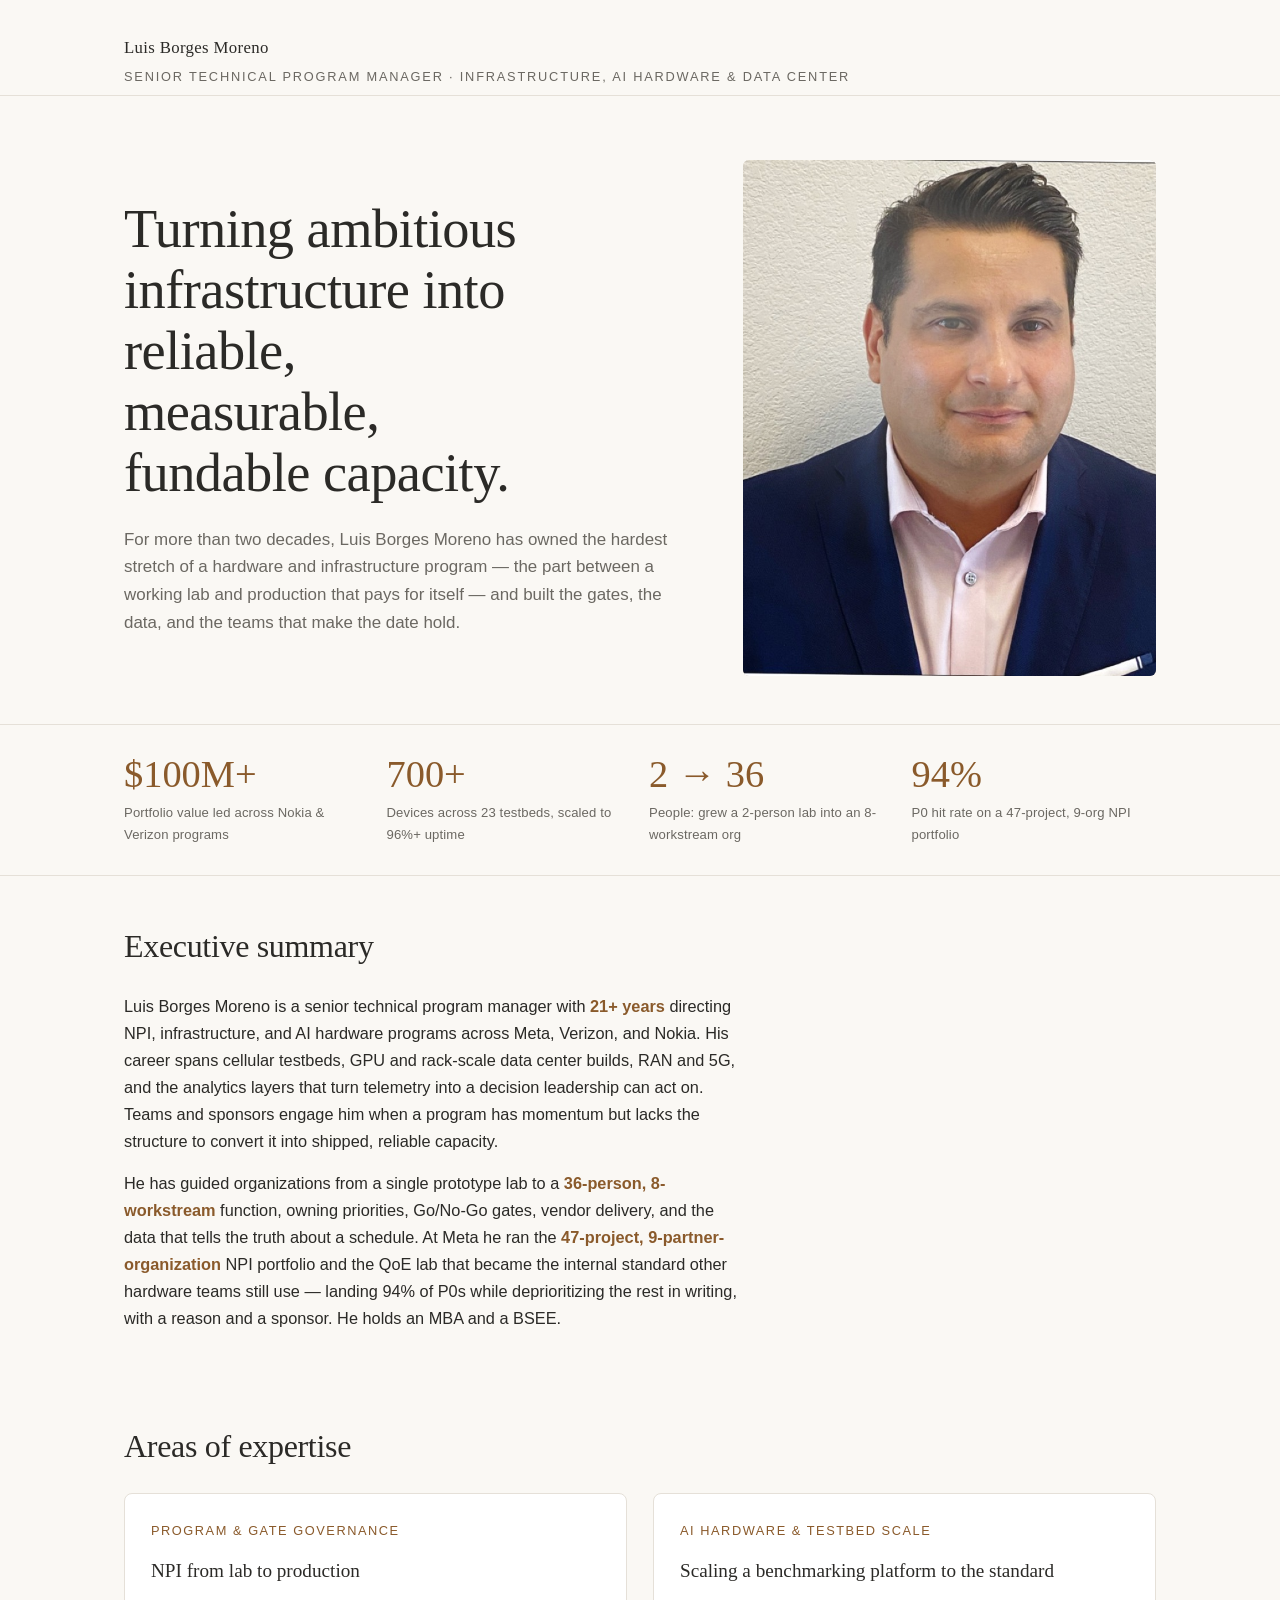
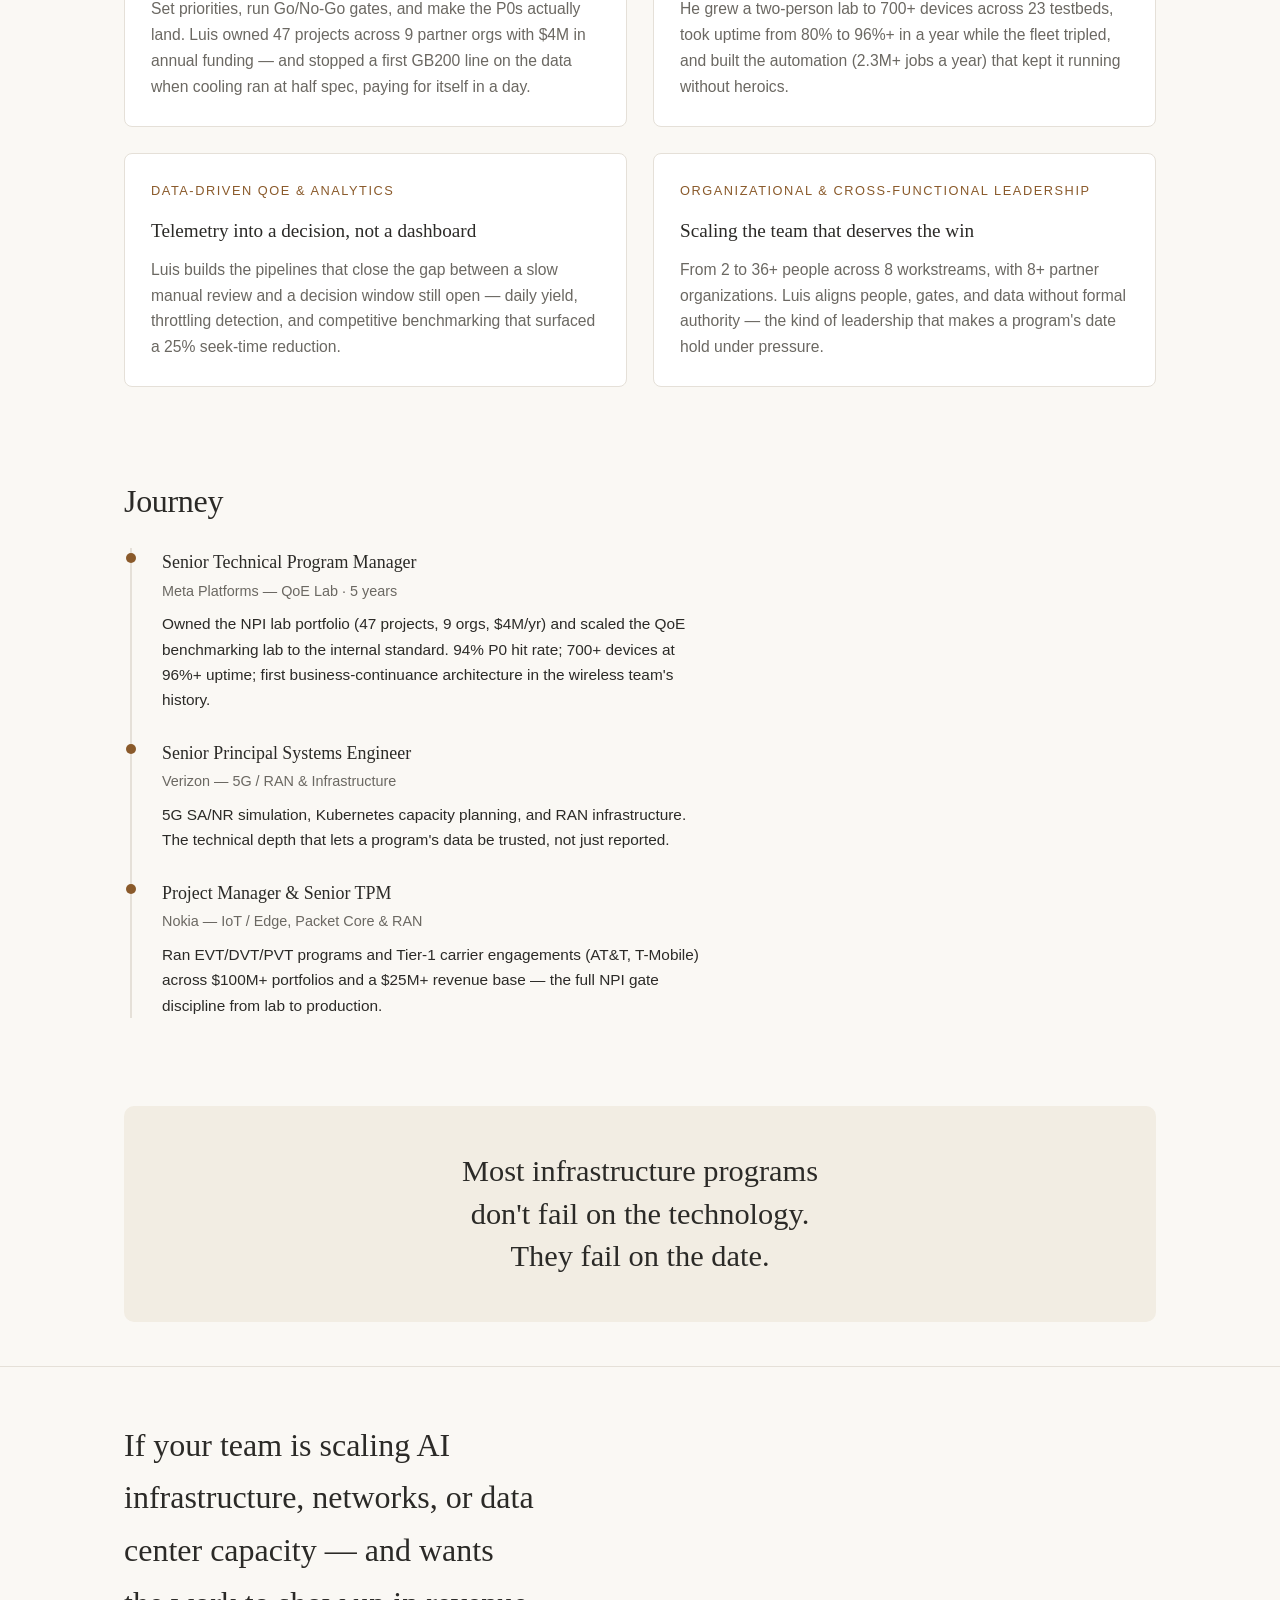
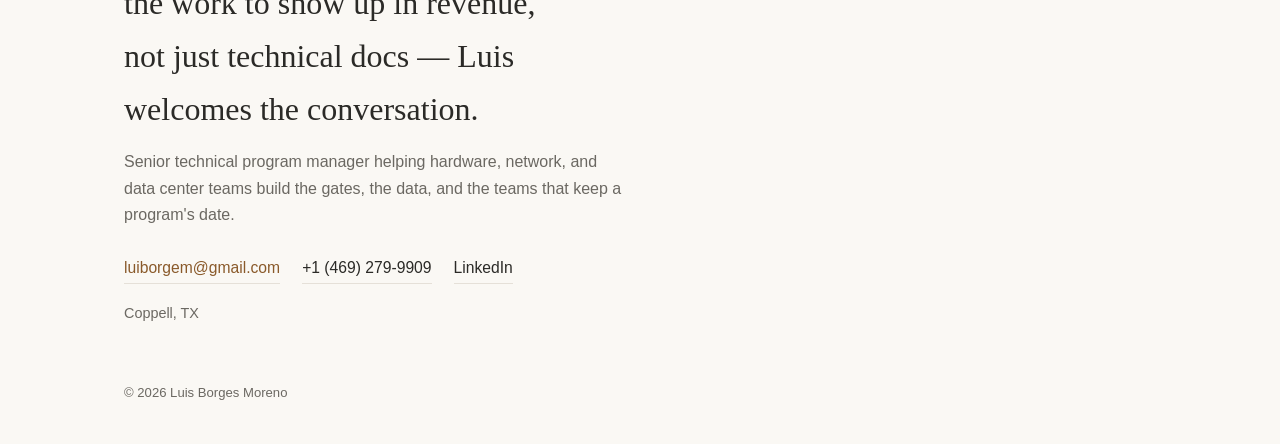
==== index.html @ af1d3df3 "Add portrait, contact info, Coppell TX" ====
<!DOCTYPE html>
<html lang="en">
<head>
<meta charset="UTF-8">
<meta name="viewport" content="width=device-width, initial-scale=1.0">
<title>Luis Borges Moreno — Senior Technical Program Manager, Infrastructure & AI Hardware</title>
<meta name="description" content="Luis Borges Moreno is a senior technical program manager with 21+ years turning ambitious hardware, network, and AI infrastructure programs into reliable, measurable, fundable capacity.">
<style>
  :root{
    --bg:#faf8f4;
    --ink:#2b2a27;
    --muted:#6b6862;
    --line:#e5e0d8;
    --accent:#8a5a2b;
    --card:#ffffff;
    --maxw:1080px;
    --font: "Georgia","Times New Roman",serif;
    --sans: -apple-system,BlinkMacSystemFont,"Segoe UI",Roboto,Helvetica,Arial,sans-serif;
  }
  *{box-sizing:border-box;margin:0;padding:0}
  html{scroll-behavior:smooth}
  body{background:var(--bg);color:var(--ink);font-family:var(--sans);line-height:1.65;-webkit-font-smoothing:antialiased}
  .wrap{max-width:var(--maxw);margin:0 auto;padding:0 24px}

  /* Top */
  .top{padding:34px 0 8px;border-bottom:1px solid var(--line)}
  .top .name{font-family:var(--font);font-size:1.05rem;letter-spacing:.02em;color:var(--ink)}
  .top .tag{font-size:.8rem;letter-spacing:.14em;text-transform:uppercase;color:var(--muted);margin-top:4px}

  /* Hero */
  .hero{padding:64px 0 40px}
  .hero h1{font-family:var(--font);font-weight:400;font-size:clamp(2rem,5vw,3.4rem);line-height:1.12;letter-spacing:-.01em;max-width:16ch}
  .hero .sub{margin-top:22px;font-size:1.06rem;color:var(--muted);max-width:60ch}
  .hero-grid{display:grid;grid-template-columns:1.4fr 1fr;gap:40px;align-items:center}
  .portrait{aspect-ratio:4/5;border-radius:6px;background:linear-gradient(160deg,#e9e2d6,#d8cfbf 60%,#c9bda4);display:flex;align-items:flex-end;justify-content:center;overflow:hidden;position:relative}
  .portrait::after{content:"";position:absolute;inset:0;background:radial-gradient(circle at 50% 30%,rgba(255,255,255,.35),transparent 60%)}
  .portrait span{position:relative;z-index:1;font-family:var(--font);font-size:.85rem;letter-spacing:.08em;color:#7d6f56;padding-bottom:18px;text-transform:uppercase}
  @media(max-width:760px){.hero-grid{grid-template-columns:1fr;gap:26px}.portrait{max-width:320px}}

  /* Section */
  section{padding:44px 0}
  h2{font-family:var(--font);font-weight:400;font-size:clamp(1.4rem,3vw,2rem);letter-spacing:-.01em;margin-bottom:20px}
  .lead{font-size:1.02rem;max-width:68ch}
  .lead + .lead{margin-top:16px}
  .num{color:var(--accent);font-weight:600}

  /* Stats band */
  .stats{border-top:1px solid var(--line);border-bottom:1px solid var(--line);margin-top:8px}
  .stats .wrap{display:grid;grid-template-columns:repeat(4,1fr);gap:18px;padding:30px 24px}
  .stat .n{font-family:var(--font);font-size:clamp(1.6rem,4vw,2.4rem);color:var(--accent);line-height:1}
  .stat .l{font-size:.82rem;color:var(--muted);margin-top:8px;letter-spacing:.01em}
  @media(max-width:760px){.stats .wrap{grid-template-columns:repeat(2,1fr);gap:26px}}

  /* Expertise */
  .exp-grid{display:grid;grid-template-columns:1fr 1fr;gap:26px}
  @media(max-width:760px){.exp-grid{grid-template-columns:1fr}}
  .card{background:var(--card);border:1px solid var(--line);border-radius:8px;padding:26px}
  .card h3{font-family:var(--font);font-weight:400;font-size:1.2rem;margin-bottom:10px}
  .card p{color:var(--muted);font-size:.98rem}
  .card .k{color:var(--accent);font-size:.8rem;letter-spacing:.12em;text-transform:uppercase;display:block;margin-bottom:14px}

  /* Journey */
  .journey{border-left:2px solid var(--line);margin-left:6px}
  .jitem{position:relative;padding:0 0 26px 30px}
  .jitem:last-child{padding-bottom:0}
  .jitem::before{content:"";position:absolute;left:-6px;top:5px;width:10px;height:10px;border-radius:50%;background:var(--accent)}
  .jitem .role{font-family:var(--font);font-size:1.12rem}
  .jitem .co{color:var(--muted);font-size:.9rem;margin-top:2px}
  .jitem .body{color:var(--ink);font-size:.96rem;margin-top:8px;max-width:64ch}

  /* Pull quote */
  .pull{background:#f2ede3;border-radius:10px;padding:44px;text-align:center}
  .pull p{font-family:var(--font);font-size:clamp(1.3rem,3vw,1.9rem);line-height:1.4;max-width:24ch;margin:0 auto}

  /* Contact */
  .contact{border-top:1px solid var(--line);padding:52px 0 30px}
  .contact .big{font-family:var(--font);font-size:clamp(1.4rem,3vw,2rem);max-width:26ch}
  .contact .who{color:var(--muted);margin-top:14px;max-width:56ch}
  .links{margin-top:26px;display:flex;flex-wrap:wrap;gap:22px}
  .links a{color:var(--ink);text-decoration:none;border-bottom:1px solid var(--line);padding-bottom:3px;font-size:.98rem}
  .links a:hover{border-color:var(--accent);color:var(--accent)}
  .loc{margin-top:18px;color:var(--muted);font-size:.9rem}
  footer{padding:26px 0 40px;color:var(--muted);font-size:.82rem}
  a.email{color:var(--accent)}
</style>
</head>
<body>

<div class="top">
  <div class="wrap">
    <div class="name">Luis Borges Moreno</div>
    <div class="tag">Senior Technical Program Manager · Infrastructure, AI Hardware &amp; Data Center</div>
  </div>
</div>

<header class="hero">
  <div class="wrap hero-grid">
    <div>
      <h1>Turning ambitious infrastructure into reliable, measurable, fundable capacity.</h1>
      <p class="sub">For more than two decades, Luis Borges Moreno has owned the hardest stretch of a hardware and infrastructure program — the part between a working lab and production that pays for itself — and built the gates, the data, and the teams that make the date hold.</p>
    </div>
    <div class="portrait"><img src="luis-borges.jpg" alt="Portrait of Luis Borges Moreno" style="position:absolute;inset:0;width:100%;height:100%;object-fit:cover;object-position:center 20%"></div>
  </div>
</header>

<div class="stats">
  <div class="wrap">
    <div class="stat"><div class="n">$100M+</div><div class="l">Portfolio value led across Nokia &amp; Verizon programs</div></div>
    <div class="stat"><div class="n">700+</div><div class="l">Devices across 23 testbeds, scaled to 96%+ uptime</div></div>
    <div class="stat"><div class="n">2 → 36</div><div class="l">People: grew a 2-person lab into an 8-workstream org</div></div>
    <div class="stat"><div class="n">94%</div><div class="l">P0 hit rate on a 47-project, 9-org NPI portfolio</div></div>
  </div>
</div>

<section>
  <div class="wrap">
    <h2>Executive summary</h2>
    <p class="lead">Luis Borges Moreno is a senior technical program manager with <span class="num">21+ years</span> directing NPI, infrastructure, and AI hardware programs across Meta, Verizon, and Nokia. His career spans cellular testbeds, GPU and rack-scale data center builds, RAN and 5G, and the analytics layers that turn telemetry into a decision leadership can act on. Teams and sponsors engage him when a program has momentum but lacks the structure to convert it into shipped, reliable capacity.</p>
    <p class="lead">He has guided organizations from a single prototype lab to a <span class="num">36-person, 8-workstream</span> function, owning priorities, Go/No-Go gates, vendor delivery, and the data that tells the truth about a schedule. At Meta he ran the <span class="num">47-project, 9-partner-organization</span> NPI portfolio and the QoE lab that became the internal standard other hardware teams still use — landing 94% of P0s while deprioritizing the rest in writing, with a reason and a sponsor. He holds an MBA and a BSEE.</p>
  </div>
</section>

<section>
  <div class="wrap">
    <h2>Areas of expertise</h2>
    <div class="exp-grid">
      <div class="card">
        <span class="k">Program &amp; Gate Governance</span>
        <h3>NPI from lab to production</h3>
        <p>Set priorities, run Go/No-Go gates, and make the P0s actually land. Luis owned 47 projects across 9 partner orgs with $4M in annual funding — and stopped a first GB200 line on the data when cooling ran at half spec, paying for itself in a day.</p>
      </div>
      <div class="card">
        <span class="k">AI Hardware &amp; Testbed Scale</span>
        <h3>Scaling a benchmarking platform to the standard</h3>
        <p>He grew a two-person lab to 700+ devices across 23 testbeds, took uptime from 80% to 96%+ in a year while the fleet tripled, and built the automation (2.3M+ jobs a year) that kept it running without heroics.</p>
      </div>
      <div class="card">
        <span class="k">Data-Driven QoE &amp; Analytics</span>
        <h3>Telemetry into a decision, not a dashboard</h3>
        <p>Luis builds the pipelines that close the gap between a slow manual review and a decision window still open — daily yield, throttling detection, and competitive benchmarking that surfaced a 25% seek-time reduction.</p>
      </div>
      <div class="card">
        <span class="k">Organizational &amp; Cross-Functional Leadership</span>
        <h3>Scaling the team that deserves the win</h3>
        <p>From 2 to 36+ people across 8 workstreams, with 8+ partner organizations. Luis aligns people, gates, and data without formal authority — the kind of leadership that makes a program's date hold under pressure.</p>
      </div>
    </div>
  </div>
</section>

<section>
  <div class="wrap">
    <h2>Journey</h2>
    <div class="journey">
      <div class="jitem">
        <div class="role">Senior Technical Program Manager</div>
        <div class="co">Meta Platforms — QoE Lab · 5 years</div>
        <p class="body">Owned the NPI lab portfolio (47 projects, 9 orgs, $4M/yr) and scaled the QoE benchmarking lab to the internal standard. 94% P0 hit rate; 700+ devices at 96%+ uptime; first business-continuance architecture in the wireless team's history.</p>
      </div>
      <div class="jitem">
        <div class="role">Senior Principal Systems Engineer</div>
        <div class="co">Verizon — 5G / RAN &amp; Infrastructure</div>
        <p class="body">5G SA/NR simulation, Kubernetes capacity planning, and RAN infrastructure. The technical depth that lets a program's data be trusted, not just reported.</p>
      </div>
      <div class="jitem">
        <div class="role">Project Manager &amp; Senior TPM</div>
        <div class="co">Nokia — IoT / Edge, Packet Core &amp; RAN</div>
        <p class="body">Ran EVT/DVT/PVT programs and Tier-1 carrier engagements (AT&amp;T, T-Mobile) across $100M+ portfolios and a $25M+ revenue base — the full NPI gate discipline from lab to production.</p>
      </div>
    </div>
  </div>
</section>

<section>
  <div class="wrap">
    <div class="pull">
      <p>Most infrastructure programs don't fail on the technology. They fail on the date.</p>
    </div>
  </div>
</section>

<section class="contact">
  <div class="wrap">
    <p class="big">If your team is scaling AI infrastructure, networks, or data center capacity — and wants the work to show up in revenue, not just technical docs — Luis welcomes the conversation.</p>
    <p class="who">Senior technical program manager helping hardware, network, and data center teams build the gates, the data, and the teams that keep a program's date.</p>
    <div class="links">
      <a href="mailto:luiborgem@gmail.com" class="email">luiborgem@gmail.com</a>
      <a href="tel:+14692799909">+1 (469) 279-9909</a>
      <a href="https://www.linkedin.com/in/luis-borges-bsee-mba-16369a3/" target="_blank" rel="noopener">LinkedIn</a>
    </div>
    <div class="loc">Coppell, TX</div>
  </div>
</section>

<footer>
  <div class="wrap">© 2026 Luis Borges Moreno</div>
</footer>

</body>
</html>
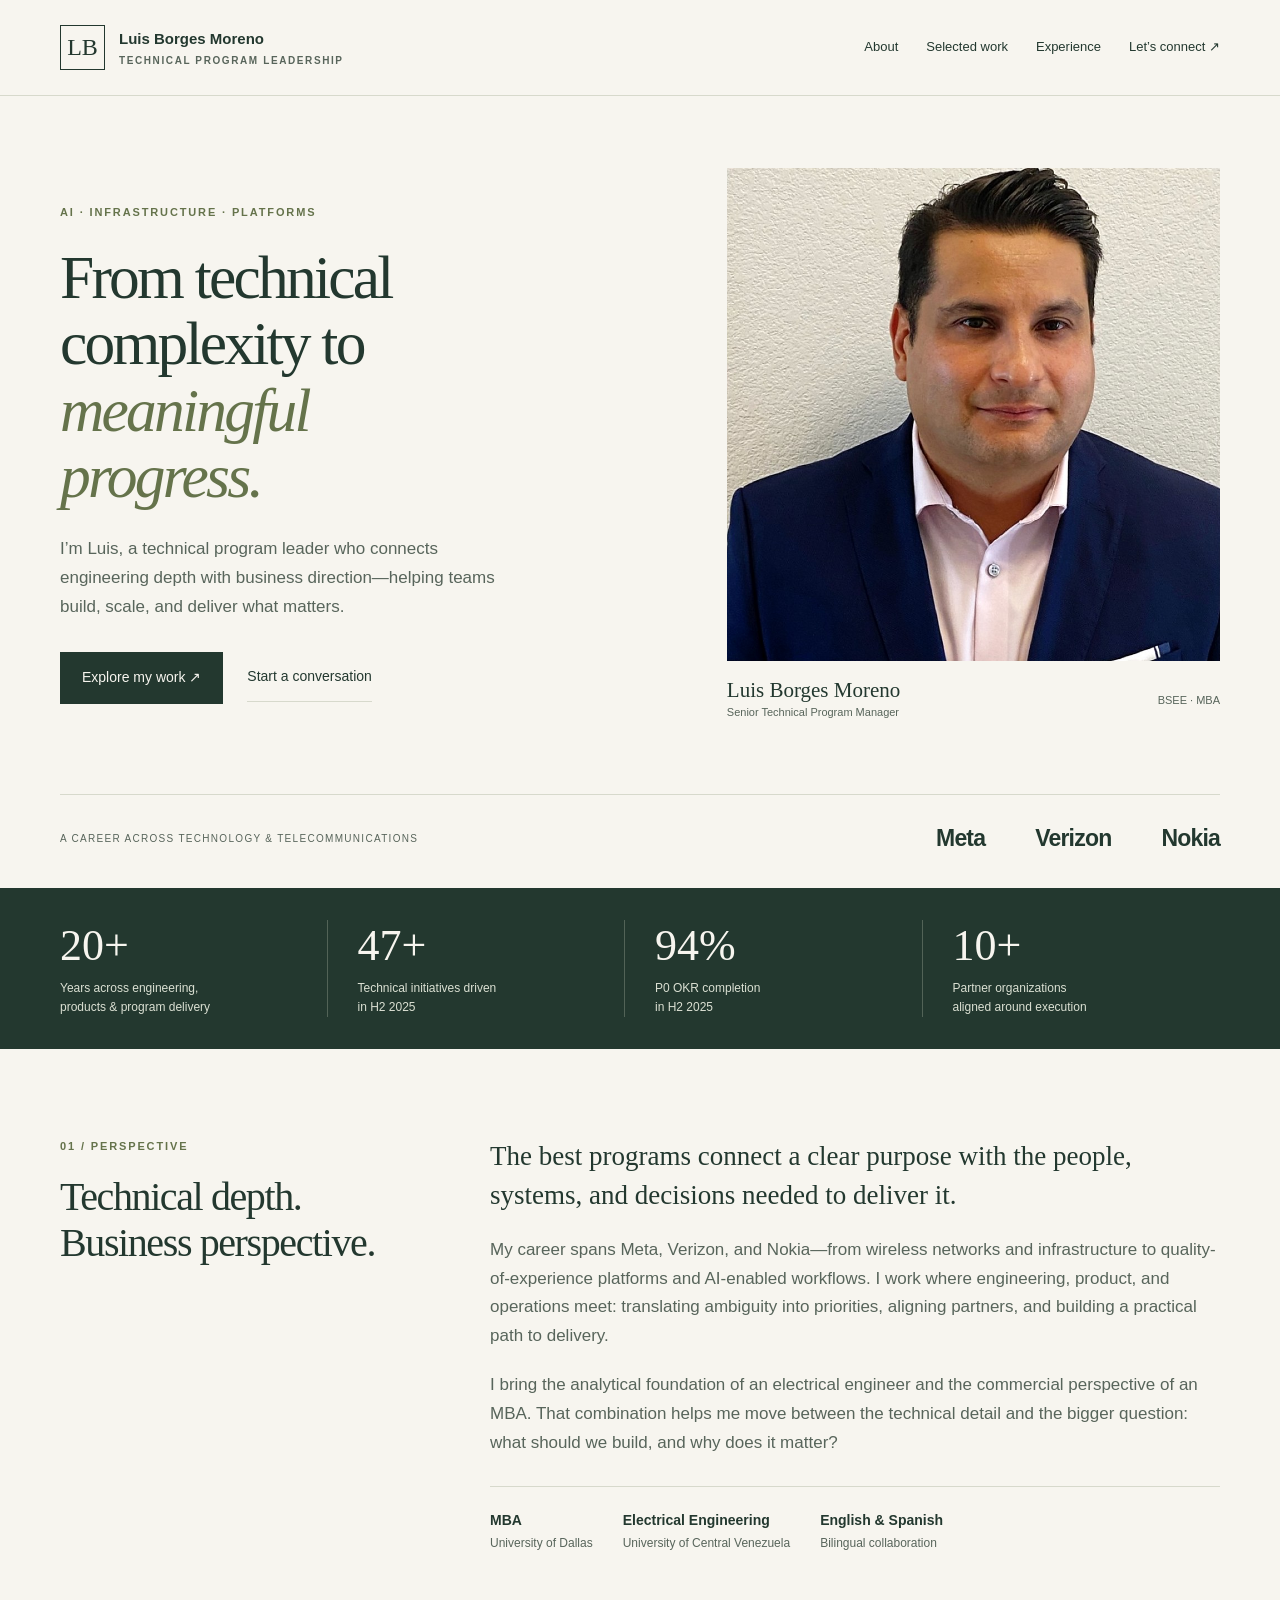
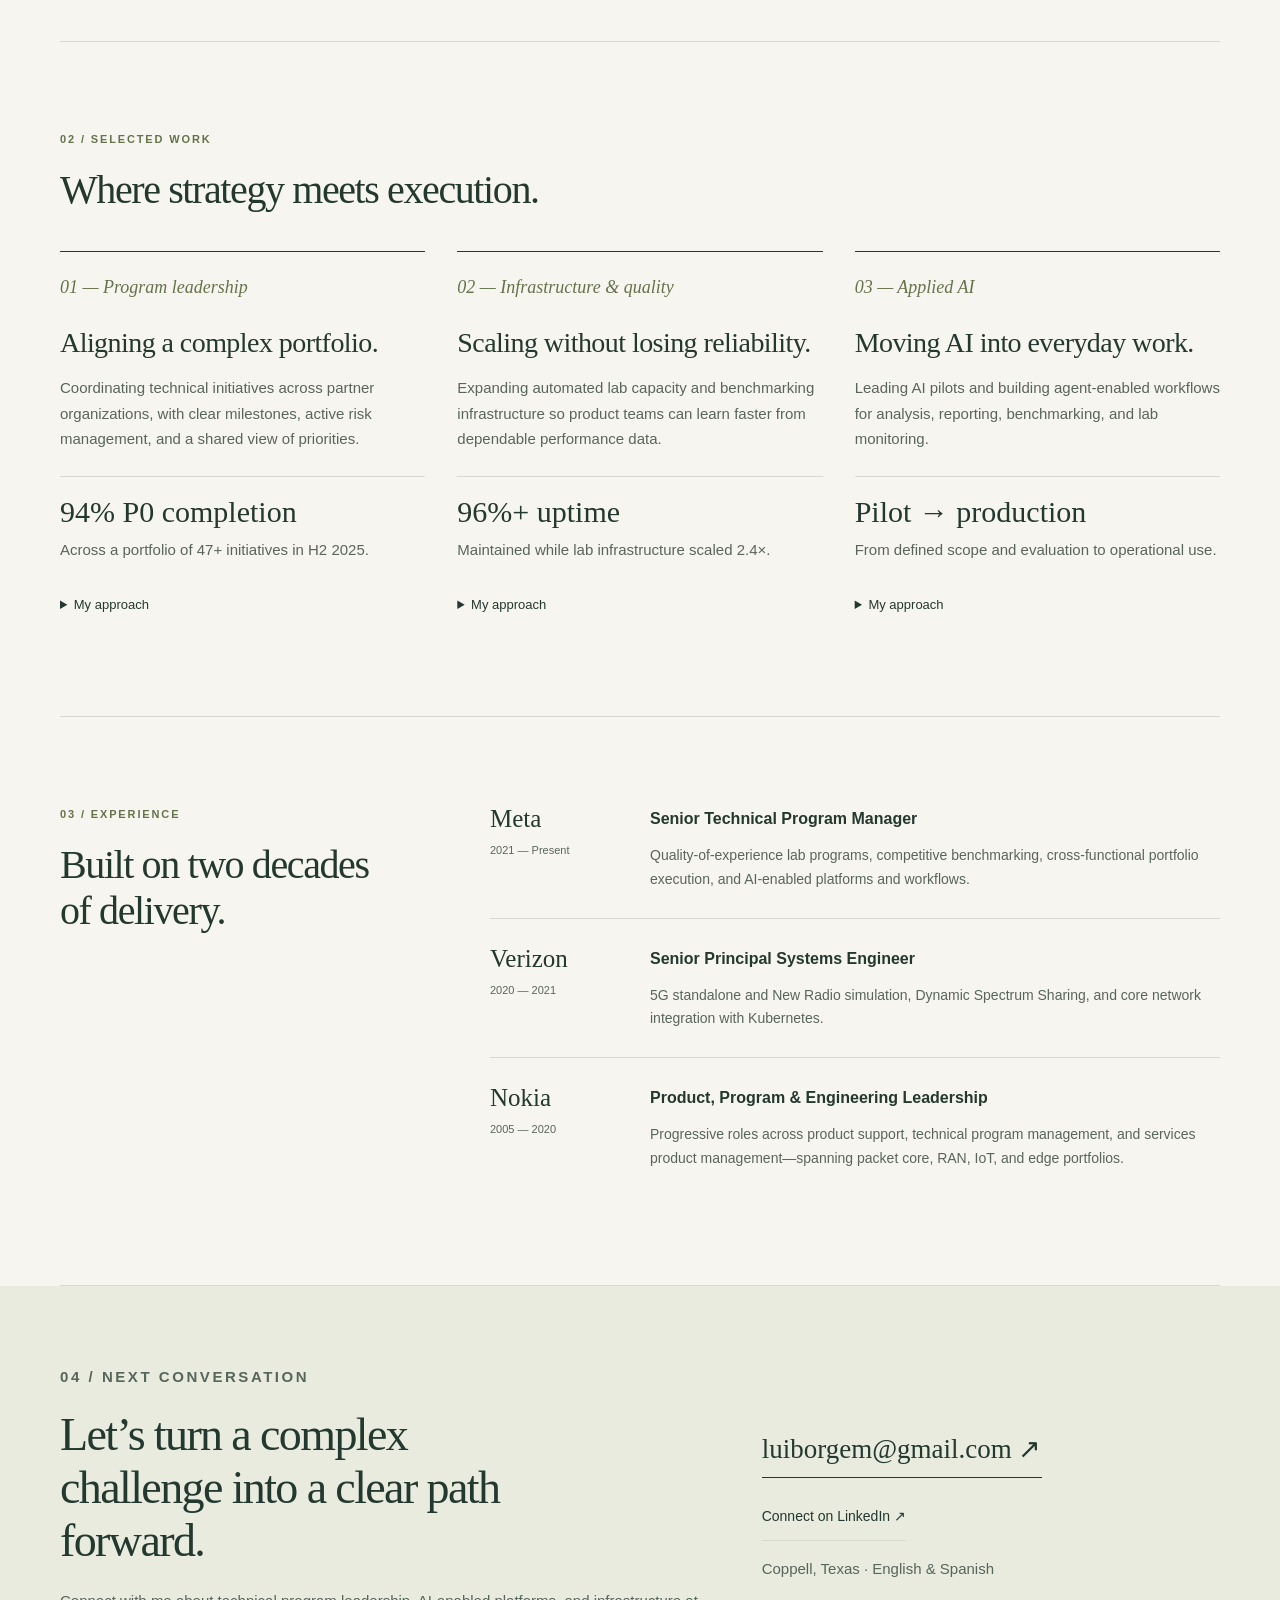
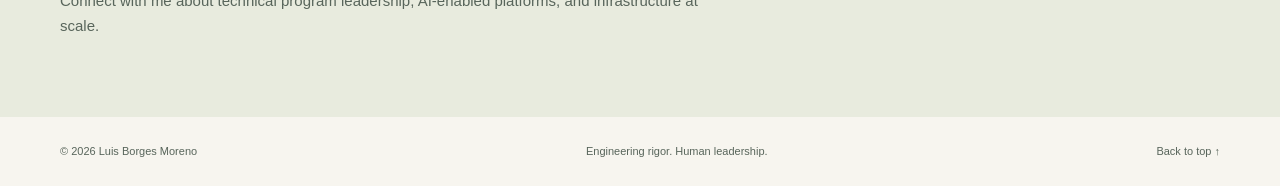
==== commit 24f7eb21: "feat: redesign personal portfolio with borderless portrait" ====
--- a/index.html
+++ b/index.html
@@ -1,200 +1,6 @@
-<!DOCTYPE html>
-<html lang="en">
-<head>
-<meta charset="UTF-8">
-<meta name="viewport" content="width=device-width, initial-scale=1.0">
-<title>Luis Borges Moreno — Senior Technical Program Manager, Infrastructure & AI Hardware</title>
-<meta name="description" content="Luis Borges Moreno is a senior technical program manager with 21+ years turning ambitious hardware, network, and AI infrastructure programs into reliable, measurable, fundable capacity.">
-<style>
-  :root{
-    --bg:#faf8f4;
-    --ink:#2b2a27;
-    --muted:#6b6862;
-    --line:#e5e0d8;
-    --accent:#8a5a2b;
-    --card:#ffffff;
-    --maxw:1080px;
-    --font: "Georgia","Times New Roman",serif;
-    --sans: -apple-system,BlinkMacSystemFont,"Segoe UI",Roboto,Helvetica,Arial,sans-serif;
-  }
-  *{box-sizing:border-box;margin:0;padding:0}
-  html{scroll-behavior:smooth}
-  body{background:var(--bg);color:var(--ink);font-family:var(--sans);line-height:1.65;-webkit-font-smoothing:antialiased}
-  .wrap{max-width:var(--maxw);margin:0 auto;padding:0 24px}
-
-  /* Top */
-  .top{padding:34px 0 8px;border-bottom:1px solid var(--line)}
-  .top .name{font-family:var(--font);font-size:1.05rem;letter-spacing:.02em;color:var(--ink)}
-  .top .tag{font-size:.8rem;letter-spacing:.14em;text-transform:uppercase;color:var(--muted);margin-top:4px}
-
-  /* Hero */
-  .hero{padding:64px 0 40px}
-  .hero h1{font-family:var(--font);font-weight:400;font-size:clamp(2rem,5vw,3.4rem);line-height:1.12;letter-spacing:-.01em;max-width:16ch}
-  .hero .sub{margin-top:22px;font-size:1.06rem;color:var(--muted);max-width:60ch}
-  .hero-grid{display:grid;grid-template-columns:1.4fr 1fr;gap:40px;align-items:center}
-  .portrait{aspect-ratio:4/5;border-radius:6px;background:linear-gradient(160deg,#e9e2d6,#d8cfbf 60%,#c9bda4);display:flex;align-items:flex-end;justify-content:center;overflow:hidden;position:relative}
-  .portrait::after{content:"";position:absolute;inset:0;background:radial-gradient(circle at 50% 30%,rgba(255,255,255,.35),transparent 60%)}
-  .portrait span{position:relative;z-index:1;font-family:var(--font);font-size:.85rem;letter-spacing:.08em;color:#7d6f56;padding-bottom:18px;text-transform:uppercase}
-  @media(max-width:760px){.hero-grid{grid-template-columns:1fr;gap:26px}.portrait{max-width:320px}}
-
-  /* Section */
-  section{padding:44px 0}
-  h2{font-family:var(--font);font-weight:400;font-size:clamp(1.4rem,3vw,2rem);letter-spacing:-.01em;margin-bottom:20px}
-  .lead{font-size:1.02rem;max-width:68ch}
-  .lead + .lead{margin-top:16px}
-  .num{color:var(--accent);font-weight:600}
-
-  /* Stats band */
-  .stats{border-top:1px solid var(--line);border-bottom:1px solid var(--line);margin-top:8px}
-  .stats .wrap{display:grid;grid-template-columns:repeat(4,1fr);gap:18px;padding:30px 24px}
-  .stat .n{font-family:var(--font);font-size:clamp(1.6rem,4vw,2.4rem);color:var(--accent);line-height:1}
-  .stat .l{font-size:.82rem;color:var(--muted);margin-top:8px;letter-spacing:.01em}
-  @media(max-width:760px){.stats .wrap{grid-template-columns:repeat(2,1fr);gap:26px}}
-
-  /* Expertise */
-  .exp-grid{display:grid;grid-template-columns:1fr 1fr;gap:26px}
-  @media(max-width:760px){.exp-grid{grid-template-columns:1fr}}
-  .card{background:var(--card);border:1px solid var(--line);border-radius:8px;padding:26px}
-  .card h3{font-family:var(--font);font-weight:400;font-size:1.2rem;margin-bottom:10px}
-  .card p{color:var(--muted);font-size:.98rem}
-  .card .k{color:var(--accent);font-size:.8rem;letter-spacing:.12em;text-transform:uppercase;display:block;margin-bottom:14px}
-
-  /* Journey */
-  .journey{border-left:2px solid var(--line);margin-left:6px}
-  .jitem{position:relative;padding:0 0 26px 30px}
-  .jitem:last-child{padding-bottom:0}
-  .jitem::before{content:"";position:absolute;left:-6px;top:5px;width:10px;height:10px;border-radius:50%;background:var(--accent)}
-  .jitem .role{font-family:var(--font);font-size:1.12rem}
-  .jitem .co{color:var(--muted);font-size:.9rem;margin-top:2px}
-  .jitem .body{color:var(--ink);font-size:.96rem;margin-top:8px;max-width:64ch}
-
-  /* Pull quote */
-  .pull{background:#f2ede3;border-radius:10px;padding:44px;text-align:center}
-  .pull p{font-family:var(--font);font-size:clamp(1.3rem,3vw,1.9rem);line-height:1.4;max-width:24ch;margin:0 auto}
-
-  /* Contact */
-  .contact{border-top:1px solid var(--line);padding:52px 0 30px}
-  .contact .big{font-family:var(--font);font-size:clamp(1.4rem,3vw,2rem);max-width:26ch}
-  .contact .who{color:var(--muted);margin-top:14px;max-width:56ch}
-  .links{margin-top:26px;display:flex;flex-wrap:wrap;gap:22px}
-  .links a{color:var(--ink);text-decoration:none;border-bottom:1px solid var(--line);padding-bottom:3px;font-size:.98rem}
-  .links a:hover{border-color:var(--accent);color:var(--accent)}
-  .loc{margin-top:18px;color:var(--muted);font-size:.9rem}
-  footer{padding:26px 0 40px;color:var(--muted);font-size:.82rem}
-  a.email{color:var(--accent)}
-</style>
-</head>
-<body>
-
-<div class="top">
-  <div class="wrap">
-    <div class="name">Luis Borges Moreno</div>
-    <div class="tag">Senior Technical Program Manager · Infrastructure, AI Hardware &amp; Data Center</div>
-  </div>
-</div>
-
-<header class="hero">
-  <div class="wrap hero-grid">
-    <div>
-      <h1>Turning ambitious infrastructure into reliable, measurable, fundable capacity.</h1>
-      <p class="sub">For more than two decades, Luis Borges Moreno has owned the hardest stretch of a hardware and infrastructure program — the part between a working lab and production that pays for itself — and built the gates, the data, and the teams that make the date hold.</p>
-    </div>
-    <div class="portrait"><img src="luis-borges.jpg" alt="Portrait of Luis Borges Moreno" style="position:absolute;inset:0;width:100%;height:100%;object-fit:cover;object-position:center 20%"></div>
-  </div>
-</header>
-
-<div class="stats">
-  <div class="wrap">
-    <div class="stat"><div class="n">$100M+</div><div class="l">Portfolio value led across Nokia &amp; Verizon programs</div></div>
-    <div class="stat"><div class="n">700+</div><div class="l">Devices across 23 testbeds, scaled to 96%+ uptime</div></div>
-    <div class="stat"><div class="n">2 → 36</div><div class="l">People: grew a 2-person lab into an 8-workstream org</div></div>
-    <div class="stat"><div class="n">94%</div><div class="l">P0 hit rate on a 47-project, 9-org NPI portfolio</div></div>
-  </div>
-</div>
-
-<section>
-  <div class="wrap">
-    <h2>Executive summary</h2>
-    <p class="lead">Luis Borges Moreno is a senior technical program manager with <span class="num">21+ years</span> directing NPI, infrastructure, and AI hardware programs across Meta, Verizon, and Nokia. His career spans cellular testbeds, GPU and rack-scale data center builds, RAN and 5G, and the analytics layers that turn telemetry into a decision leadership can act on. Teams and sponsors engage him when a program has momentum but lacks the structure to convert it into shipped, reliable capacity.</p>
-    <p class="lead">He has guided organizations from a single prototype lab to a <span class="num">36-person, 8-workstream</span> function, owning priorities, Go/No-Go gates, vendor delivery, and the data that tells the truth about a schedule. At Meta he ran the <span class="num">47-project, 9-partner-organization</span> NPI portfolio and the QoE lab that became the internal standard other hardware teams still use — landing 94% of P0s while deprioritizing the rest in writing, with a reason and a sponsor. He holds an MBA and a BSEE.</p>
-  </div>
-</section>
-
-<section>
-  <div class="wrap">
-    <h2>Areas of expertise</h2>
-    <div class="exp-grid">
-      <div class="card">
-        <span class="k">Program &amp; Gate Governance</span>
-        <h3>NPI from lab to production</h3>
-        <p>Set priorities, run Go/No-Go gates, and make the P0s actually land. Luis owned 47 projects across 9 partner orgs with $4M in annual funding — and stopped a first GB200 line on the data when cooling ran at half spec, paying for itself in a day.</p>
-      </div>
-      <div class="card">
-        <span class="k">AI Hardware &amp; Testbed Scale</span>
-        <h3>Scaling a benchmarking platform to the standard</h3>
-        <p>He grew a two-person lab to 700+ devices across 23 testbeds, took uptime from 80% to 96%+ in a year while the fleet tripled, and built the automation (2.3M+ jobs a year) that kept it running without heroics.</p>
-      </div>
-      <div class="card">
-        <span class="k">Data-Driven QoE &amp; Analytics</span>
-        <h3>Telemetry into a decision, not a dashboard</h3>
-        <p>Luis builds the pipelines that close the gap between a slow manual review and a decision window still open — daily yield, throttling detection, and competitive benchmarking that surfaced a 25% seek-time reduction.</p>
-      </div>
-      <div class="card">
-        <span class="k">Organizational &amp; Cross-Functional Leadership</span>
-        <h3>Scaling the team that deserves the win</h3>
-        <p>From 2 to 36+ people across 8 workstreams, with 8+ partner organizations. Luis aligns people, gates, and data without formal authority — the kind of leadership that makes a program's date hold under pressure.</p>
-      </div>
-    </div>
-  </div>
-</section>
-
-<section>
-  <div class="wrap">
-    <h2>Journey</h2>
-    <div class="journey">
-      <div class="jitem">
-        <div class="role">Senior Technical Program Manager</div>
-        <div class="co">Meta Platforms — QoE Lab · 5 years</div>
-        <p class="body">Owned the NPI lab portfolio (47 projects, 9 orgs, $4M/yr) and scaled the QoE benchmarking lab to the internal standard. 94% P0 hit rate; 700+ devices at 96%+ uptime; first business-continuance architecture in the wireless team's history.</p>
-      </div>
-      <div class="jitem">
-        <div class="role">Senior Principal Systems Engineer</div>
-        <div class="co">Verizon — 5G / RAN &amp; Infrastructure</div>
-        <p class="body">5G SA/NR simulation, Kubernetes capacity planning, and RAN infrastructure. The technical depth that lets a program's data be trusted, not just reported.</p>
-      </div>
-      <div class="jitem">
-        <div class="role">Project Manager &amp; Senior TPM</div>
-        <div class="co">Nokia — IoT / Edge, Packet Core &amp; RAN</div>
-        <p class="body">Ran EVT/DVT/PVT programs and Tier-1 carrier engagements (AT&amp;T, T-Mobile) across $100M+ portfolios and a $25M+ revenue base — the full NPI gate discipline from lab to production.</p>
-      </div>
-    </div>
-  </div>
-</section>
-
-<section>
-  <div class="wrap">
-    <div class="pull">
-      <p>Most infrastructure programs don't fail on the technology. They fail on the date.</p>
-    </div>
-  </div>
-</section>
-
-<section class="contact">
-  <div class="wrap">
-    <p class="big">If your team is scaling AI infrastructure, networks, or data center capacity — and wants the work to show up in revenue, not just technical docs — Luis welcomes the conversation.</p>
-    <p class="who">Senior technical program manager helping hardware, network, and data center teams build the gates, the data, and the teams that keep a program's date.</p>
-    <div class="links">
-      <a href="mailto:luiborgem@gmail.com" class="email">luiborgem@gmail.com</a>
-      <a href="tel:+14692799909">+1 (469) 279-9909</a>
-      <a href="https://www.linkedin.com/in/luis-borges-bsee-mba-16369a3/" target="_blank" rel="noopener">LinkedIn</a>
-    </div>
-    <div class="loc">Coppell, TX</div>
-  </div>
-</section>
-
-<footer>
-  <div class="wrap">© 2026 Luis Borges Moreno</div>
-</footer>
-
-</body>
-</html>
+<!doctype html><html lang="en"><head><meta charset="utf-8"><meta name="viewport" content="width=device-width,initial-scale=1"><title>Luis Borges Moreno — Technical Program Leadership</title><meta name="description" content="Technical program leadership across AI, infrastructure and platforms. Luis Borges Moreno, BSEE, MBA."><style>
+:root{--paper:#f7f5ef;--ink:#23382f;--muted:#58655b;--line:#d7d9cc;--accent:#65734b}*{box-sizing:border-box}html{scroll-behavior:smooth}body{margin:0;background:var(--paper);color:var(--ink);font:17px/1.7 -apple-system,BlinkMacSystemFont,'Segoe UI',sans-serif}a{color:inherit;text-decoration:none}a:hover{text-decoration:underline;text-underline-offset:5px}a:focus-visible,summary:focus-visible{outline:3px solid #9c6b29;outline-offset:5px}.wrap{width:min(1160px,calc(100% - 48px));margin:auto}p,h1,h2,h3,figure{margin:0}header{border-bottom:1px solid var(--line)}.nav{min-height:95px;display:flex;justify-content:space-between;align-items:center;gap:20px}.brand{display:flex;align-items:center;gap:14px;font-size:15px;font-weight:600}.monogram{border:1px solid var(--ink);width:45px;height:45px;display:grid;place-items:center;font:24px Georgia,serif}.brand small{display:block;font-size:10px;letter-spacing:.16em;text-transform:uppercase;color:var(--muted)}nav{display:flex;gap:28px;font-size:13px}nav a{padding:12px 0}.eyebrow{font-size:11px;letter-spacing:.17em;text-transform:uppercase;font-weight:650;color:var(--accent)}.hero{display:grid;grid-template-columns:1.2fr 1fr;gap:75px;align-items:center;padding:72px 0 55px}h1{font:400 clamp(42px,4.8vw,68px)/1.08 Georgia,serif;letter-spacing:-.045em;max-width:13ch;margin:22px 0 26px}h1 em{color:var(--accent);font-weight:400}.intro{font-size:17px;color:var(--muted);max-width:46ch}.actions{display:flex;align-items:center;gap:24px;flex-wrap:wrap;margin-top:30px}.button{background:var(--ink);color:var(--paper);padding:14px 22px;display:inline-block;font-size:14px;min-height:48px}.button:hover{background:#395346;text-decoration:none}.text-link{font-size:14px;border-bottom:1px solid var(--line);padding:12px 0;display:inline-block}.portrait{padding:0;background:transparent;border:0}.portrait img{display:block;width:100%;height:auto}.portrait figcaption{padding:17px 0;display:flex;justify-content:space-between;align-items:center;gap:12px;font-size:11px;color:var(--muted)}.portrait strong{display:block;font:21px Georgia,serif;color:var(--ink)}.companies{border-top:1px solid var(--line);padding:24px 0 30px;display:flex;justify-content:space-between;align-items:center;gap:25px}.companies p{font-size:10px;text-transform:uppercase;letter-spacing:.13em;color:var(--muted)}.companies div{display:flex;gap:50px;font-weight:600;font-size:23px;letter-spacing:-.035em}.metrics{background:var(--ink);color:var(--paper)}.metric-grid{display:grid;grid-template-columns:repeat(4,1fr);gap:30px;padding:32px 0}.metric{border-right:1px solid #526357;padding-right:20px}.metric:last-child{border:0}.metric strong{font:44px Georgia,serif;display:block}.metric span{display:block;color:#dbe0d3;font-size:12px;line-height:1.6;margin-top:8px}.section{padding:88px 0;border-bottom:1px solid var(--line)}.split{display:grid;grid-template-columns:1fr 2fr;gap:65px}h2{font:40px/1.15 Georgia,serif;letter-spacing:-.035em;margin-top:18px}.prose{color:var(--muted)}.prose p+p{margin-top:20px}.prose .lead{font:27px/1.45 Georgia,serif;color:var(--ink)}.credentials{display:flex;gap:30px;flex-wrap:wrap;margin-top:28px;padding-top:22px;border-top:1px solid var(--line);font-size:12px}.credentials strong{display:block;color:var(--ink);font-size:14px}.section-head{margin-bottom:38px}.work{display:grid;grid-template-columns:repeat(3,1fr);gap:32px}.work article{border-top:1px solid var(--ink);padding-top:22px}.number{font:italic 18px Georgia,serif;color:var(--accent)}h3{font:28px/1.2 Georgia,serif;letter-spacing:-.02em;margin:23px 0 16px}.work p{font-size:15px;color:var(--muted)}.outcome{margin-top:24px;border-top:1px solid var(--line);padding-top:18px}.outcome strong{display:block;font:30px Georgia,serif;color:var(--ink);margin-bottom:8px}details{margin-top:20px}summary{cursor:pointer;font-size:13px;padding:12px 0;min-height:44px}details p{padding:8px 0;font-size:14px!important}.job{display:grid;grid-template-columns:130px 1fr;gap:30px;padding:26px 0;border-bottom:1px solid var(--line)}.job:first-child{padding-top:0}.job:last-child{border:0}.company{font:25px Georgia,serif}.date{font-size:11px;color:var(--muted);margin-top:8px}.job p{font-size:14px;color:var(--muted);margin-top:10px}.job strong{font-size:16px}.contact{background:#e8ebde;padding:78px 0}.contact-grid{display:grid;grid-template-columns:1.4fr 1fr;gap:60px;align-items:center}.contact h2{font-size:46px;max-width:20ch;margin:20px 0}.contact p{font-size:15px;color:var(--muted)}.contact-links{display:flex;flex-direction:column;align-items:flex-start;gap:15px}.email{font:27px Georgia,serif;border-bottom:1px solid var(--ink);padding:12px 0;overflow-wrap:anywhere}footer{display:flex;justify-content:space-between;gap:20px;padding:25px 0;font-size:11px;color:var(--muted)}.skip{position:absolute;top:-100px;left:20px;padding:12px;background:var(--ink);color:white}.skip:focus{top:10px}
+@media(max-width:850px){.hero{gap:30px}h1{font-size:46px}.split{grid-template-columns:1fr;gap:32px}.companies div{gap:25px}.contact-grid{gap:25px}}
+@media(max-width:620px){.wrap{width:calc(100% - 40px)}.nav{flex-wrap:wrap;padding:18px 0;gap:8px}nav{width:100%;justify-content:space-between;gap:10px}.hero{grid-template-columns:1fr;padding:38px 0;gap:35px}h1{font-size:49px}.portrait{max-width:420px;margin:auto;width:100%}.companies{flex-direction:column;align-items:flex-start;gap:15px}.companies div{width:100%;justify-content:space-between}.metric-grid{grid-template-columns:1fr 1fr;gap:28px 22px}.metric:nth-child(2){border:0}.metric strong{font-size:38px}.section{padding:58px 0}h2{font-size:35px}.work{grid-template-columns:1fr;gap:35px}.job{grid-template-columns:1fr;gap:12px}.contact-grid{grid-template-columns:1fr;gap:25px}.contact{padding:55px 0}.contact h2{font-size:37px}.email{font-size:24px}footer{flex-wrap:wrap}}
+@media(prefers-reduced-motion:reduce){html{scroll-behavior:auto}}
+</style></head><body><a class="skip" href="#main">Skip to content</a><header><div class="wrap nav"><a class="brand" href="#main"><span class="monogram" aria-hidden="true">LB</span><span>Luis Borges Moreno<small>Technical program leadership</small></span></a><nav aria-label="Main navigation"><a href="#about">About</a><a href="#work">Selected work</a><a href="#experience">Experience</a><a href="#contact">Let’s connect ↗</a></nav></div></header><main id="main"><div class="wrap"><section class="hero" aria-labelledby="hero-title"><div><p class="eyebrow">AI · Infrastructure · Platforms</p><h1 id="hero-title">From technical complexity to <em>meaningful progress.</em></h1><p class="intro">I’m Luis, a technical program leader who connects engineering depth with business direction—helping teams build, scale, and deliver what matters.</p><div class="actions"><a class="button" href="#work">Explore my work ↗</a><a class="text-link" href="mailto:luiborgem@gmail.com">Start a conversation</a></div></div><figure class="portrait"><img src="luis-borges-portrait.jpg" width="900" height="900" alt="Luis Borges Moreno wearing a navy jacket" fetchpriority="high"><figcaption><div><strong>Luis Borges Moreno</strong>Senior Technical Program Manager</div><span>BSEE · MBA</span></figcaption></figure></section><div class="companies"><p>A career across technology &amp; telecommunications</p><div><span>Meta</span><span>Verizon</span><span>Nokia</span></div></div></div><section class="metrics" aria-label="Career highlights"><div class="wrap metric-grid"><div class="metric"><strong>20+</strong><span>Years across engineering,<br>products &amp; program delivery</span></div><div class="metric"><strong>47+</strong><span>Technical initiatives driven<br>in H2 2025</span></div><div class="metric"><strong>94%</strong><span>P0 OKR completion<br>in H2 2025</span></div><div class="metric"><strong>10+</strong><span>Partner organizations<br>aligned around execution</span></div></div></section><section id="about" class="section wrap split"><div><p class="eyebrow">01 / Perspective</p><h2>Technical depth.<br>Business perspective.</h2></div><div class="prose"><p class="lead">The best programs connect a clear purpose with the people, systems, and decisions needed to deliver it.</p><p>My career spans Meta, Verizon, and Nokia—from wireless networks and infrastructure to quality-of-experience platforms and AI-enabled workflows. I work where engineering, product, and operations meet: translating ambiguity into priorities, aligning partners, and building a practical path to delivery.</p><p>I bring the analytical foundation of an electrical engineer and the commercial perspective of an MBA. That combination helps me move between the technical detail and the bigger question: what should we build, and why does it matter?</p><div class="credentials"><div><strong>MBA</strong>University of Dallas</div><div><strong>Electrical Engineering</strong>University of Central Venezuela</div><div><strong>English &amp; Spanish</strong>Bilingual collaboration</div></div></div></section><section id="work" class="section wrap"><div class="section-head"><p class="eyebrow">02 / Selected work</p><h2>Where strategy meets execution.</h2></div><div class="work"><article><span class="number">01 — Program leadership</span><h3>Aligning a complex portfolio.</h3><p>Coordinating technical initiatives across partner organizations, with clear milestones, active risk management, and a shared view of priorities.</p><p class="outcome"><strong>94% P0 completion</strong>Across a portfolio of 47+ initiatives in H2 2025.</p><details><summary>My approach</summary><p>Connect milestones to team priorities, surface dependencies early, and give stakeholders a clear view of decisions, risks, and progress.</p></details></article><article><span class="number">02 — Infrastructure &amp; quality</span><h3>Scaling without losing reliability.</h3><p>Expanding automated lab capacity and benchmarking infrastructure so product teams can learn faster from dependable performance data.</p><p class="outcome"><strong>96%+ uptime</strong>Maintained while lab infrastructure scaled 2.4×.</p><details><summary>My approach</summary><p>Plan capacity alongside operational readiness. Build ownership, monitoring, and repeatable processes into the platform—not after the expansion.</p></details></article><article><span class="number">03 — Applied AI</span><h3>Moving AI into everyday work.</h3><p>Leading AI pilots and building agent-enabled workflows for analysis, reporting, benchmarking, and lab monitoring.</p><p class="outcome"><strong>Pilot → production</strong>From defined scope and evaluation to operational use.</p><details><summary>My approach</summary><p>Start with a real workflow, define what useful performance looks like, evaluate the result, and make a deliberate go/no-go decision before scaling.</p></details></article></div></section><section id="experience" class="section wrap split"><div><p class="eyebrow">03 / Experience</p><h2>Built on two decades<br>of delivery.</h2></div><div><article class="job"><div><div class="company">Meta</div><div class="date">2021 — Present</div></div><div><strong>Senior Technical Program Manager</strong><p>Quality-of-experience lab programs, competitive benchmarking, cross-functional portfolio execution, and AI-enabled platforms and workflows.</p></div></article><article class="job"><div><div class="company">Verizon</div><div class="date">2020 — 2021</div></div><div><strong>Senior Principal Systems Engineer</strong><p>5G standalone and New Radio simulation, Dynamic Spectrum Sharing, and core network integration with Kubernetes.</p></div></article><article class="job"><div><div class="company">Nokia</div><div class="date">2005 — 2020</div></div><div><strong>Product, Program &amp; Engineering Leadership</strong><p>Progressive roles across product support, technical program management, and services product management—spanning packet core, RAN, IoT, and edge portfolios.</p></div></article></div></section><section id="contact" class="contact"><div class="wrap contact-grid"><div><p class="eyebrow">04 / Next conversation</p><h2>Let’s turn a complex challenge into a clear path forward.</h2><p>Connect with me about technical program leadership, AI-enabled platforms, and infrastructure at scale.</p></div><div class="contact-links"><a class="email" href="mailto:luiborgem@gmail.com">luiborgem@gmail.com ↗</a><a class="text-link" href="https://www.linkedin.com/in/luis-borges-bsee-mba-16369a3/" target="_blank" rel="noopener noreferrer">Connect on LinkedIn ↗</a><p>Coppell, Texas · English &amp; Spanish</p></div></div></section></main><footer class="wrap"><span>© 2026 Luis Borges Moreno</span><span>Engineering rigor. Human leadership.</span><a href="#main">Back to top ↑</a></footer></body></html>
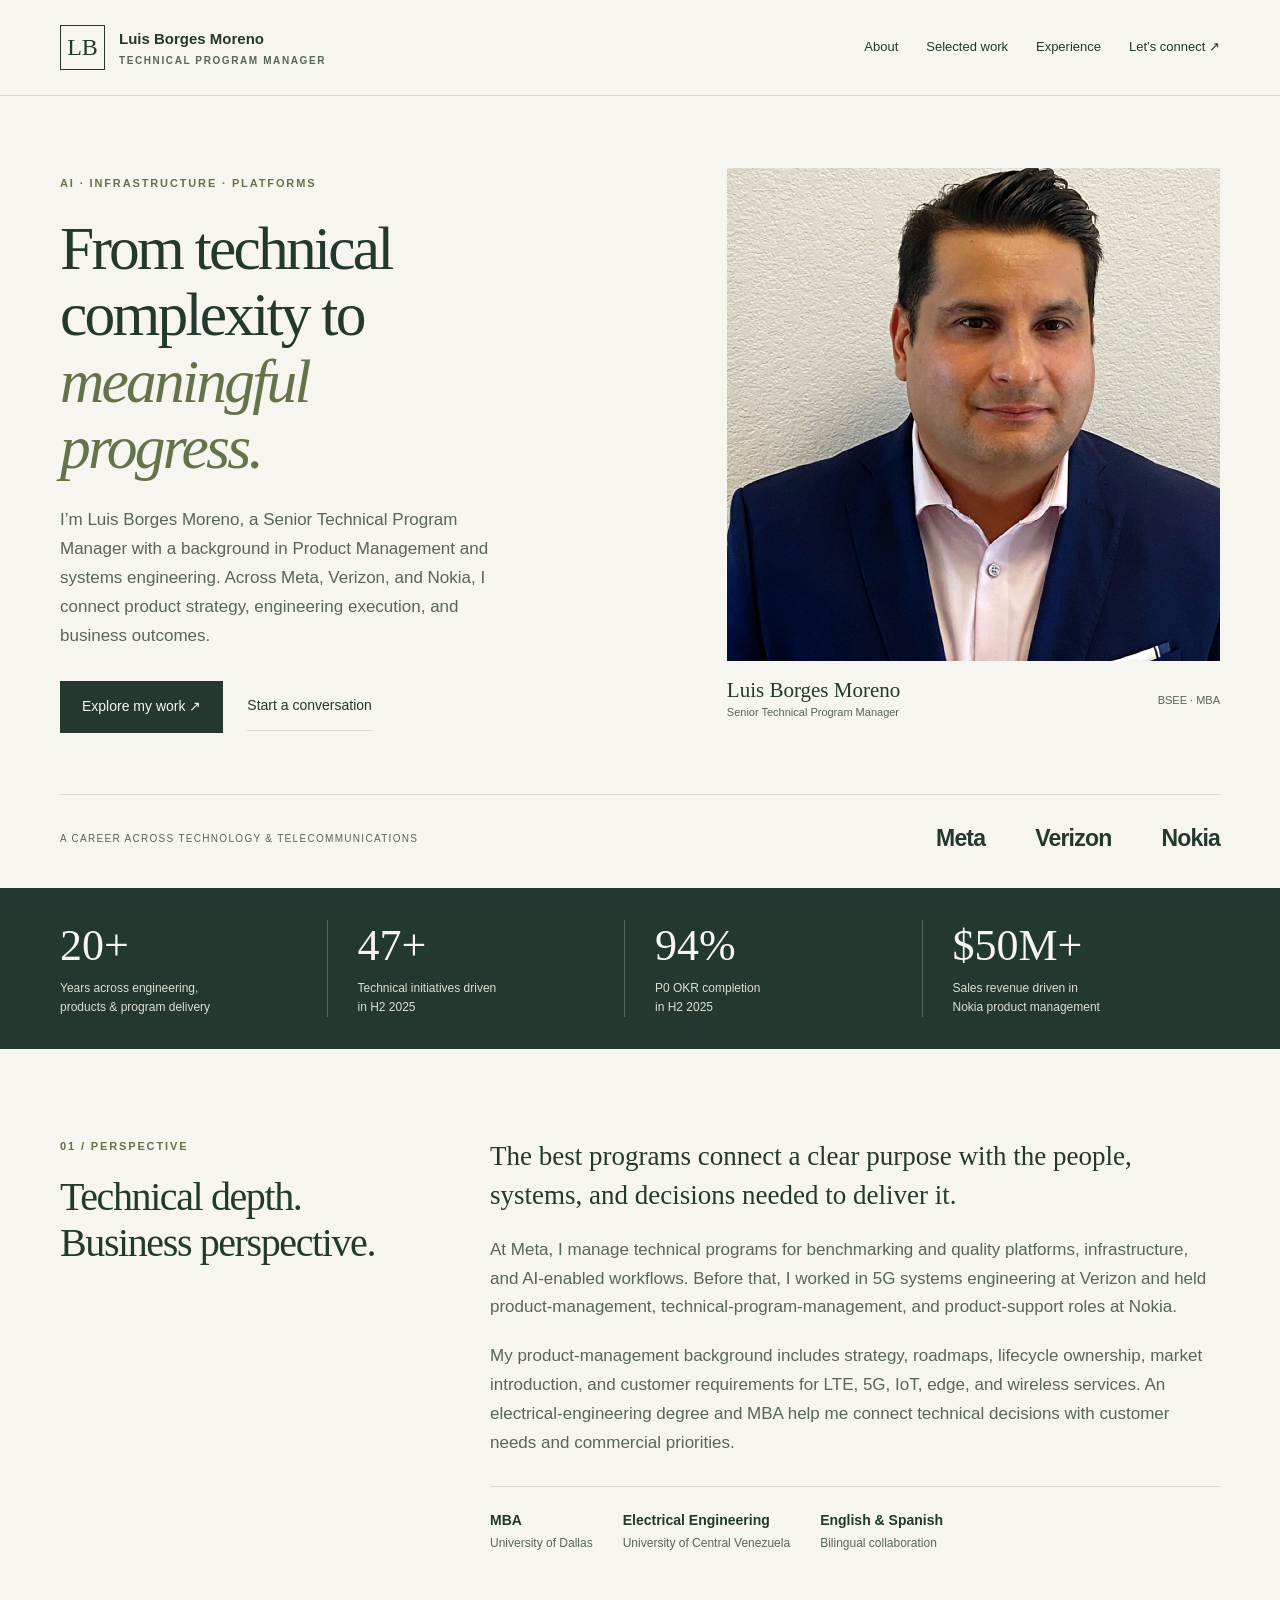
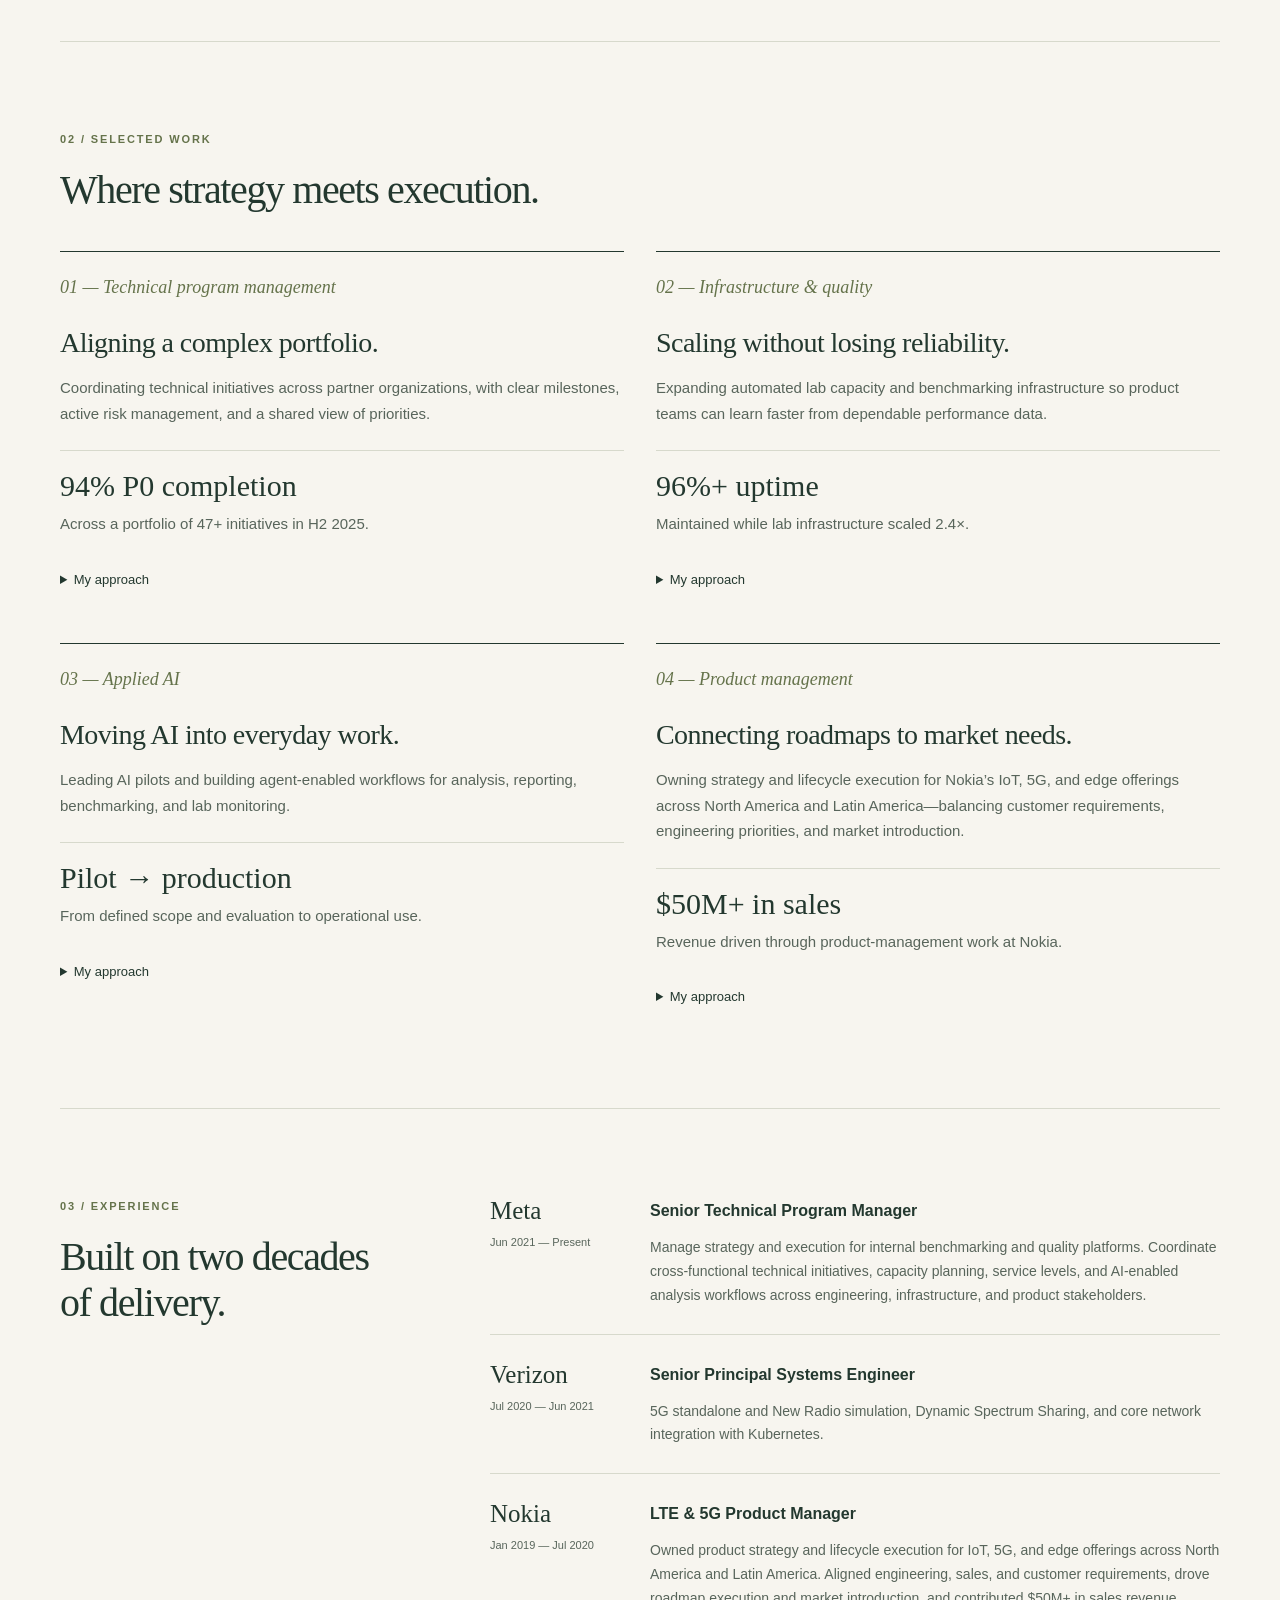
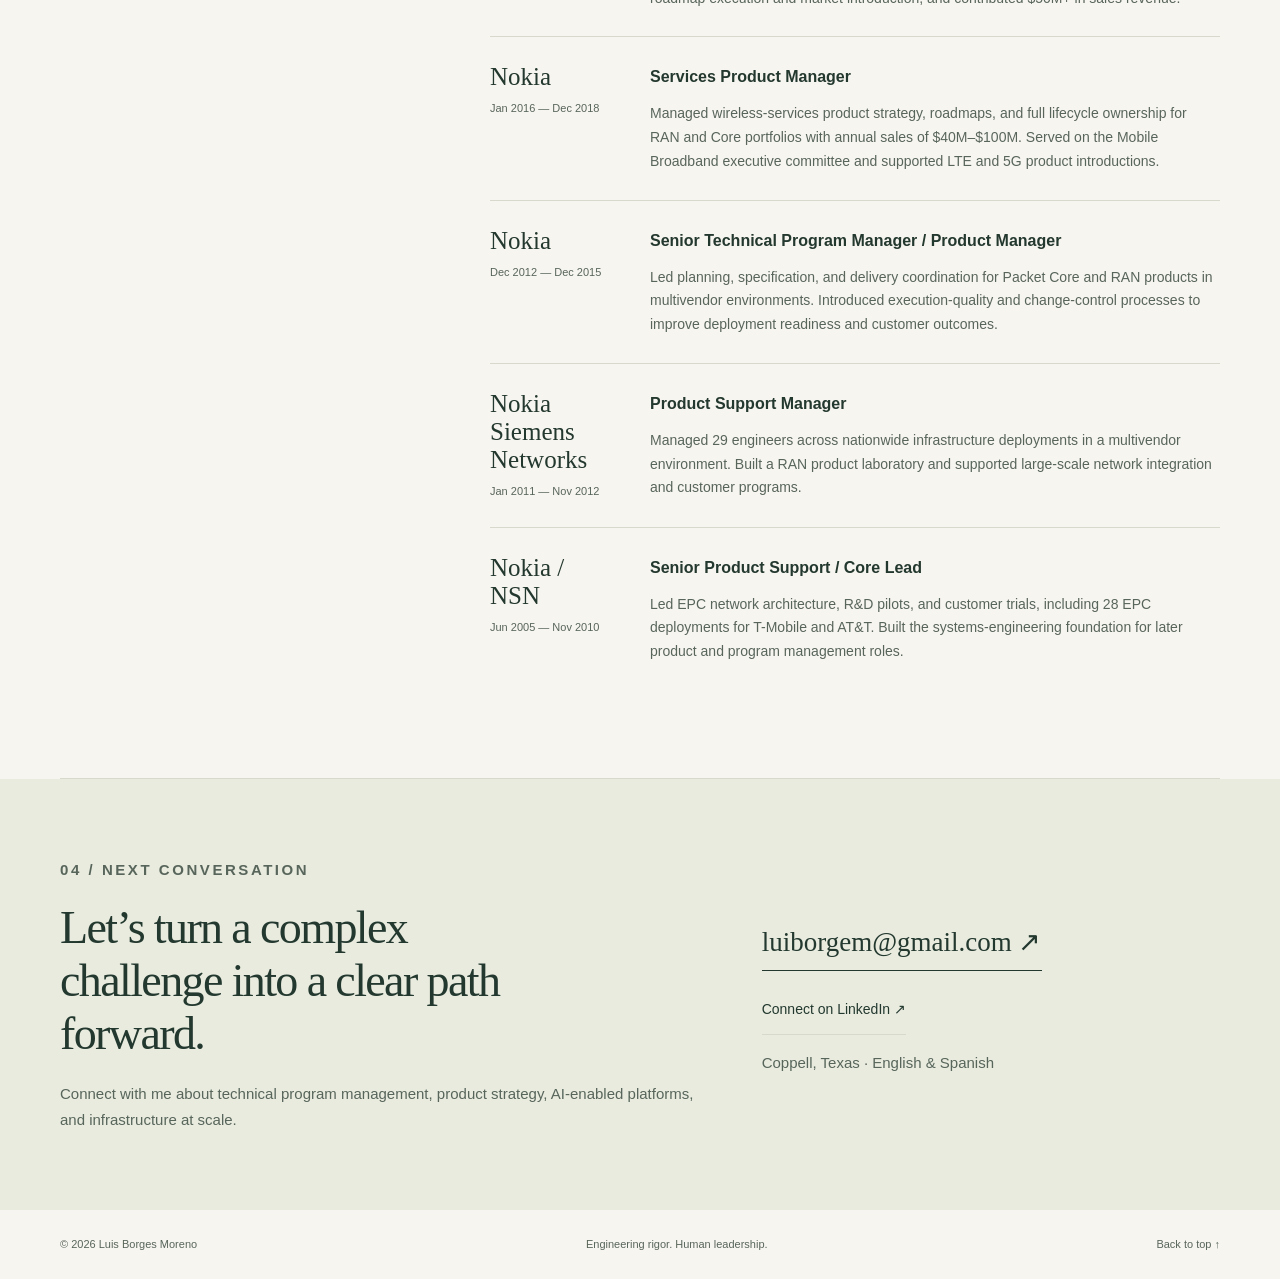
==== commit cd9ebc9c: "fix: accurately present TPM and product management experience" ====
--- a/index.html
+++ b/index.html
@@ -1,6 +1,10 @@
-<!doctype html><html lang="en"><head><meta charset="utf-8"><meta name="viewport" content="width=device-width,initial-scale=1"><title>Luis Borges Moreno — Technical Program Leadership</title><meta name="description" content="Technical program leadership across AI, infrastructure and platforms. Luis Borges Moreno, BSEE, MBA."><style>
-:root{--paper:#f7f5ef;--ink:#23382f;--muted:#58655b;--line:#d7d9cc;--accent:#65734b}*{box-sizing:border-box}html{scroll-behavior:smooth}body{margin:0;background:var(--paper);color:var(--ink);font:17px/1.7 -apple-system,BlinkMacSystemFont,'Segoe UI',sans-serif}a{color:inherit;text-decoration:none}a:hover{text-decoration:underline;text-underline-offset:5px}a:focus-visible,summary:focus-visible{outline:3px solid #9c6b29;outline-offset:5px}.wrap{width:min(1160px,calc(100% - 48px));margin:auto}p,h1,h2,h3,figure{margin:0}header{border-bottom:1px solid var(--line)}.nav{min-height:95px;display:flex;justify-content:space-between;align-items:center;gap:20px}.brand{display:flex;align-items:center;gap:14px;font-size:15px;font-weight:600}.monogram{border:1px solid var(--ink);width:45px;height:45px;display:grid;place-items:center;font:24px Georgia,serif}.brand small{display:block;font-size:10px;letter-spacing:.16em;text-transform:uppercase;color:var(--muted)}nav{display:flex;gap:28px;font-size:13px}nav a{padding:12px 0}.eyebrow{font-size:11px;letter-spacing:.17em;text-transform:uppercase;font-weight:650;color:var(--accent)}.hero{display:grid;grid-template-columns:1.2fr 1fr;gap:75px;align-items:center;padding:72px 0 55px}h1{font:400 clamp(42px,4.8vw,68px)/1.08 Georgia,serif;letter-spacing:-.045em;max-width:13ch;margin:22px 0 26px}h1 em{color:var(--accent);font-weight:400}.intro{font-size:17px;color:var(--muted);max-width:46ch}.actions{display:flex;align-items:center;gap:24px;flex-wrap:wrap;margin-top:30px}.button{background:var(--ink);color:var(--paper);padding:14px 22px;display:inline-block;font-size:14px;min-height:48px}.button:hover{background:#395346;text-decoration:none}.text-link{font-size:14px;border-bottom:1px solid var(--line);padding:12px 0;display:inline-block}.portrait{padding:0;background:transparent;border:0}.portrait img{display:block;width:100%;height:auto}.portrait figcaption{padding:17px 0;display:flex;justify-content:space-between;align-items:center;gap:12px;font-size:11px;color:var(--muted)}.portrait strong{display:block;font:21px Georgia,serif;color:var(--ink)}.companies{border-top:1px solid var(--line);padding:24px 0 30px;display:flex;justify-content:space-between;align-items:center;gap:25px}.companies p{font-size:10px;text-transform:uppercase;letter-spacing:.13em;color:var(--muted)}.companies div{display:flex;gap:50px;font-weight:600;font-size:23px;letter-spacing:-.035em}.metrics{background:var(--ink);color:var(--paper)}.metric-grid{display:grid;grid-template-columns:repeat(4,1fr);gap:30px;padding:32px 0}.metric{border-right:1px solid #526357;padding-right:20px}.metric:last-child{border:0}.metric strong{font:44px Georgia,serif;display:block}.metric span{display:block;color:#dbe0d3;font-size:12px;line-height:1.6;margin-top:8px}.section{padding:88px 0;border-bottom:1px solid var(--line)}.split{display:grid;grid-template-columns:1fr 2fr;gap:65px}h2{font:40px/1.15 Georgia,serif;letter-spacing:-.035em;margin-top:18px}.prose{color:var(--muted)}.prose p+p{margin-top:20px}.prose .lead{font:27px/1.45 Georgia,serif;color:var(--ink)}.credentials{display:flex;gap:30px;flex-wrap:wrap;margin-top:28px;padding-top:22px;border-top:1px solid var(--line);font-size:12px}.credentials strong{display:block;color:var(--ink);font-size:14px}.section-head{margin-bottom:38px}.work{display:grid;grid-template-columns:repeat(3,1fr);gap:32px}.work article{border-top:1px solid var(--ink);padding-top:22px}.number{font:italic 18px Georgia,serif;color:var(--accent)}h3{font:28px/1.2 Georgia,serif;letter-spacing:-.02em;margin:23px 0 16px}.work p{font-size:15px;color:var(--muted)}.outcome{margin-top:24px;border-top:1px solid var(--line);padding-top:18px}.outcome strong{display:block;font:30px Georgia,serif;color:var(--ink);margin-bottom:8px}details{margin-top:20px}summary{cursor:pointer;font-size:13px;padding:12px 0;min-height:44px}details p{padding:8px 0;font-size:14px!important}.job{display:grid;grid-template-columns:130px 1fr;gap:30px;padding:26px 0;border-bottom:1px solid var(--line)}.job:first-child{padding-top:0}.job:last-child{border:0}.company{font:25px Georgia,serif}.date{font-size:11px;color:var(--muted);margin-top:8px}.job p{font-size:14px;color:var(--muted);margin-top:10px}.job strong{font-size:16px}.contact{background:#e8ebde;padding:78px 0}.contact-grid{display:grid;grid-template-columns:1.4fr 1fr;gap:60px;align-items:center}.contact h2{font-size:46px;max-width:20ch;margin:20px 0}.contact p{font-size:15px;color:var(--muted)}.contact-links{display:flex;flex-direction:column;align-items:flex-start;gap:15px}.email{font:27px Georgia,serif;border-bottom:1px solid var(--ink);padding:12px 0;overflow-wrap:anywhere}footer{display:flex;justify-content:space-between;gap:20px;padding:25px 0;font-size:11px;color:var(--muted)}.skip{position:absolute;top:-100px;left:20px;padding:12px;background:var(--ink);color:white}.skip:focus{top:10px}
+<!doctype html><html lang="en"><head><meta charset="utf-8"><meta name="viewport" content="width=device-width,initial-scale=1"><title>Luis Borges Moreno — Senior Technical Program Manager | Product Management Background</title><meta name="description" content="Luis Borges Moreno, BSEE, MBA — Senior Technical Program Manager with a background in product management and systems engineering across Meta, Verizon and Nokia."><style>
+:root{--paper:#f7f5ef;--ink:#23382f;--muted:#58655b;--line:#d7d9cc;--accent:#65734b}*{box-sizing:border-box}html{scroll-behavior:smooth}body{margin:0;background:var(--paper);color:var(--ink);font:17px/1.7 -apple-system,BlinkMacSystemFont,'Segoe UI',sans-serif}a{color:inherit;text-decoration:none}a:hover{text-decoration:underline;text-underline-offset:5px}a:focus-visible,summary:focus-visible{outline:3px solid #9c6b29;outline-offset:5px}.wrap{width:min(1160px,calc(100% - 48px));margin:auto}p,h1,h2,h3,figure{margin:0}header{border-bottom:1px solid var(--line)}.nav{min-height:95px;display:flex;justify-content:space-between;align-items:center;gap:20px}.brand{display:flex;align-items:center;gap:14px;font-size:15px;font-weight:600}.monogram{border:1px solid var(--ink);width:45px;height:45px;display:grid;place-items:center;font:24px Georgia,serif}.brand small{display:block;font-size:10px;letter-spacing:.16em;text-transform:uppercase;color:var(--muted)}nav{display:flex;gap:28px;font-size:13px}nav a{padding:12px 0}.eyebrow{font-size:11px;letter-spacing:.17em;text-transform:uppercase;font-weight:650;color:var(--accent)}.hero{display:grid;grid-template-columns:1.2fr 1fr;gap:75px;align-items:center;padding:72px 0 55px}h1{font:400 clamp(42px,4.8vw,68px)/1.08 Georgia,serif;letter-spacing:-.045em;max-width:13ch;margin:22px 0 26px}h1 em{color:var(--accent);font-weight:400}.intro{font-size:17px;color:var(--muted);max-width:46ch}.actions{display:flex;align-items:center;gap:24px;flex-wrap:wrap;margin-top:30px}.button{background:var(--ink);color:var(--paper);padding:14px 22px;display:inline-block;font-size:14px;min-height:48px}.button:hover{background:#395346;text-decoration:none}.text-link{font-size:14px;border-bottom:1px solid var(--line);padding:12px 0;display:inline-block}.portrait{padding:0;background:transparent;border:0}.portrait img{display:block;width:100%;height:auto}.portrait figcaption{padding:17px 0;display:flex;justify-content:space-between;align-items:center;gap:12px;font-size:11px;color:var(--muted)}.portrait strong{display:block;font:21px Georgia,serif;color:var(--ink)}.companies{border-top:1px solid var(--line);padding:24px 0 30px;display:flex;justify-content:space-between;align-items:center;gap:25px}.companies p{font-size:10px;text-transform:uppercase;letter-spacing:.13em;color:var(--muted)}.companies div{display:flex;gap:50px;font-weight:600;font-size:23px;letter-spacing:-.035em}.metrics{background:var(--ink);color:var(--paper)}.metric-grid{display:grid;grid-template-columns:repeat(4,1fr);gap:30px;padding:32px 0}.metric{border-right:1px solid #526357;padding-right:20px}.metric:last-child{border:0}.metric strong{font:44px Georgia,serif;display:block}.metric span{display:block;color:#dbe0d3;font-size:12px;line-height:1.6;margin-top:8px}.section{padding:88px 0;border-bottom:1px solid var(--line)}.split{display:grid;grid-template-columns:1fr 2fr;gap:65px}h2{font:40px/1.15 Georgia,serif;letter-spacing:-.035em;margin-top:18px}.prose{color:var(--muted)}.prose p+p{margin-top:20px}.prose .lead{font:27px/1.45 Georgia,serif;color:var(--ink)}.credentials{display:flex;gap:30px;flex-wrap:wrap;margin-top:28px;padding-top:22px;border-top:1px solid var(--line);font-size:12px}.credentials strong{display:block;color:var(--ink);font-size:14px}.section-head{margin-bottom:38px}.work{display:grid;grid-template-columns:repeat(2,1fr);gap:40px 32px}.work article{border-top:1px solid var(--ink);padding-top:22px}.number{font:italic 18px Georgia,serif;color:var(--accent)}h3{font:28px/1.2 Georgia,serif;letter-spacing:-.02em;margin:23px 0 16px}.work p{font-size:15px;color:var(--muted)}.outcome{margin-top:24px;border-top:1px solid var(--line);padding-top:18px}.outcome strong{display:block;font:30px Georgia,serif;color:var(--ink);margin-bottom:8px}details{margin-top:20px}summary{cursor:pointer;font-size:13px;padding:12px 0;min-height:44px}details p{padding:8px 0;font-size:14px!important}.job{display:grid;grid-template-columns:130px 1fr;gap:30px;padding:26px 0;border-bottom:1px solid var(--line)}.job:first-child{padding-top:0}.job:last-child{border:0}.company{font:25px Georgia,serif}.date{font-size:11px;color:var(--muted);margin-top:8px}.job p{font-size:14px;color:var(--muted);margin-top:10px}.job strong{font-size:16px}.contact{background:#e8ebde;padding:78px 0}.contact-grid{display:grid;grid-template-columns:1.4fr 1fr;gap:60px;align-items:center}.contact h2{font-size:46px;max-width:20ch;margin:20px 0}.contact p{font-size:15px;color:var(--muted)}.contact-links{display:flex;flex-direction:column;align-items:flex-start;gap:15px}.email{font:27px Georgia,serif;border-bottom:1px solid var(--ink);padding:12px 0;overflow-wrap:anywhere}footer{display:flex;justify-content:space-between;gap:20px;padding:25px 0;font-size:11px;color:var(--muted)}.skip{position:absolute;top:-100px;left:20px;padding:12px;background:var(--ink);color:white}.skip:focus{top:10px}
 @media(max-width:850px){.hero{gap:30px}h1{font-size:46px}.split{grid-template-columns:1fr;gap:32px}.companies div{gap:25px}.contact-grid{gap:25px}}
 @media(max-width:620px){.wrap{width:calc(100% - 40px)}.nav{flex-wrap:wrap;padding:18px 0;gap:8px}nav{width:100%;justify-content:space-between;gap:10px}.hero{grid-template-columns:1fr;padding:38px 0;gap:35px}h1{font-size:49px}.portrait{max-width:420px;margin:auto;width:100%}.companies{flex-direction:column;align-items:flex-start;gap:15px}.companies div{width:100%;justify-content:space-between}.metric-grid{grid-template-columns:1fr 1fr;gap:28px 22px}.metric:nth-child(2){border:0}.metric strong{font-size:38px}.section{padding:58px 0}h2{font-size:35px}.work{grid-template-columns:1fr;gap:35px}.job{grid-template-columns:1fr;gap:12px}.contact-grid{grid-template-columns:1fr;gap:25px}.contact{padding:55px 0}.contact h2{font-size:37px}.email{font-size:24px}footer{flex-wrap:wrap}}
 @media(prefers-reduced-motion:reduce){html{scroll-behavior:auto}}
-</style></head><body><a class="skip" href="#main">Skip to content</a><header><div class="wrap nav"><a class="brand" href="#main"><span class="monogram" aria-hidden="true">LB</span><span>Luis Borges Moreno<small>Technical program leadership</small></span></a><nav aria-label="Main navigation"><a href="#about">About</a><a href="#work">Selected work</a><a href="#experience">Experience</a><a href="#contact">Let’s connect ↗</a></nav></div></header><main id="main"><div class="wrap"><section class="hero" aria-labelledby="hero-title"><div><p class="eyebrow">AI · Infrastructure · Platforms</p><h1 id="hero-title">From technical complexity to <em>meaningful progress.</em></h1><p class="intro">I’m Luis, a technical program leader who connects engineering depth with business direction—helping teams build, scale, and deliver what matters.</p><div class="actions"><a class="button" href="#work">Explore my work ↗</a><a class="text-link" href="mailto:luiborgem@gmail.com">Start a conversation</a></div></div><figure class="portrait"><img src="luis-borges-portrait.jpg" width="900" height="900" alt="Luis Borges Moreno wearing a navy jacket" fetchpriority="high"><figcaption><div><strong>Luis Borges Moreno</strong>Senior Technical Program Manager</div><span>BSEE · MBA</span></figcaption></figure></section><div class="companies"><p>A career across technology &amp; telecommunications</p><div><span>Meta</span><span>Verizon</span><span>Nokia</span></div></div></div><section class="metrics" aria-label="Career highlights"><div class="wrap metric-grid"><div class="metric"><strong>20+</strong><span>Years across engineering,<br>products &amp; program delivery</span></div><div class="metric"><strong>47+</strong><span>Technical initiatives driven<br>in H2 2025</span></div><div class="metric"><strong>94%</strong><span>P0 OKR completion<br>in H2 2025</span></div><div class="metric"><strong>10+</strong><span>Partner organizations<br>aligned around execution</span></div></div></section><section id="about" class="section wrap split"><div><p class="eyebrow">01 / Perspective</p><h2>Technical depth.<br>Business perspective.</h2></div><div class="prose"><p class="lead">The best programs connect a clear purpose with the people, systems, and decisions needed to deliver it.</p><p>My career spans Meta, Verizon, and Nokia—from wireless networks and infrastructure to quality-of-experience platforms and AI-enabled workflows. I work where engineering, product, and operations meet: translating ambiguity into priorities, aligning partners, and building a practical path to delivery.</p><p>I bring the analytical foundation of an electrical engineer and the commercial perspective of an MBA. That combination helps me move between the technical detail and the bigger question: what should we build, and why does it matter?</p><div class="credentials"><div><strong>MBA</strong>University of Dallas</div><div><strong>Electrical Engineering</strong>University of Central Venezuela</div><div><strong>English &amp; Spanish</strong>Bilingual collaboration</div></div></div></section><section id="work" class="section wrap"><div class="section-head"><p class="eyebrow">02 / Selected work</p><h2>Where strategy meets execution.</h2></div><div class="work"><article><span class="number">01 — Program leadership</span><h3>Aligning a complex portfolio.</h3><p>Coordinating technical initiatives across partner organizations, with clear milestones, active risk management, and a shared view of priorities.</p><p class="outcome"><strong>94% P0 completion</strong>Across a portfolio of 47+ initiatives in H2 2025.</p><details><summary>My approach</summary><p>Connect milestones to team priorities, surface dependencies early, and give stakeholders a clear view of decisions, risks, and progress.</p></details></article><article><span class="number">02 — Infrastructure &amp; quality</span><h3>Scaling without losing reliability.</h3><p>Expanding automated lab capacity and benchmarking infrastructure so product teams can learn faster from dependable performance data.</p><p class="outcome"><strong>96%+ uptime</strong>Maintained while lab infrastructure scaled 2.4×.</p><details><summary>My approach</summary><p>Plan capacity alongside operational readiness. Build ownership, monitoring, and repeatable processes into the platform—not after the expansion.</p></details></article><article><span class="number">03 — Applied AI</span><h3>Moving AI into everyday work.</h3><p>Leading AI pilots and building agent-enabled workflows for analysis, reporting, benchmarking, and lab monitoring.</p><p class="outcome"><strong>Pilot → production</strong>From defined scope and evaluation to operational use.</p><details><summary>My approach</summary><p>Start with a real workflow, define what useful performance looks like, evaluate the result, and make a deliberate go/no-go decision before scaling.</p></details></article></div></section><section id="experience" class="section wrap split"><div><p class="eyebrow">03 / Experience</p><h2>Built on two decades<br>of delivery.</h2></div><div><article class="job"><div><div class="company">Meta</div><div class="date">2021 — Present</div></div><div><strong>Senior Technical Program Manager</strong><p>Quality-of-experience lab programs, competitive benchmarking, cross-functional portfolio execution, and AI-enabled platforms and workflows.</p></div></article><article class="job"><div><div class="company">Verizon</div><div class="date">2020 — 2021</div></div><div><strong>Senior Principal Systems Engineer</strong><p>5G standalone and New Radio simulation, Dynamic Spectrum Sharing, and core network integration with Kubernetes.</p></div></article><article class="job"><div><div class="company">Nokia</div><div class="date">2005 — 2020</div></div><div><strong>Product, Program &amp; Engineering Leadership</strong><p>Progressive roles across product support, technical program management, and services product management—spanning packet core, RAN, IoT, and edge portfolios.</p></div></article></div></section><section id="contact" class="contact"><div class="wrap contact-grid"><div><p class="eyebrow">04 / Next conversation</p><h2>Let’s turn a complex challenge into a clear path forward.</h2><p>Connect with me about technical program leadership, AI-enabled platforms, and infrastructure at scale.</p></div><div class="contact-links"><a class="email" href="mailto:luiborgem@gmail.com">luiborgem@gmail.com ↗</a><a class="text-link" href="https://www.linkedin.com/in/luis-borges-bsee-mba-16369a3/" target="_blank" rel="noopener noreferrer">Connect on LinkedIn ↗</a><p>Coppell, Texas · English &amp; Spanish</p></div></div></section></main><footer class="wrap"><span>© 2026 Luis Borges Moreno</span><span>Engineering rigor. Human leadership.</span><a href="#main">Back to top ↑</a></footer></body></html>+</style></head><body><a class="skip" href="#main">Skip to content</a><header><div class="wrap nav"><a class="brand" href="#main"><span class="monogram" aria-hidden="true">LB</span><span>Luis Borges Moreno<small>Technical Program Manager</small></span></a><nav aria-label="Main navigation"><a href="#about">About</a><a href="#work">Selected work</a><a href="#experience">Experience</a><a href="#contact">Let’s connect ↗</a></nav></div></header><main id="main"><div class="wrap"><section class="hero" aria-labelledby="hero-title"><div><p class="eyebrow">AI · Infrastructure · Platforms</p><h1 id="hero-title">From technical complexity to <em>meaningful progress.</em></h1><p class="intro">I’m Luis Borges Moreno, a Senior Technical Program Manager with a background in Product Management and systems engineering. Across Meta, Verizon, and Nokia, I connect product strategy, engineering execution, and business outcomes.</p><div class="actions"><a class="button" href="#work">Explore my work ↗</a><a class="text-link" href="mailto:luiborgem@gmail.com">Start a conversation</a></div></div><figure class="portrait"><img src="luis-borges-portrait.jpg" width="886" height="886" alt="Luis Borges Moreno wearing a navy jacket" fetchpriority="high"><figcaption><div><strong>Luis Borges Moreno</strong>Senior Technical Program Manager</div><span>BSEE · MBA</span></figcaption></figure></section><div class="companies"><p>A career across technology &amp; telecommunications</p><div><span>Meta</span><span>Verizon</span><span>Nokia</span></div></div></div><section class="metrics" aria-label="Career highlights"><div class="wrap metric-grid"><div class="metric"><strong>20+</strong><span>Years across engineering,<br>products &amp; program delivery</span></div><div class="metric"><strong>47+</strong><span>Technical initiatives driven<br>in H2 2025</span></div><div class="metric"><strong>94%</strong><span>P0 OKR completion<br>in H2 2025</span></div><div class="metric"><strong>$50M+</strong><span>Sales revenue driven in<br>Nokia product management</span></div></div></section><section id="about" class="section wrap split"><div><p class="eyebrow">01 / Perspective</p><h2>Technical depth.<br>Business perspective.</h2></div><div class="prose"><p class="lead">The best programs connect a clear purpose with the people, systems, and decisions needed to deliver it.</p><p>At Meta, I manage technical programs for benchmarking and quality platforms, infrastructure, and AI-enabled workflows. Before that, I worked in 5G systems engineering at Verizon and held product-management, technical-program-management, and product-support roles at Nokia.</p><p>My product-management background includes strategy, roadmaps, lifecycle ownership, market introduction, and customer requirements for LTE, 5G, IoT, edge, and wireless services. An electrical-engineering degree and MBA help me connect technical decisions with customer needs and commercial priorities.</p><div class="credentials"><div><strong>MBA</strong>University of Dallas</div><div><strong>Electrical Engineering</strong>University of Central Venezuela</div><div><strong>English &amp; Spanish</strong>Bilingual collaboration</div></div></div></section><section id="work" class="section wrap"><div class="section-head"><p class="eyebrow">02 / Selected work</p><h2>Where strategy meets execution.</h2></div><div class="work"><article><span class="number">01 — Technical program management</span><h3>Aligning a complex portfolio.</h3><p>Coordinating technical initiatives across partner organizations, with clear milestones, active risk management, and a shared view of priorities.</p><p class="outcome"><strong>94% P0 completion</strong>Across a portfolio of 47+ initiatives in H2 2025.</p><details><summary>My approach</summary><p>Connect milestones to team priorities, surface dependencies early, and give stakeholders a clear view of decisions, risks, and progress.</p></details></article><article><span class="number">02 — Infrastructure &amp; quality</span><h3>Scaling without losing reliability.</h3><p>Expanding automated lab capacity and benchmarking infrastructure so product teams can learn faster from dependable performance data.</p><p class="outcome"><strong>96%+ uptime</strong>Maintained while lab infrastructure scaled 2.4×.</p><details><summary>My approach</summary><p>Plan capacity alongside operational readiness. Build ownership, monitoring, and repeatable processes into the platform—not after the expansion.</p></details></article><article><span class="number">03 — Applied AI</span><h3>Moving AI into everyday work.</h3><p>Leading AI pilots and building agent-enabled workflows for analysis, reporting, benchmarking, and lab monitoring.</p><p class="outcome"><strong>Pilot → production</strong>From defined scope and evaluation to operational use.</p><details><summary>My approach</summary><p>Start with a real workflow, define what useful performance looks like, evaluate the result, and make a deliberate go/no-go decision before scaling.</p></details></article><article><span class="number">04 — Product management</span><h3>Connecting roadmaps to market needs.</h3><p>Owning strategy and lifecycle execution for Nokia’s IoT, 5G, and edge offerings across North America and Latin America—balancing customer requirements, engineering priorities, and market introduction.</p><p class="outcome"><strong>$50M+ in sales</strong>Revenue driven through product-management work at Nokia.</p><details><summary>My approach</summary><p>Translate customer needs into roadmap priorities, align sales and engineering around launch readiness, and evaluate success through customer and commercial outcomes.</p></details></article></div></section><section id="experience" class="section wrap split"><div><p class="eyebrow">03 / Experience</p><h2>Built on two decades<br>of delivery.</h2></div><div><article class="job"><div><div class="company">Meta</div><div class="date">Jun 2021 — Present</div></div><div><strong>Senior Technical Program Manager</strong><p>Manage strategy and execution for internal benchmarking and quality platforms. Coordinate cross-functional technical initiatives, capacity planning, service levels, and AI-enabled analysis workflows across engineering, infrastructure, and product stakeholders.</p></div></article><article class="job"><div><div class="company">Verizon</div><div class="date">Jul 2020 — Jun 2021</div></div><div><strong>Senior Principal Systems Engineer</strong><p>5G standalone and New Radio simulation, Dynamic Spectrum Sharing, and core network integration with Kubernetes.</p></div></article><article class="job"><div><div class="company">Nokia</div><div class="date">Jan 2019 — Jul 2020</div></div><div><strong>LTE &amp; 5G Product Manager</strong><p>Owned product strategy and lifecycle execution for IoT, 5G, and edge offerings across North America and Latin America. Aligned engineering, sales, and customer requirements, drove roadmap execution and market introduction, and contributed $50M+ in sales revenue.</p></div></article>
+<article class="job"><div><div class="company">Nokia</div><div class="date">Jan 2016 — Dec 2018</div></div><div><strong>Services Product Manager</strong><p>Managed wireless-services product strategy, roadmaps, and full lifecycle ownership for RAN and Core portfolios with annual sales of $40M–$100M. Served on the Mobile Broadband executive committee and supported LTE and 5G product introductions.</p></div></article>
+<article class="job"><div><div class="company">Nokia</div><div class="date">Dec 2012 — Dec 2015</div></div><div><strong>Senior Technical Program Manager / Product Manager</strong><p>Led planning, specification, and delivery coordination for Packet Core and RAN products in multivendor environments. Introduced execution-quality and change-control processes to improve deployment readiness and customer outcomes.</p></div></article>
+<article class="job"><div><div class="company">Nokia Siemens Networks</div><div class="date">Jan 2011 — Nov 2012</div></div><div><strong>Product Support Manager</strong><p>Managed 29 engineers across nationwide infrastructure deployments in a multivendor environment. Built a RAN product laboratory and supported large-scale network integration and customer programs.</p></div></article>
+<article class="job"><div><div class="company">Nokia / NSN</div><div class="date">Jun 2005 — Nov 2010</div></div><div><strong>Senior Product Support / Core Lead</strong><p>Led EPC network architecture, R&amp;D pilots, and customer trials, including 28 EPC deployments for T-Mobile and AT&amp;T. Built the systems-engineering foundation for later product and program management roles.</p></div></article></div></section><section id="contact" class="contact"><div class="wrap contact-grid"><div><p class="eyebrow">04 / Next conversation</p><h2>Let’s turn a complex challenge into a clear path forward.</h2><p>Connect with me about technical program management, product strategy, AI-enabled platforms, and infrastructure at scale.</p></div><div class="contact-links"><a class="email" href="mailto:luiborgem@gmail.com">luiborgem@gmail.com ↗</a><a class="text-link" href="https://www.linkedin.com/in/luis-borges-bsee-mba-16369a3/" target="_blank" rel="noopener noreferrer">Connect on LinkedIn ↗</a><p>Coppell, Texas · English &amp; Spanish</p></div></div></section></main><footer class="wrap"><span>© 2026 Luis Borges Moreno</span><span>Engineering rigor. Human leadership.</span><a href="#main">Back to top ↑</a></footer></body></html>
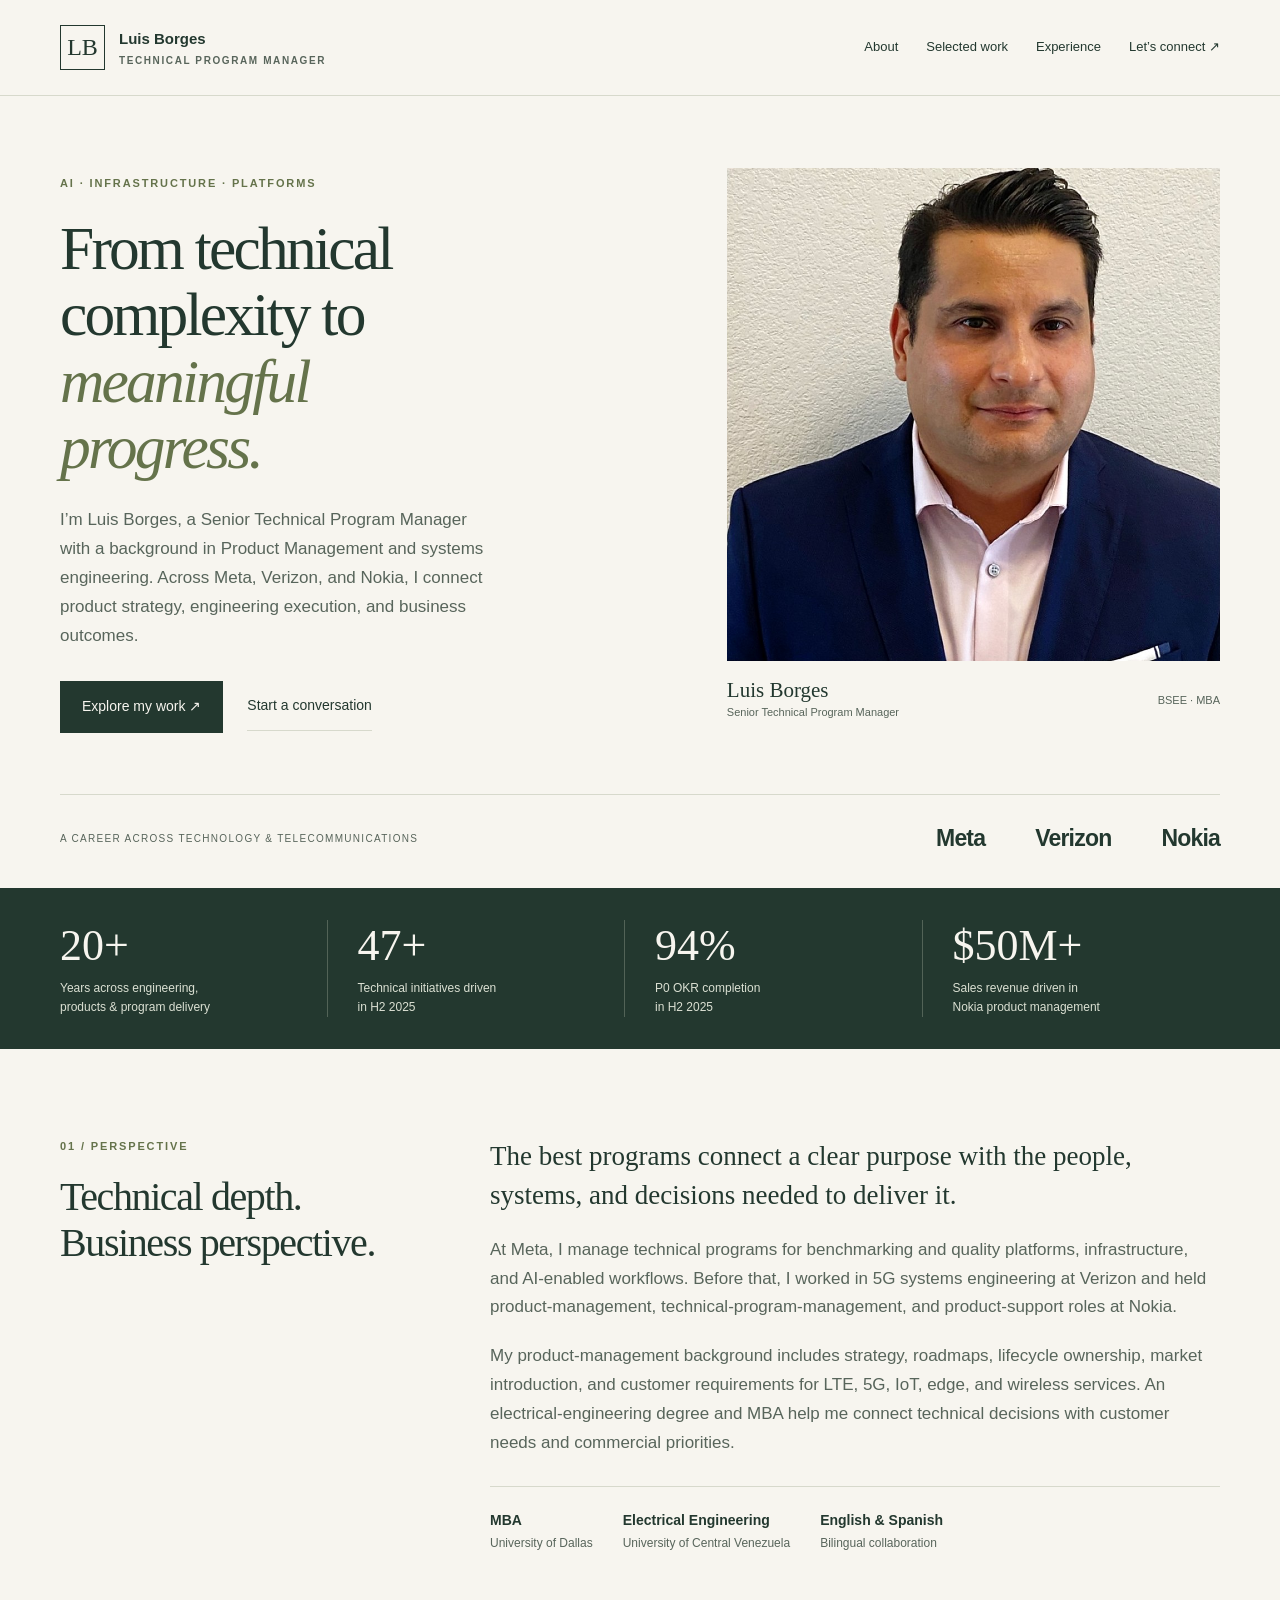
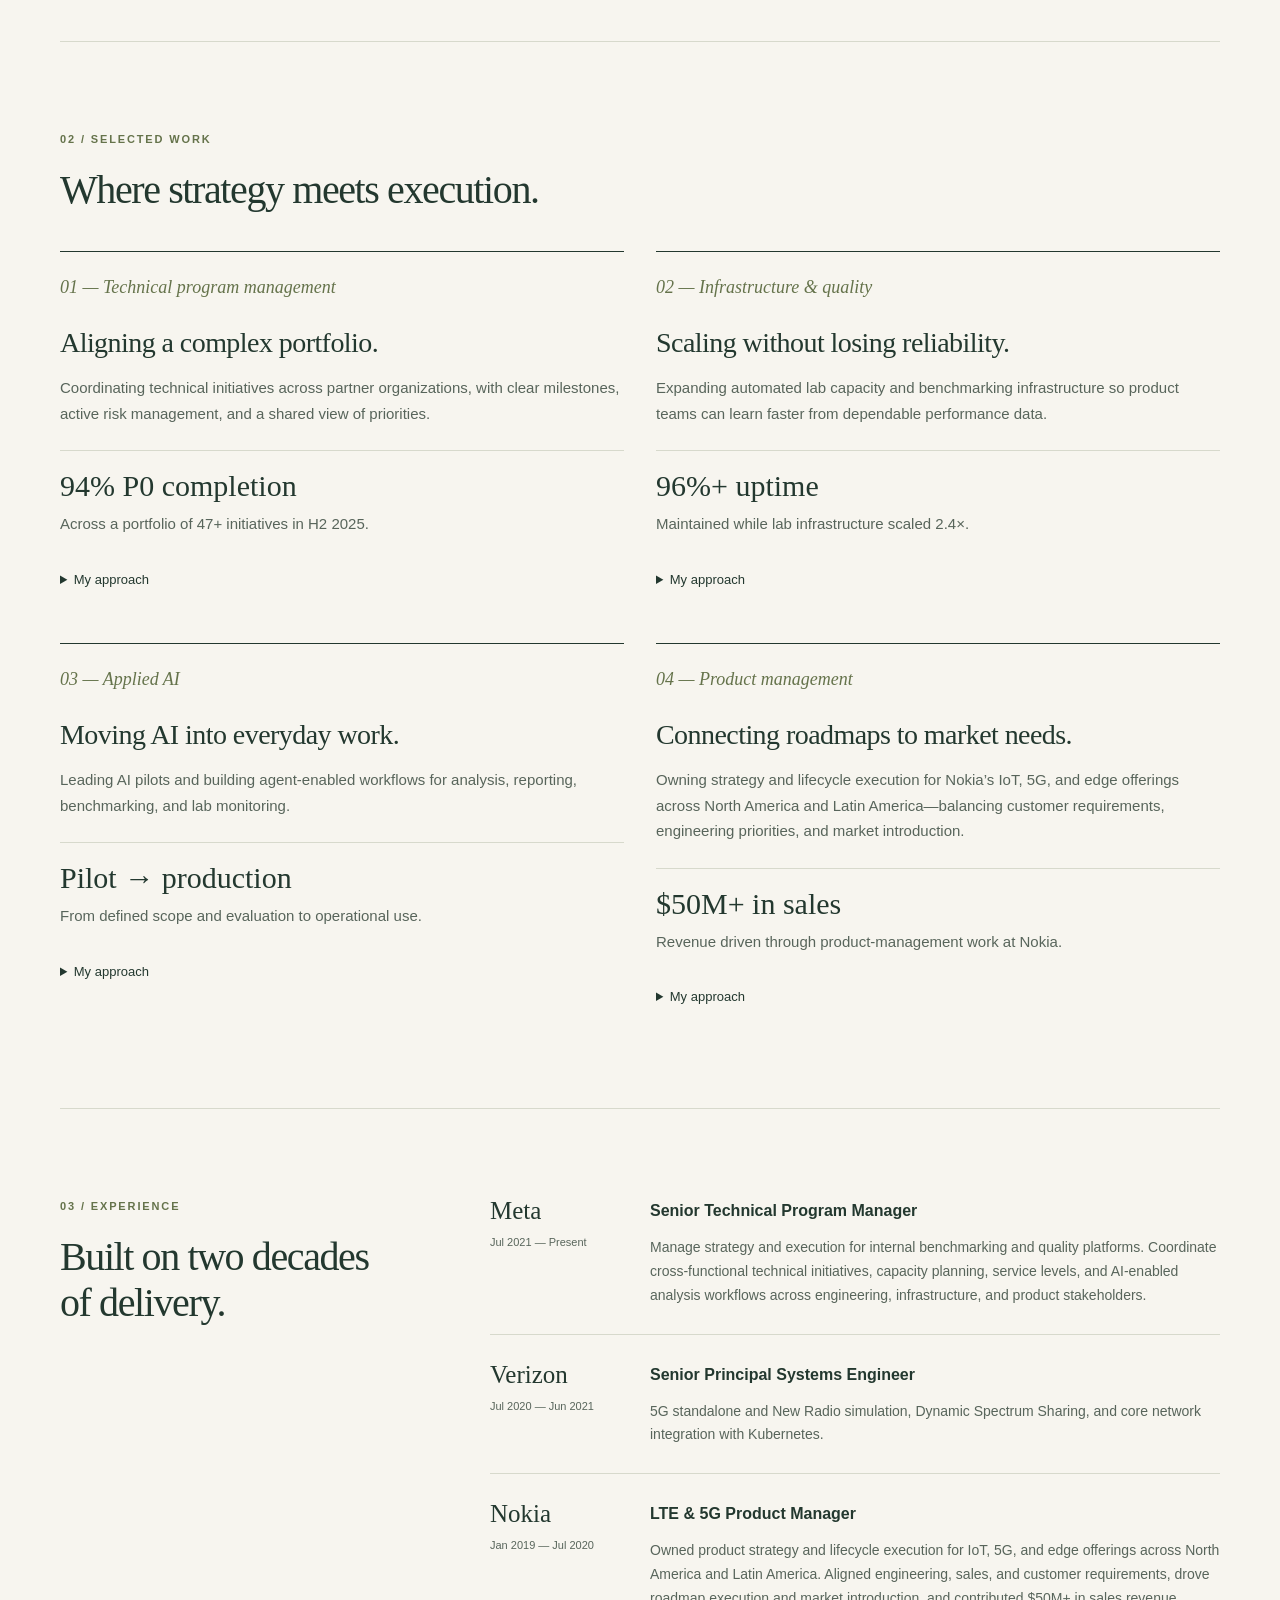
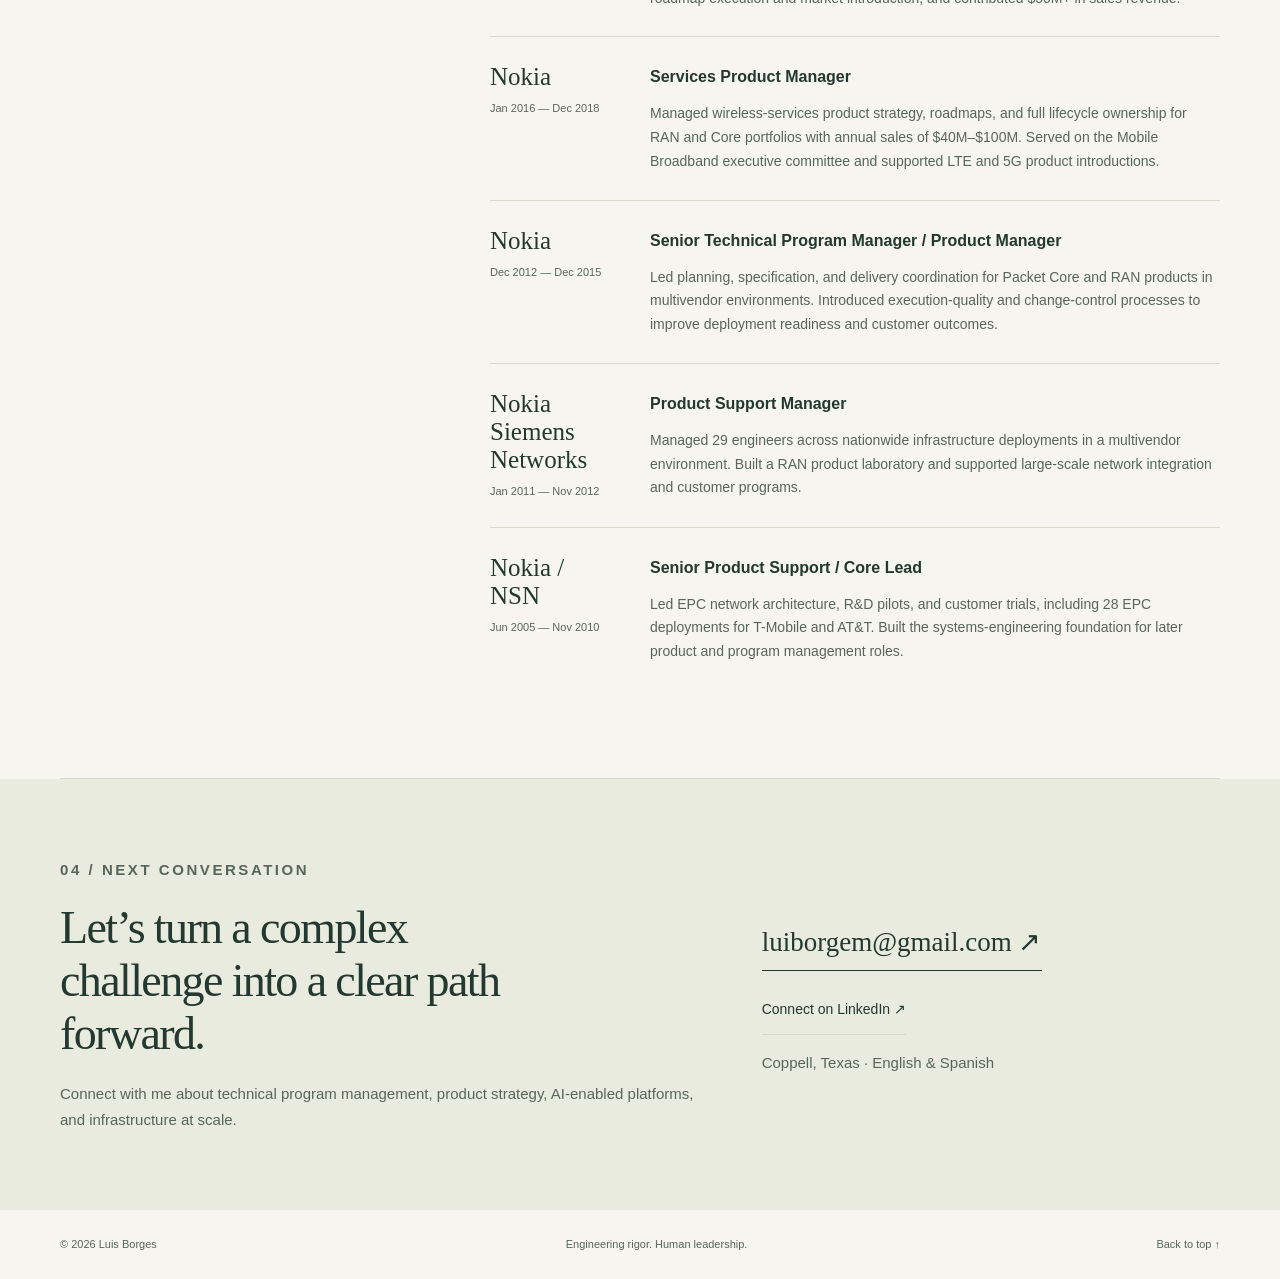
==== commit 41f3bf73: "fix: use Luis Borges and correct Meta start to July 2021" ====
--- a/index.html
+++ b/index.html
@@ -1,10 +1,10 @@
-<!doctype html><html lang="en"><head><meta charset="utf-8"><meta name="viewport" content="width=device-width,initial-scale=1"><title>Luis Borges Moreno — Senior Technical Program Manager | Product Management Background</title><meta name="description" content="Luis Borges Moreno, BSEE, MBA — Senior Technical Program Manager with a background in product management and systems engineering across Meta, Verizon and Nokia."><style>
+<!doctype html><html lang="en"><head><meta charset="utf-8"><meta name="viewport" content="width=device-width,initial-scale=1"><title>Luis Borges — Senior Technical Program Manager | Product Management Background</title><meta name="description" content="Luis Borges, BSEE, MBA — Senior Technical Program Manager with a background in product management and systems engineering across Meta, Verizon and Nokia."><style>
 :root{--paper:#f7f5ef;--ink:#23382f;--muted:#58655b;--line:#d7d9cc;--accent:#65734b}*{box-sizing:border-box}html{scroll-behavior:smooth}body{margin:0;background:var(--paper);color:var(--ink);font:17px/1.7 -apple-system,BlinkMacSystemFont,'Segoe UI',sans-serif}a{color:inherit;text-decoration:none}a:hover{text-decoration:underline;text-underline-offset:5px}a:focus-visible,summary:focus-visible{outline:3px solid #9c6b29;outline-offset:5px}.wrap{width:min(1160px,calc(100% - 48px));margin:auto}p,h1,h2,h3,figure{margin:0}header{border-bottom:1px solid var(--line)}.nav{min-height:95px;display:flex;justify-content:space-between;align-items:center;gap:20px}.brand{display:flex;align-items:center;gap:14px;font-size:15px;font-weight:600}.monogram{border:1px solid var(--ink);width:45px;height:45px;display:grid;place-items:center;font:24px Georgia,serif}.brand small{display:block;font-size:10px;letter-spacing:.16em;text-transform:uppercase;color:var(--muted)}nav{display:flex;gap:28px;font-size:13px}nav a{padding:12px 0}.eyebrow{font-size:11px;letter-spacing:.17em;text-transform:uppercase;font-weight:650;color:var(--accent)}.hero{display:grid;grid-template-columns:1.2fr 1fr;gap:75px;align-items:center;padding:72px 0 55px}h1{font:400 clamp(42px,4.8vw,68px)/1.08 Georgia,serif;letter-spacing:-.045em;max-width:13ch;margin:22px 0 26px}h1 em{color:var(--accent);font-weight:400}.intro{font-size:17px;color:var(--muted);max-width:46ch}.actions{display:flex;align-items:center;gap:24px;flex-wrap:wrap;margin-top:30px}.button{background:var(--ink);color:var(--paper);padding:14px 22px;display:inline-block;font-size:14px;min-height:48px}.button:hover{background:#395346;text-decoration:none}.text-link{font-size:14px;border-bottom:1px solid var(--line);padding:12px 0;display:inline-block}.portrait{padding:0;background:transparent;border:0}.portrait img{display:block;width:100%;height:auto}.portrait figcaption{padding:17px 0;display:flex;justify-content:space-between;align-items:center;gap:12px;font-size:11px;color:var(--muted)}.portrait strong{display:block;font:21px Georgia,serif;color:var(--ink)}.companies{border-top:1px solid var(--line);padding:24px 0 30px;display:flex;justify-content:space-between;align-items:center;gap:25px}.companies p{font-size:10px;text-transform:uppercase;letter-spacing:.13em;color:var(--muted)}.companies div{display:flex;gap:50px;font-weight:600;font-size:23px;letter-spacing:-.035em}.metrics{background:var(--ink);color:var(--paper)}.metric-grid{display:grid;grid-template-columns:repeat(4,1fr);gap:30px;padding:32px 0}.metric{border-right:1px solid #526357;padding-right:20px}.metric:last-child{border:0}.metric strong{font:44px Georgia,serif;display:block}.metric span{display:block;color:#dbe0d3;font-size:12px;line-height:1.6;margin-top:8px}.section{padding:88px 0;border-bottom:1px solid var(--line)}.split{display:grid;grid-template-columns:1fr 2fr;gap:65px}h2{font:40px/1.15 Georgia,serif;letter-spacing:-.035em;margin-top:18px}.prose{color:var(--muted)}.prose p+p{margin-top:20px}.prose .lead{font:27px/1.45 Georgia,serif;color:var(--ink)}.credentials{display:flex;gap:30px;flex-wrap:wrap;margin-top:28px;padding-top:22px;border-top:1px solid var(--line);font-size:12px}.credentials strong{display:block;color:var(--ink);font-size:14px}.section-head{margin-bottom:38px}.work{display:grid;grid-template-columns:repeat(2,1fr);gap:40px 32px}.work article{border-top:1px solid var(--ink);padding-top:22px}.number{font:italic 18px Georgia,serif;color:var(--accent)}h3{font:28px/1.2 Georgia,serif;letter-spacing:-.02em;margin:23px 0 16px}.work p{font-size:15px;color:var(--muted)}.outcome{margin-top:24px;border-top:1px solid var(--line);padding-top:18px}.outcome strong{display:block;font:30px Georgia,serif;color:var(--ink);margin-bottom:8px}details{margin-top:20px}summary{cursor:pointer;font-size:13px;padding:12px 0;min-height:44px}details p{padding:8px 0;font-size:14px!important}.job{display:grid;grid-template-columns:130px 1fr;gap:30px;padding:26px 0;border-bottom:1px solid var(--line)}.job:first-child{padding-top:0}.job:last-child{border:0}.company{font:25px Georgia,serif}.date{font-size:11px;color:var(--muted);margin-top:8px}.job p{font-size:14px;color:var(--muted);margin-top:10px}.job strong{font-size:16px}.contact{background:#e8ebde;padding:78px 0}.contact-grid{display:grid;grid-template-columns:1.4fr 1fr;gap:60px;align-items:center}.contact h2{font-size:46px;max-width:20ch;margin:20px 0}.contact p{font-size:15px;color:var(--muted)}.contact-links{display:flex;flex-direction:column;align-items:flex-start;gap:15px}.email{font:27px Georgia,serif;border-bottom:1px solid var(--ink);padding:12px 0;overflow-wrap:anywhere}footer{display:flex;justify-content:space-between;gap:20px;padding:25px 0;font-size:11px;color:var(--muted)}.skip{position:absolute;top:-100px;left:20px;padding:12px;background:var(--ink);color:white}.skip:focus{top:10px}
 @media(max-width:850px){.hero{gap:30px}h1{font-size:46px}.split{grid-template-columns:1fr;gap:32px}.companies div{gap:25px}.contact-grid{gap:25px}}
 @media(max-width:620px){.wrap{width:calc(100% - 40px)}.nav{flex-wrap:wrap;padding:18px 0;gap:8px}nav{width:100%;justify-content:space-between;gap:10px}.hero{grid-template-columns:1fr;padding:38px 0;gap:35px}h1{font-size:49px}.portrait{max-width:420px;margin:auto;width:100%}.companies{flex-direction:column;align-items:flex-start;gap:15px}.companies div{width:100%;justify-content:space-between}.metric-grid{grid-template-columns:1fr 1fr;gap:28px 22px}.metric:nth-child(2){border:0}.metric strong{font-size:38px}.section{padding:58px 0}h2{font-size:35px}.work{grid-template-columns:1fr;gap:35px}.job{grid-template-columns:1fr;gap:12px}.contact-grid{grid-template-columns:1fr;gap:25px}.contact{padding:55px 0}.contact h2{font-size:37px}.email{font-size:24px}footer{flex-wrap:wrap}}
 @media(prefers-reduced-motion:reduce){html{scroll-behavior:auto}}
-</style></head><body><a class="skip" href="#main">Skip to content</a><header><div class="wrap nav"><a class="brand" href="#main"><span class="monogram" aria-hidden="true">LB</span><span>Luis Borges Moreno<small>Technical Program Manager</small></span></a><nav aria-label="Main navigation"><a href="#about">About</a><a href="#work">Selected work</a><a href="#experience">Experience</a><a href="#contact">Let’s connect ↗</a></nav></div></header><main id="main"><div class="wrap"><section class="hero" aria-labelledby="hero-title"><div><p class="eyebrow">AI · Infrastructure · Platforms</p><h1 id="hero-title">From technical complexity to <em>meaningful progress.</em></h1><p class="intro">I’m Luis Borges Moreno, a Senior Technical Program Manager with a background in Product Management and systems engineering. Across Meta, Verizon, and Nokia, I connect product strategy, engineering execution, and business outcomes.</p><div class="actions"><a class="button" href="#work">Explore my work ↗</a><a class="text-link" href="mailto:luiborgem@gmail.com">Start a conversation</a></div></div><figure class="portrait"><img src="luis-borges-portrait.jpg" width="886" height="886" alt="Luis Borges Moreno wearing a navy jacket" fetchpriority="high"><figcaption><div><strong>Luis Borges Moreno</strong>Senior Technical Program Manager</div><span>BSEE · MBA</span></figcaption></figure></section><div class="companies"><p>A career across technology &amp; telecommunications</p><div><span>Meta</span><span>Verizon</span><span>Nokia</span></div></div></div><section class="metrics" aria-label="Career highlights"><div class="wrap metric-grid"><div class="metric"><strong>20+</strong><span>Years across engineering,<br>products &amp; program delivery</span></div><div class="metric"><strong>47+</strong><span>Technical initiatives driven<br>in H2 2025</span></div><div class="metric"><strong>94%</strong><span>P0 OKR completion<br>in H2 2025</span></div><div class="metric"><strong>$50M+</strong><span>Sales revenue driven in<br>Nokia product management</span></div></div></section><section id="about" class="section wrap split"><div><p class="eyebrow">01 / Perspective</p><h2>Technical depth.<br>Business perspective.</h2></div><div class="prose"><p class="lead">The best programs connect a clear purpose with the people, systems, and decisions needed to deliver it.</p><p>At Meta, I manage technical programs for benchmarking and quality platforms, infrastructure, and AI-enabled workflows. Before that, I worked in 5G systems engineering at Verizon and held product-management, technical-program-management, and product-support roles at Nokia.</p><p>My product-management background includes strategy, roadmaps, lifecycle ownership, market introduction, and customer requirements for LTE, 5G, IoT, edge, and wireless services. An electrical-engineering degree and MBA help me connect technical decisions with customer needs and commercial priorities.</p><div class="credentials"><div><strong>MBA</strong>University of Dallas</div><div><strong>Electrical Engineering</strong>University of Central Venezuela</div><div><strong>English &amp; Spanish</strong>Bilingual collaboration</div></div></div></section><section id="work" class="section wrap"><div class="section-head"><p class="eyebrow">02 / Selected work</p><h2>Where strategy meets execution.</h2></div><div class="work"><article><span class="number">01 — Technical program management</span><h3>Aligning a complex portfolio.</h3><p>Coordinating technical initiatives across partner organizations, with clear milestones, active risk management, and a shared view of priorities.</p><p class="outcome"><strong>94% P0 completion</strong>Across a portfolio of 47+ initiatives in H2 2025.</p><details><summary>My approach</summary><p>Connect milestones to team priorities, surface dependencies early, and give stakeholders a clear view of decisions, risks, and progress.</p></details></article><article><span class="number">02 — Infrastructure &amp; quality</span><h3>Scaling without losing reliability.</h3><p>Expanding automated lab capacity and benchmarking infrastructure so product teams can learn faster from dependable performance data.</p><p class="outcome"><strong>96%+ uptime</strong>Maintained while lab infrastructure scaled 2.4×.</p><details><summary>My approach</summary><p>Plan capacity alongside operational readiness. Build ownership, monitoring, and repeatable processes into the platform—not after the expansion.</p></details></article><article><span class="number">03 — Applied AI</span><h3>Moving AI into everyday work.</h3><p>Leading AI pilots and building agent-enabled workflows for analysis, reporting, benchmarking, and lab monitoring.</p><p class="outcome"><strong>Pilot → production</strong>From defined scope and evaluation to operational use.</p><details><summary>My approach</summary><p>Start with a real workflow, define what useful performance looks like, evaluate the result, and make a deliberate go/no-go decision before scaling.</p></details></article><article><span class="number">04 — Product management</span><h3>Connecting roadmaps to market needs.</h3><p>Owning strategy and lifecycle execution for Nokia’s IoT, 5G, and edge offerings across North America and Latin America—balancing customer requirements, engineering priorities, and market introduction.</p><p class="outcome"><strong>$50M+ in sales</strong>Revenue driven through product-management work at Nokia.</p><details><summary>My approach</summary><p>Translate customer needs into roadmap priorities, align sales and engineering around launch readiness, and evaluate success through customer and commercial outcomes.</p></details></article></div></section><section id="experience" class="section wrap split"><div><p class="eyebrow">03 / Experience</p><h2>Built on two decades<br>of delivery.</h2></div><div><article class="job"><div><div class="company">Meta</div><div class="date">Jun 2021 — Present</div></div><div><strong>Senior Technical Program Manager</strong><p>Manage strategy and execution for internal benchmarking and quality platforms. Coordinate cross-functional technical initiatives, capacity planning, service levels, and AI-enabled analysis workflows across engineering, infrastructure, and product stakeholders.</p></div></article><article class="job"><div><div class="company">Verizon</div><div class="date">Jul 2020 — Jun 2021</div></div><div><strong>Senior Principal Systems Engineer</strong><p>5G standalone and New Radio simulation, Dynamic Spectrum Sharing, and core network integration with Kubernetes.</p></div></article><article class="job"><div><div class="company">Nokia</div><div class="date">Jan 2019 — Jul 2020</div></div><div><strong>LTE &amp; 5G Product Manager</strong><p>Owned product strategy and lifecycle execution for IoT, 5G, and edge offerings across North America and Latin America. Aligned engineering, sales, and customer requirements, drove roadmap execution and market introduction, and contributed $50M+ in sales revenue.</p></div></article>
+</style></head><body><a class="skip" href="#main">Skip to content</a><header><div class="wrap nav"><a class="brand" href="#main"><span class="monogram" aria-hidden="true">LB</span><span>Luis Borges<small>Technical Program Manager</small></span></a><nav aria-label="Main navigation"><a href="#about">About</a><a href="#work">Selected work</a><a href="#experience">Experience</a><a href="#contact">Let’s connect ↗</a></nav></div></header><main id="main"><div class="wrap"><section class="hero" aria-labelledby="hero-title"><div><p class="eyebrow">AI · Infrastructure · Platforms</p><h1 id="hero-title">From technical complexity to <em>meaningful progress.</em></h1><p class="intro">I’m Luis Borges, a Senior Technical Program Manager with a background in Product Management and systems engineering. Across Meta, Verizon, and Nokia, I connect product strategy, engineering execution, and business outcomes.</p><div class="actions"><a class="button" href="#work">Explore my work ↗</a><a class="text-link" href="mailto:luiborgem@gmail.com">Start a conversation</a></div></div><figure class="portrait"><img src="luis-borges-portrait.jpg" width="886" height="886" alt="Luis Borges wearing a navy jacket" fetchpriority="high"><figcaption><div><strong>Luis Borges</strong>Senior Technical Program Manager</div><span>BSEE · MBA</span></figcaption></figure></section><div class="companies"><p>A career across technology &amp; telecommunications</p><div><span>Meta</span><span>Verizon</span><span>Nokia</span></div></div></div><section class="metrics" aria-label="Career highlights"><div class="wrap metric-grid"><div class="metric"><strong>20+</strong><span>Years across engineering,<br>products &amp; program delivery</span></div><div class="metric"><strong>47+</strong><span>Technical initiatives driven<br>in H2 2025</span></div><div class="metric"><strong>94%</strong><span>P0 OKR completion<br>in H2 2025</span></div><div class="metric"><strong>$50M+</strong><span>Sales revenue driven in<br>Nokia product management</span></div></div></section><section id="about" class="section wrap split"><div><p class="eyebrow">01 / Perspective</p><h2>Technical depth.<br>Business perspective.</h2></div><div class="prose"><p class="lead">The best programs connect a clear purpose with the people, systems, and decisions needed to deliver it.</p><p>At Meta, I manage technical programs for benchmarking and quality platforms, infrastructure, and AI-enabled workflows. Before that, I worked in 5G systems engineering at Verizon and held product-management, technical-program-management, and product-support roles at Nokia.</p><p>My product-management background includes strategy, roadmaps, lifecycle ownership, market introduction, and customer requirements for LTE, 5G, IoT, edge, and wireless services. An electrical-engineering degree and MBA help me connect technical decisions with customer needs and commercial priorities.</p><div class="credentials"><div><strong>MBA</strong>University of Dallas</div><div><strong>Electrical Engineering</strong>University of Central Venezuela</div><div><strong>English &amp; Spanish</strong>Bilingual collaboration</div></div></div></section><section id="work" class="section wrap"><div class="section-head"><p class="eyebrow">02 / Selected work</p><h2>Where strategy meets execution.</h2></div><div class="work"><article><span class="number">01 — Technical program management</span><h3>Aligning a complex portfolio.</h3><p>Coordinating technical initiatives across partner organizations, with clear milestones, active risk management, and a shared view of priorities.</p><p class="outcome"><strong>94% P0 completion</strong>Across a portfolio of 47+ initiatives in H2 2025.</p><details><summary>My approach</summary><p>Connect milestones to team priorities, surface dependencies early, and give stakeholders a clear view of decisions, risks, and progress.</p></details></article><article><span class="number">02 — Infrastructure &amp; quality</span><h3>Scaling without losing reliability.</h3><p>Expanding automated lab capacity and benchmarking infrastructure so product teams can learn faster from dependable performance data.</p><p class="outcome"><strong>96%+ uptime</strong>Maintained while lab infrastructure scaled 2.4×.</p><details><summary>My approach</summary><p>Plan capacity alongside operational readiness. Build ownership, monitoring, and repeatable processes into the platform—not after the expansion.</p></details></article><article><span class="number">03 — Applied AI</span><h3>Moving AI into everyday work.</h3><p>Leading AI pilots and building agent-enabled workflows for analysis, reporting, benchmarking, and lab monitoring.</p><p class="outcome"><strong>Pilot → production</strong>From defined scope and evaluation to operational use.</p><details><summary>My approach</summary><p>Start with a real workflow, define what useful performance looks like, evaluate the result, and make a deliberate go/no-go decision before scaling.</p></details></article><article><span class="number">04 — Product management</span><h3>Connecting roadmaps to market needs.</h3><p>Owning strategy and lifecycle execution for Nokia’s IoT, 5G, and edge offerings across North America and Latin America—balancing customer requirements, engineering priorities, and market introduction.</p><p class="outcome"><strong>$50M+ in sales</strong>Revenue driven through product-management work at Nokia.</p><details><summary>My approach</summary><p>Translate customer needs into roadmap priorities, align sales and engineering around launch readiness, and evaluate success through customer and commercial outcomes.</p></details></article></div></section><section id="experience" class="section wrap split"><div><p class="eyebrow">03 / Experience</p><h2>Built on two decades<br>of delivery.</h2></div><div><article class="job"><div><div class="company">Meta</div><div class="date">Jul 2021 — Present</div></div><div><strong>Senior Technical Program Manager</strong><p>Manage strategy and execution for internal benchmarking and quality platforms. Coordinate cross-functional technical initiatives, capacity planning, service levels, and AI-enabled analysis workflows across engineering, infrastructure, and product stakeholders.</p></div></article><article class="job"><div><div class="company">Verizon</div><div class="date">Jul 2020 — Jun 2021</div></div><div><strong>Senior Principal Systems Engineer</strong><p>5G standalone and New Radio simulation, Dynamic Spectrum Sharing, and core network integration with Kubernetes.</p></div></article><article class="job"><div><div class="company">Nokia</div><div class="date">Jan 2019 — Jul 2020</div></div><div><strong>LTE &amp; 5G Product Manager</strong><p>Owned product strategy and lifecycle execution for IoT, 5G, and edge offerings across North America and Latin America. Aligned engineering, sales, and customer requirements, drove roadmap execution and market introduction, and contributed $50M+ in sales revenue.</p></div></article>
 <article class="job"><div><div class="company">Nokia</div><div class="date">Jan 2016 — Dec 2018</div></div><div><strong>Services Product Manager</strong><p>Managed wireless-services product strategy, roadmaps, and full lifecycle ownership for RAN and Core portfolios with annual sales of $40M–$100M. Served on the Mobile Broadband executive committee and supported LTE and 5G product introductions.</p></div></article>
 <article class="job"><div><div class="company">Nokia</div><div class="date">Dec 2012 — Dec 2015</div></div><div><strong>Senior Technical Program Manager / Product Manager</strong><p>Led planning, specification, and delivery coordination for Packet Core and RAN products in multivendor environments. Introduced execution-quality and change-control processes to improve deployment readiness and customer outcomes.</p></div></article>
 <article class="job"><div><div class="company">Nokia Siemens Networks</div><div class="date">Jan 2011 — Nov 2012</div></div><div><strong>Product Support Manager</strong><p>Managed 29 engineers across nationwide infrastructure deployments in a multivendor environment. Built a RAN product laboratory and supported large-scale network integration and customer programs.</p></div></article>
-<article class="job"><div><div class="company">Nokia / NSN</div><div class="date">Jun 2005 — Nov 2010</div></div><div><strong>Senior Product Support / Core Lead</strong><p>Led EPC network architecture, R&amp;D pilots, and customer trials, including 28 EPC deployments for T-Mobile and AT&amp;T. Built the systems-engineering foundation for later product and program management roles.</p></div></article></div></section><section id="contact" class="contact"><div class="wrap contact-grid"><div><p class="eyebrow">04 / Next conversation</p><h2>Let’s turn a complex challenge into a clear path forward.</h2><p>Connect with me about technical program management, product strategy, AI-enabled platforms, and infrastructure at scale.</p></div><div class="contact-links"><a class="email" href="mailto:luiborgem@gmail.com">luiborgem@gmail.com ↗</a><a class="text-link" href="https://www.linkedin.com/in/luis-borges-bsee-mba-16369a3/" target="_blank" rel="noopener noreferrer">Connect on LinkedIn ↗</a><p>Coppell, Texas · English &amp; Spanish</p></div></div></section></main><footer class="wrap"><span>© 2026 Luis Borges Moreno</span><span>Engineering rigor. Human leadership.</span><a href="#main">Back to top ↑</a></footer></body></html>+<article class="job"><div><div class="company">Nokia / NSN</div><div class="date">Jun 2005 — Nov 2010</div></div><div><strong>Senior Product Support / Core Lead</strong><p>Led EPC network architecture, R&amp;D pilots, and customer trials, including 28 EPC deployments for T-Mobile and AT&amp;T. Built the systems-engineering foundation for later product and program management roles.</p></div></article></div></section><section id="contact" class="contact"><div class="wrap contact-grid"><div><p class="eyebrow">04 / Next conversation</p><h2>Let’s turn a complex challenge into a clear path forward.</h2><p>Connect with me about technical program management, product strategy, AI-enabled platforms, and infrastructure at scale.</p></div><div class="contact-links"><a class="email" href="mailto:luiborgem@gmail.com">luiborgem@gmail.com ↗</a><a class="text-link" href="https://www.linkedin.com/in/luis-borges-bsee-mba-16369a3/" target="_blank" rel="noopener noreferrer">Connect on LinkedIn ↗</a><p>Coppell, Texas · English &amp; Spanish</p></div></div></section></main><footer class="wrap"><span>© 2026 Luis Borges</span><span>Engineering rigor. Human leadership.</span><a href="#main">Back to top ↑</a></footer></body></html>
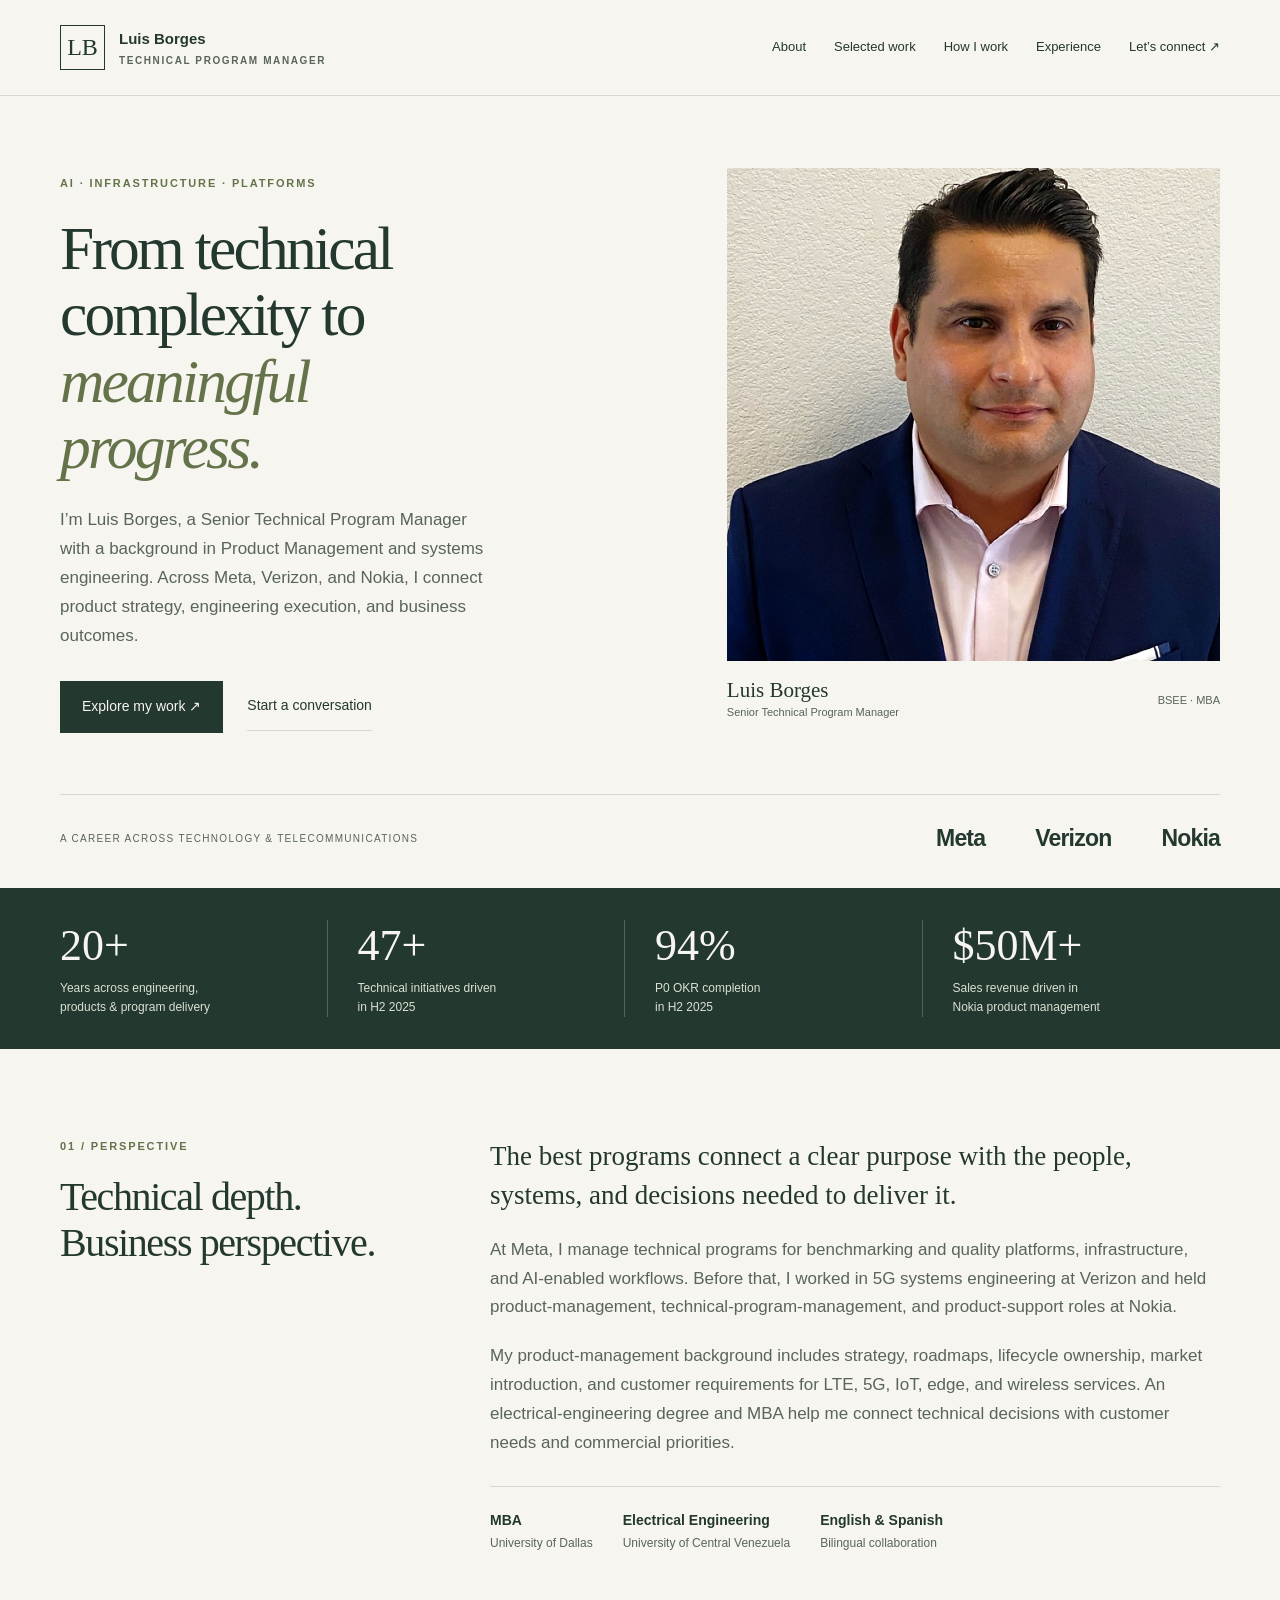
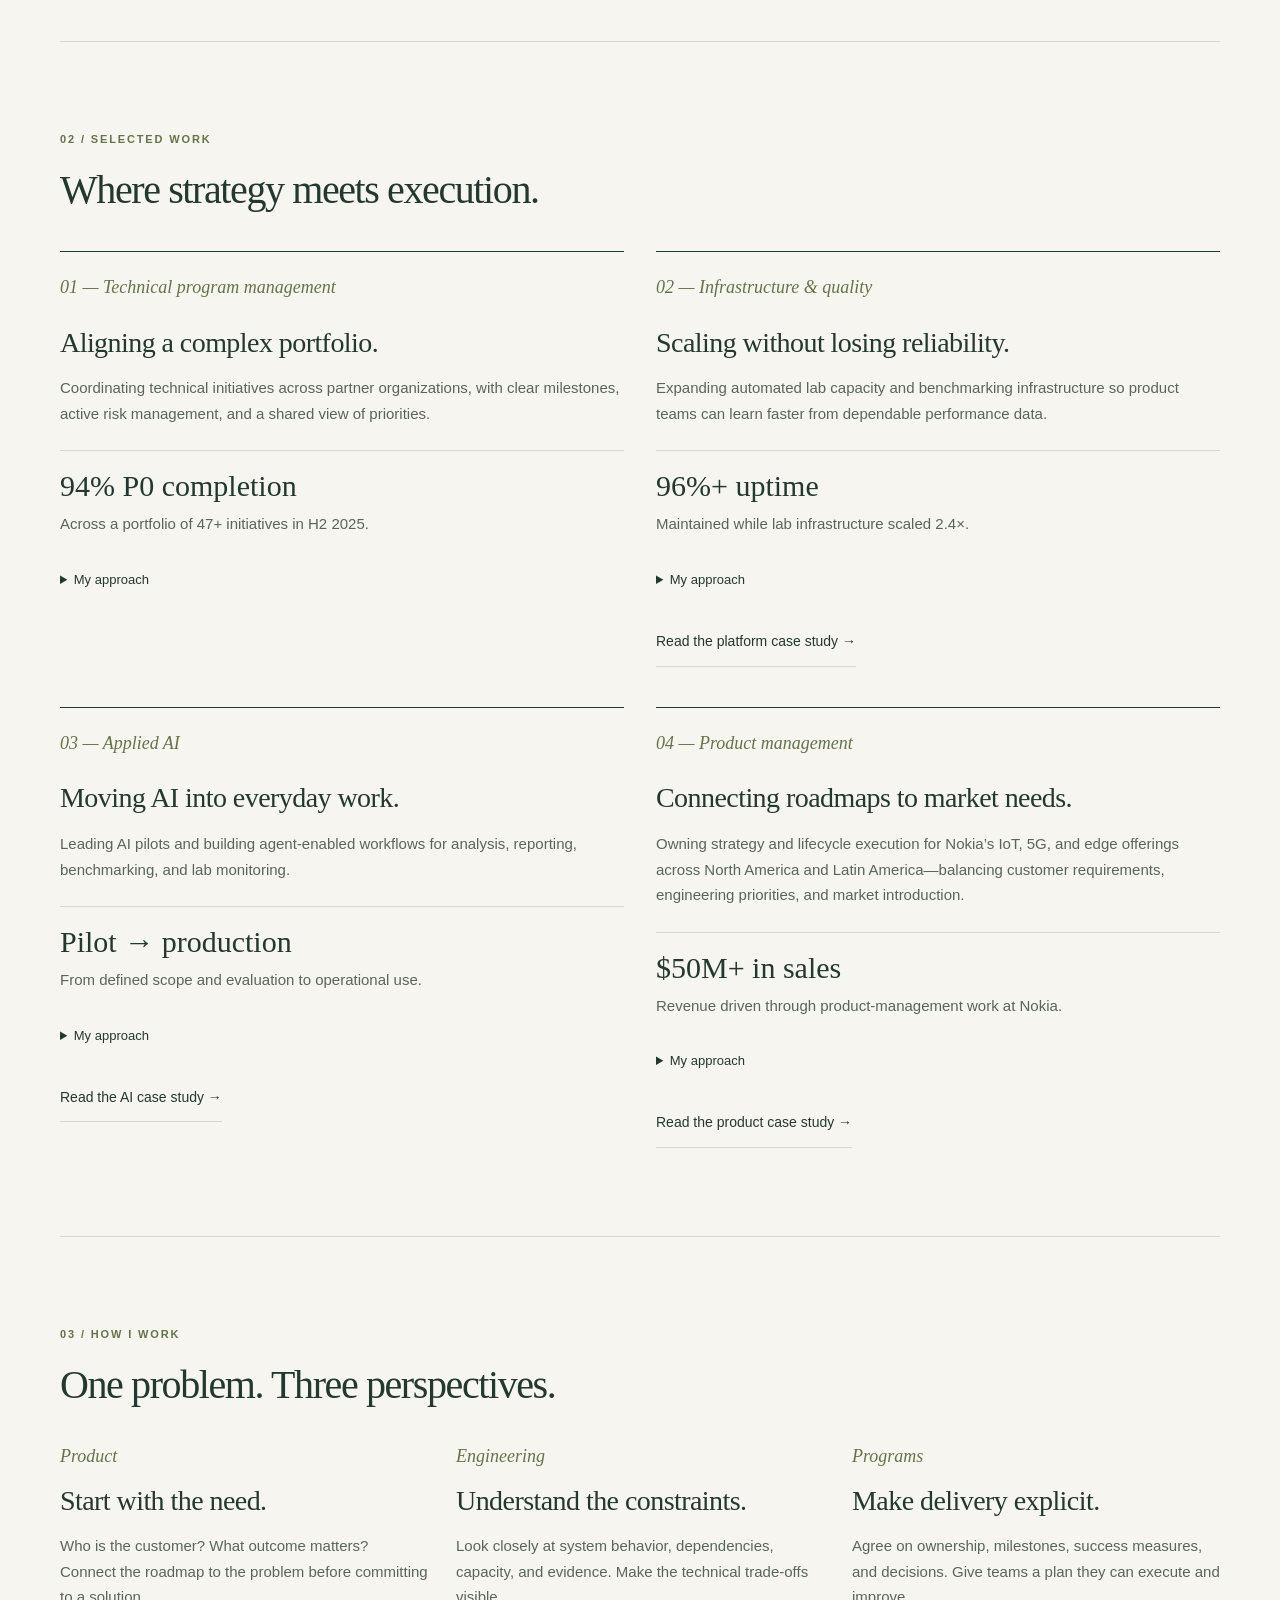
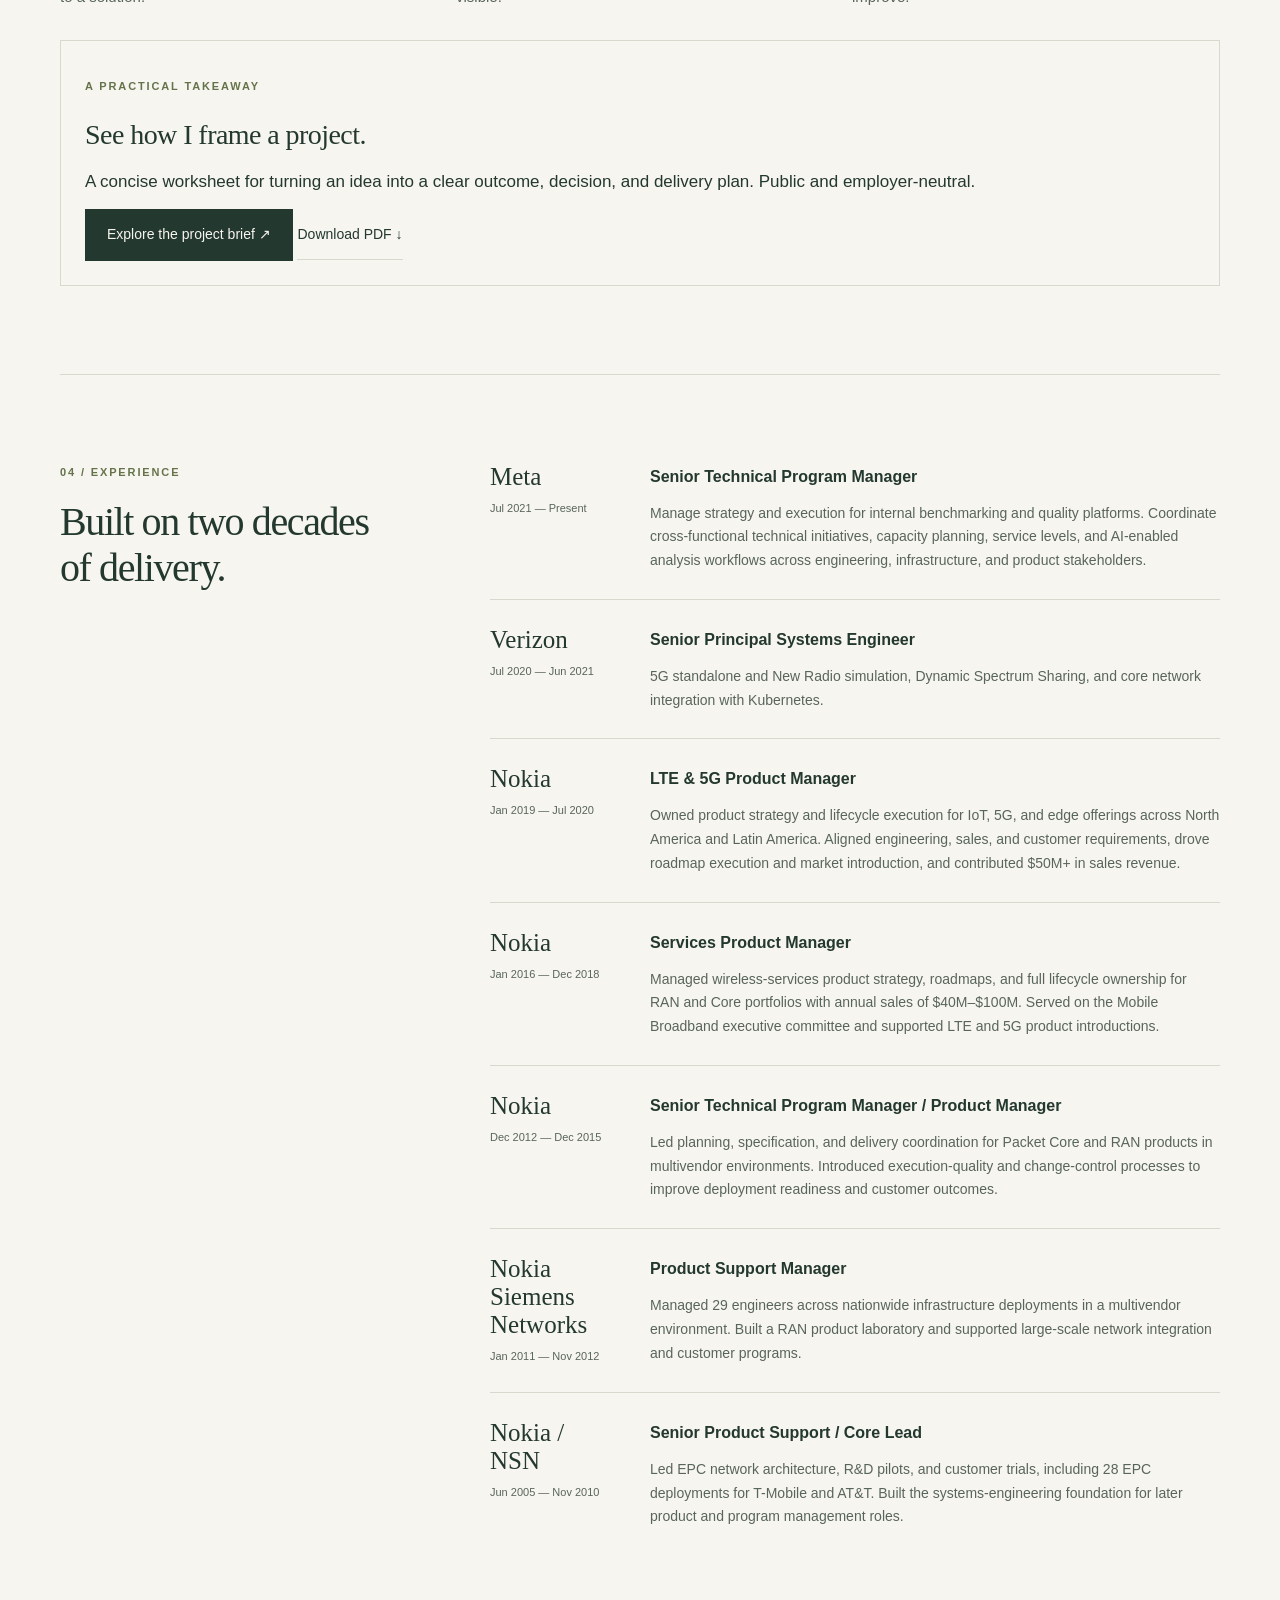
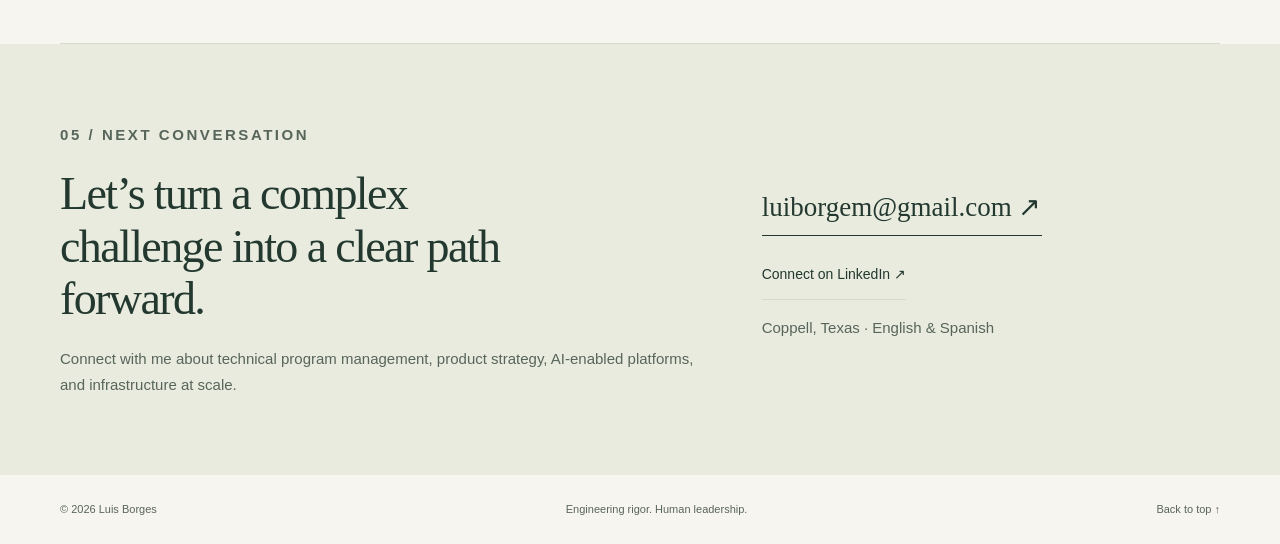
==== commit 36178321: "feat: add career case studies and public project brief" ====
--- a/index.html
+++ b/index.html
@@ -1,10 +1,5 @@
-<!doctype html><html lang="en"><head><meta charset="utf-8"><meta name="viewport" content="width=device-width,initial-scale=1"><title>Luis Borges — Senior Technical Program Manager | Product Management Background</title><meta name="description" content="Luis Borges, BSEE, MBA — Senior Technical Program Manager with a background in product management and systems engineering across Meta, Verizon and Nokia."><style>
-:root{--paper:#f7f5ef;--ink:#23382f;--muted:#58655b;--line:#d7d9cc;--accent:#65734b}*{box-sizing:border-box}html{scroll-behavior:smooth}body{margin:0;background:var(--paper);color:var(--ink);font:17px/1.7 -apple-system,BlinkMacSystemFont,'Segoe UI',sans-serif}a{color:inherit;text-decoration:none}a:hover{text-decoration:underline;text-underline-offset:5px}a:focus-visible,summary:focus-visible{outline:3px solid #9c6b29;outline-offset:5px}.wrap{width:min(1160px,calc(100% - 48px));margin:auto}p,h1,h2,h3,figure{margin:0}header{border-bottom:1px solid var(--line)}.nav{min-height:95px;display:flex;justify-content:space-between;align-items:center;gap:20px}.brand{display:flex;align-items:center;gap:14px;font-size:15px;font-weight:600}.monogram{border:1px solid var(--ink);width:45px;height:45px;display:grid;place-items:center;font:24px Georgia,serif}.brand small{display:block;font-size:10px;letter-spacing:.16em;text-transform:uppercase;color:var(--muted)}nav{display:flex;gap:28px;font-size:13px}nav a{padding:12px 0}.eyebrow{font-size:11px;letter-spacing:.17em;text-transform:uppercase;font-weight:650;color:var(--accent)}.hero{display:grid;grid-template-columns:1.2fr 1fr;gap:75px;align-items:center;padding:72px 0 55px}h1{font:400 clamp(42px,4.8vw,68px)/1.08 Georgia,serif;letter-spacing:-.045em;max-width:13ch;margin:22px 0 26px}h1 em{color:var(--accent);font-weight:400}.intro{font-size:17px;color:var(--muted);max-width:46ch}.actions{display:flex;align-items:center;gap:24px;flex-wrap:wrap;margin-top:30px}.button{background:var(--ink);color:var(--paper);padding:14px 22px;display:inline-block;font-size:14px;min-height:48px}.button:hover{background:#395346;text-decoration:none}.text-link{font-size:14px;border-bottom:1px solid var(--line);padding:12px 0;display:inline-block}.portrait{padding:0;background:transparent;border:0}.portrait img{display:block;width:100%;height:auto}.portrait figcaption{padding:17px 0;display:flex;justify-content:space-between;align-items:center;gap:12px;font-size:11px;color:var(--muted)}.portrait strong{display:block;font:21px Georgia,serif;color:var(--ink)}.companies{border-top:1px solid var(--line);padding:24px 0 30px;display:flex;justify-content:space-between;align-items:center;gap:25px}.companies p{font-size:10px;text-transform:uppercase;letter-spacing:.13em;color:var(--muted)}.companies div{display:flex;gap:50px;font-weight:600;font-size:23px;letter-spacing:-.035em}.metrics{background:var(--ink);color:var(--paper)}.metric-grid{display:grid;grid-template-columns:repeat(4,1fr);gap:30px;padding:32px 0}.metric{border-right:1px solid #526357;padding-right:20px}.metric:last-child{border:0}.metric strong{font:44px Georgia,serif;display:block}.metric span{display:block;color:#dbe0d3;font-size:12px;line-height:1.6;margin-top:8px}.section{padding:88px 0;border-bottom:1px solid var(--line)}.split{display:grid;grid-template-columns:1fr 2fr;gap:65px}h2{font:40px/1.15 Georgia,serif;letter-spacing:-.035em;margin-top:18px}.prose{color:var(--muted)}.prose p+p{margin-top:20px}.prose .lead{font:27px/1.45 Georgia,serif;color:var(--ink)}.credentials{display:flex;gap:30px;flex-wrap:wrap;margin-top:28px;padding-top:22px;border-top:1px solid var(--line);font-size:12px}.credentials strong{display:block;color:var(--ink);font-size:14px}.section-head{margin-bottom:38px}.work{display:grid;grid-template-columns:repeat(2,1fr);gap:40px 32px}.work article{border-top:1px solid var(--ink);padding-top:22px}.number{font:italic 18px Georgia,serif;color:var(--accent)}h3{font:28px/1.2 Georgia,serif;letter-spacing:-.02em;margin:23px 0 16px}.work p{font-size:15px;color:var(--muted)}.outcome{margin-top:24px;border-top:1px solid var(--line);padding-top:18px}.outcome strong{display:block;font:30px Georgia,serif;color:var(--ink);margin-bottom:8px}details{margin-top:20px}summary{cursor:pointer;font-size:13px;padding:12px 0;min-height:44px}details p{padding:8px 0;font-size:14px!important}.job{display:grid;grid-template-columns:130px 1fr;gap:30px;padding:26px 0;border-bottom:1px solid var(--line)}.job:first-child{padding-top:0}.job:last-child{border:0}.company{font:25px Georgia,serif}.date{font-size:11px;color:var(--muted);margin-top:8px}.job p{font-size:14px;color:var(--muted);margin-top:10px}.job strong{font-size:16px}.contact{background:#e8ebde;padding:78px 0}.contact-grid{display:grid;grid-template-columns:1.4fr 1fr;gap:60px;align-items:center}.contact h2{font-size:46px;max-width:20ch;margin:20px 0}.contact p{font-size:15px;color:var(--muted)}.contact-links{display:flex;flex-direction:column;align-items:flex-start;gap:15px}.email{font:27px Georgia,serif;border-bottom:1px solid var(--ink);padding:12px 0;overflow-wrap:anywhere}footer{display:flex;justify-content:space-between;gap:20px;padding:25px 0;font-size:11px;color:var(--muted)}.skip{position:absolute;top:-100px;left:20px;padding:12px;background:var(--ink);color:white}.skip:focus{top:10px}
-@media(max-width:850px){.hero{gap:30px}h1{font-size:46px}.split{grid-template-columns:1fr;gap:32px}.companies div{gap:25px}.contact-grid{gap:25px}}
-@media(max-width:620px){.wrap{width:calc(100% - 40px)}.nav{flex-wrap:wrap;padding:18px 0;gap:8px}nav{width:100%;justify-content:space-between;gap:10px}.hero{grid-template-columns:1fr;padding:38px 0;gap:35px}h1{font-size:49px}.portrait{max-width:420px;margin:auto;width:100%}.companies{flex-direction:column;align-items:flex-start;gap:15px}.companies div{width:100%;justify-content:space-between}.metric-grid{grid-template-columns:1fr 1fr;gap:28px 22px}.metric:nth-child(2){border:0}.metric strong{font-size:38px}.section{padding:58px 0}h2{font-size:35px}.work{grid-template-columns:1fr;gap:35px}.job{grid-template-columns:1fr;gap:12px}.contact-grid{grid-template-columns:1fr;gap:25px}.contact{padding:55px 0}.contact h2{font-size:37px}.email{font-size:24px}footer{flex-wrap:wrap}}
-@media(prefers-reduced-motion:reduce){html{scroll-behavior:auto}}
-</style></head><body><a class="skip" href="#main">Skip to content</a><header><div class="wrap nav"><a class="brand" href="#main"><span class="monogram" aria-hidden="true">LB</span><span>Luis Borges<small>Technical Program Manager</small></span></a><nav aria-label="Main navigation"><a href="#about">About</a><a href="#work">Selected work</a><a href="#experience">Experience</a><a href="#contact">Let’s connect ↗</a></nav></div></header><main id="main"><div class="wrap"><section class="hero" aria-labelledby="hero-title"><div><p class="eyebrow">AI · Infrastructure · Platforms</p><h1 id="hero-title">From technical complexity to <em>meaningful progress.</em></h1><p class="intro">I’m Luis Borges, a Senior Technical Program Manager with a background in Product Management and systems engineering. Across Meta, Verizon, and Nokia, I connect product strategy, engineering execution, and business outcomes.</p><div class="actions"><a class="button" href="#work">Explore my work ↗</a><a class="text-link" href="mailto:luiborgem@gmail.com">Start a conversation</a></div></div><figure class="portrait"><img src="luis-borges-portrait.jpg" width="886" height="886" alt="Luis Borges wearing a navy jacket" fetchpriority="high"><figcaption><div><strong>Luis Borges</strong>Senior Technical Program Manager</div><span>BSEE · MBA</span></figcaption></figure></section><div class="companies"><p>A career across technology &amp; telecommunications</p><div><span>Meta</span><span>Verizon</span><span>Nokia</span></div></div></div><section class="metrics" aria-label="Career highlights"><div class="wrap metric-grid"><div class="metric"><strong>20+</strong><span>Years across engineering,<br>products &amp; program delivery</span></div><div class="metric"><strong>47+</strong><span>Technical initiatives driven<br>in H2 2025</span></div><div class="metric"><strong>94%</strong><span>P0 OKR completion<br>in H2 2025</span></div><div class="metric"><strong>$50M+</strong><span>Sales revenue driven in<br>Nokia product management</span></div></div></section><section id="about" class="section wrap split"><div><p class="eyebrow">01 / Perspective</p><h2>Technical depth.<br>Business perspective.</h2></div><div class="prose"><p class="lead">The best programs connect a clear purpose with the people, systems, and decisions needed to deliver it.</p><p>At Meta, I manage technical programs for benchmarking and quality platforms, infrastructure, and AI-enabled workflows. Before that, I worked in 5G systems engineering at Verizon and held product-management, technical-program-management, and product-support roles at Nokia.</p><p>My product-management background includes strategy, roadmaps, lifecycle ownership, market introduction, and customer requirements for LTE, 5G, IoT, edge, and wireless services. An electrical-engineering degree and MBA help me connect technical decisions with customer needs and commercial priorities.</p><div class="credentials"><div><strong>MBA</strong>University of Dallas</div><div><strong>Electrical Engineering</strong>University of Central Venezuela</div><div><strong>English &amp; Spanish</strong>Bilingual collaboration</div></div></div></section><section id="work" class="section wrap"><div class="section-head"><p class="eyebrow">02 / Selected work</p><h2>Where strategy meets execution.</h2></div><div class="work"><article><span class="number">01 — Technical program management</span><h3>Aligning a complex portfolio.</h3><p>Coordinating technical initiatives across partner organizations, with clear milestones, active risk management, and a shared view of priorities.</p><p class="outcome"><strong>94% P0 completion</strong>Across a portfolio of 47+ initiatives in H2 2025.</p><details><summary>My approach</summary><p>Connect milestones to team priorities, surface dependencies early, and give stakeholders a clear view of decisions, risks, and progress.</p></details></article><article><span class="number">02 — Infrastructure &amp; quality</span><h3>Scaling without losing reliability.</h3><p>Expanding automated lab capacity and benchmarking infrastructure so product teams can learn faster from dependable performance data.</p><p class="outcome"><strong>96%+ uptime</strong>Maintained while lab infrastructure scaled 2.4×.</p><details><summary>My approach</summary><p>Plan capacity alongside operational readiness. Build ownership, monitoring, and repeatable processes into the platform—not after the expansion.</p></details></article><article><span class="number">03 — Applied AI</span><h3>Moving AI into everyday work.</h3><p>Leading AI pilots and building agent-enabled workflows for analysis, reporting, benchmarking, and lab monitoring.</p><p class="outcome"><strong>Pilot → production</strong>From defined scope and evaluation to operational use.</p><details><summary>My approach</summary><p>Start with a real workflow, define what useful performance looks like, evaluate the result, and make a deliberate go/no-go decision before scaling.</p></details></article><article><span class="number">04 — Product management</span><h3>Connecting roadmaps to market needs.</h3><p>Owning strategy and lifecycle execution for Nokia’s IoT, 5G, and edge offerings across North America and Latin America—balancing customer requirements, engineering priorities, and market introduction.</p><p class="outcome"><strong>$50M+ in sales</strong>Revenue driven through product-management work at Nokia.</p><details><summary>My approach</summary><p>Translate customer needs into roadmap priorities, align sales and engineering around launch readiness, and evaluate success through customer and commercial outcomes.</p></details></article></div></section><section id="experience" class="section wrap split"><div><p class="eyebrow">03 / Experience</p><h2>Built on two decades<br>of delivery.</h2></div><div><article class="job"><div><div class="company">Meta</div><div class="date">Jul 2021 — Present</div></div><div><strong>Senior Technical Program Manager</strong><p>Manage strategy and execution for internal benchmarking and quality platforms. Coordinate cross-functional technical initiatives, capacity planning, service levels, and AI-enabled analysis workflows across engineering, infrastructure, and product stakeholders.</p></div></article><article class="job"><div><div class="company">Verizon</div><div class="date">Jul 2020 — Jun 2021</div></div><div><strong>Senior Principal Systems Engineer</strong><p>5G standalone and New Radio simulation, Dynamic Spectrum Sharing, and core network integration with Kubernetes.</p></div></article><article class="job"><div><div class="company">Nokia</div><div class="date">Jan 2019 — Jul 2020</div></div><div><strong>LTE &amp; 5G Product Manager</strong><p>Owned product strategy and lifecycle execution for IoT, 5G, and edge offerings across North America and Latin America. Aligned engineering, sales, and customer requirements, drove roadmap execution and market introduction, and contributed $50M+ in sales revenue.</p></div></article>
+<!doctype html><html lang="en"><head><meta charset="utf-8"><meta name="viewport" content="width=device-width,initial-scale=1"><title>Luis Borges — Senior Technical Program Manager | Product Management Background</title><meta name="description" content="Luis Borges, BSEE, MBA — Senior Technical Program Manager with a background in product management and systems engineering across Meta, Verizon and Nokia."><link rel="stylesheet" href="portfolio.css"><link rel="canonical" href="https://luiborge23.github.io/"><meta property="og:title" content="Luis Borges | Technical Program Management &amp; Product Experience"><meta property="og:description" content="Explore my work across product strategy, reliable platforms, and applied AI."><meta property="og:type" content="website"><meta property="og:image" content="https://luiborge23.github.io/social-preview.png"><meta name="twitter:card" content="summary_large_image"></head><body><a class="skip" href="#main">Skip to content</a><header><div class="wrap nav"><a class="brand" href="#main"><span class="monogram" aria-hidden="true">LB</span><span>Luis Borges<small>Technical Program Manager</small></span></a><nav aria-label="Main navigation"><a href="#about">About</a><a href="#work">Selected work</a><a href="#method">How I work</a><a href="#experience">Experience</a><a href="#contact">Let’s connect ↗</a></nav></div></header><main id="main"><div class="wrap"><section class="hero" aria-labelledby="hero-title"><div><p class="eyebrow">AI · Infrastructure · Platforms</p><h1 id="hero-title">From technical complexity to <em>meaningful progress.</em></h1><p class="intro">I’m Luis Borges, a Senior Technical Program Manager with a background in Product Management and systems engineering. Across Meta, Verizon, and Nokia, I connect product strategy, engineering execution, and business outcomes.</p><div class="actions"><a class="button" href="#work">Explore my work ↗</a><a class="text-link" href="mailto:luiborgem@gmail.com">Start a conversation</a></div></div><figure class="portrait"><img src="luis-borges-portrait.jpg" width="886" height="886" alt="Luis Borges wearing a navy jacket" fetchpriority="high"><figcaption><div><strong>Luis Borges</strong>Senior Technical Program Manager</div><span>BSEE · MBA</span></figcaption></figure></section><div class="companies"><p>A career across technology &amp; telecommunications</p><div><span>Meta</span><span>Verizon</span><span>Nokia</span></div></div></div><section class="metrics" aria-label="Career highlights"><div class="wrap metric-grid"><div class="metric"><strong>20+</strong><span>Years across engineering,<br>products &amp; program delivery</span></div><div class="metric"><strong>47+</strong><span>Technical initiatives driven<br>in H2 2025</span></div><div class="metric"><strong>94%</strong><span>P0 OKR completion<br>in H2 2025</span></div><div class="metric"><strong>$50M+</strong><span>Sales revenue driven in<br>Nokia product management</span></div></div></section><section id="about" class="section wrap split"><div><p class="eyebrow">01 / Perspective</p><h2>Technical depth.<br>Business perspective.</h2></div><div class="prose"><p class="lead">The best programs connect a clear purpose with the people, systems, and decisions needed to deliver it.</p><p>At Meta, I manage technical programs for benchmarking and quality platforms, infrastructure, and AI-enabled workflows. Before that, I worked in 5G systems engineering at Verizon and held product-management, technical-program-management, and product-support roles at Nokia.</p><p>My product-management background includes strategy, roadmaps, lifecycle ownership, market introduction, and customer requirements for LTE, 5G, IoT, edge, and wireless services. An electrical-engineering degree and MBA help me connect technical decisions with customer needs and commercial priorities.</p><div class="credentials"><div><strong>MBA</strong>University of Dallas</div><div><strong>Electrical Engineering</strong>University of Central Venezuela</div><div><strong>English &amp; Spanish</strong>Bilingual collaboration</div></div></div></section><section id="work" class="section wrap"><div class="section-head"><p class="eyebrow">02 / Selected work</p><h2>Where strategy meets execution.</h2></div><div class="work"><article><span class="number">01 — Technical program management</span><h3>Aligning a complex portfolio.</h3><p>Coordinating technical initiatives across partner organizations, with clear milestones, active risk management, and a shared view of priorities.</p><p class="outcome"><strong>94% P0 completion</strong>Across a portfolio of 47+ initiatives in H2 2025.</p><details><summary>My approach</summary><p>Connect milestones to team priorities, surface dependencies early, and give stakeholders a clear view of decisions, risks, and progress.</p></details></article><article><span class="number">02 — Infrastructure &amp; quality</span><h3>Scaling without losing reliability.</h3><p>Expanding automated lab capacity and benchmarking infrastructure so product teams can learn faster from dependable performance data.</p><p class="outcome"><strong>96%+ uptime</strong>Maintained while lab infrastructure scaled 2.4×.</p><details><summary>My approach</summary><p>Plan capacity alongside operational readiness. Build ownership, monitoring, and repeatable processes into the platform—not after the expansion.</p></details><a class="text-link" href="platform-scale.html">Read the platform case study →</a></article><article><span class="number">03 — Applied AI</span><h3>Moving AI into everyday work.</h3><p>Leading AI pilots and building agent-enabled workflows for analysis, reporting, benchmarking, and lab monitoring.</p><p class="outcome"><strong>Pilot → production</strong>From defined scope and evaluation to operational use.</p><details><summary>My approach</summary><p>Start with a real workflow, define what useful performance looks like, evaluate the result, and make a deliberate go/no-go decision before scaling.</p></details><a class="text-link" href="applied-ai.html">Read the AI case study →</a></article><article><span class="number">04 — Product management</span><h3>Connecting roadmaps to market needs.</h3><p>Owning strategy and lifecycle execution for Nokia’s IoT, 5G, and edge offerings across North America and Latin America—balancing customer requirements, engineering priorities, and market introduction.</p><p class="outcome"><strong>$50M+ in sales</strong>Revenue driven through product-management work at Nokia.</p><details><summary>My approach</summary><p>Translate customer needs into roadmap priorities, align sales and engineering around launch readiness, and evaluate success through customer and commercial outcomes.</p></details><a class="text-link" href="product-strategy.html">Read the product case study →</a></article></div></section><section id="method" class="section wrap"><p class="eyebrow">03 / How I work</p><h2>One problem. Three perspectives.</h2><div class="method-grid"><article><span class="number">Product</span><h3>Start with the need.</h3><p>Who is the customer? What outcome matters? Connect the roadmap to the problem before committing to a solution.</p></article><article><span class="number">Engineering</span><h3>Understand the constraints.</h3><p>Look closely at system behavior, dependencies, capacity, and evidence. Make the technical trade-offs visible.</p></article><article><span class="number">Programs</span><h3>Make delivery explicit.</h3><p>Agree on ownership, milestones, success measures, and decisions. Give teams a plan they can execute and improve.</p></article></div><div class="resource"><p class="eyebrow">A practical takeaway</p><h3>See how I frame a project.</h3><p>A concise worksheet for turning an idea into a clear outcome, decision, and delivery plan. Public and employer-neutral.</p><a class="button" href="working-brief.html">Explore the project brief ↗</a> <a class="text-link" href="project-brief.pdf" download>Download PDF ↓</a></div></section><section id="experience" class="section wrap split"><div><p class="eyebrow">04 / Experience</p><h2>Built on two decades<br>of delivery.</h2></div><div><article class="job"><div><div class="company">Meta</div><div class="date">Jul 2021 — Present</div></div><div><strong>Senior Technical Program Manager</strong><p>Manage strategy and execution for internal benchmarking and quality platforms. Coordinate cross-functional technical initiatives, capacity planning, service levels, and AI-enabled analysis workflows across engineering, infrastructure, and product stakeholders.</p></div></article><article class="job"><div><div class="company">Verizon</div><div class="date">Jul 2020 — Jun 2021</div></div><div><strong>Senior Principal Systems Engineer</strong><p>5G standalone and New Radio simulation, Dynamic Spectrum Sharing, and core network integration with Kubernetes.</p></div></article><article class="job"><div><div class="company">Nokia</div><div class="date">Jan 2019 — Jul 2020</div></div><div><strong>LTE &amp; 5G Product Manager</strong><p>Owned product strategy and lifecycle execution for IoT, 5G, and edge offerings across North America and Latin America. Aligned engineering, sales, and customer requirements, drove roadmap execution and market introduction, and contributed $50M+ in sales revenue.</p></div></article>
 <article class="job"><div><div class="company">Nokia</div><div class="date">Jan 2016 — Dec 2018</div></div><div><strong>Services Product Manager</strong><p>Managed wireless-services product strategy, roadmaps, and full lifecycle ownership for RAN and Core portfolios with annual sales of $40M–$100M. Served on the Mobile Broadband executive committee and supported LTE and 5G product introductions.</p></div></article>
 <article class="job"><div><div class="company">Nokia</div><div class="date">Dec 2012 — Dec 2015</div></div><div><strong>Senior Technical Program Manager / Product Manager</strong><p>Led planning, specification, and delivery coordination for Packet Core and RAN products in multivendor environments. Introduced execution-quality and change-control processes to improve deployment readiness and customer outcomes.</p></div></article>
 <article class="job"><div><div class="company">Nokia Siemens Networks</div><div class="date">Jan 2011 — Nov 2012</div></div><div><strong>Product Support Manager</strong><p>Managed 29 engineers across nationwide infrastructure deployments in a multivendor environment. Built a RAN product laboratory and supported large-scale network integration and customer programs.</p></div></article>
-<article class="job"><div><div class="company">Nokia / NSN</div><div class="date">Jun 2005 — Nov 2010</div></div><div><strong>Senior Product Support / Core Lead</strong><p>Led EPC network architecture, R&amp;D pilots, and customer trials, including 28 EPC deployments for T-Mobile and AT&amp;T. Built the systems-engineering foundation for later product and program management roles.</p></div></article></div></section><section id="contact" class="contact"><div class="wrap contact-grid"><div><p class="eyebrow">04 / Next conversation</p><h2>Let’s turn a complex challenge into a clear path forward.</h2><p>Connect with me about technical program management, product strategy, AI-enabled platforms, and infrastructure at scale.</p></div><div class="contact-links"><a class="email" href="mailto:luiborgem@gmail.com">luiborgem@gmail.com ↗</a><a class="text-link" href="https://www.linkedin.com/in/luis-borges-bsee-mba-16369a3/" target="_blank" rel="noopener noreferrer">Connect on LinkedIn ↗</a><p>Coppell, Texas · English &amp; Spanish</p></div></div></section></main><footer class="wrap"><span>© 2026 Luis Borges</span><span>Engineering rigor. Human leadership.</span><a href="#main">Back to top ↑</a></footer></body></html>+<article class="job"><div><div class="company">Nokia / NSN</div><div class="date">Jun 2005 — Nov 2010</div></div><div><strong>Senior Product Support / Core Lead</strong><p>Led EPC network architecture, R&amp;D pilots, and customer trials, including 28 EPC deployments for T-Mobile and AT&amp;T. Built the systems-engineering foundation for later product and program management roles.</p></div></article></div></section><section id="contact" class="contact"><div class="wrap contact-grid"><div><p class="eyebrow">05 / Next conversation</p><h2>Let’s turn a complex challenge into a clear path forward.</h2><p>Connect with me about technical program management, product strategy, AI-enabled platforms, and infrastructure at scale.</p></div><div class="contact-links"><a class="email" href="mailto:luiborgem@gmail.com">luiborgem@gmail.com ↗</a><a class="text-link" href="https://www.linkedin.com/in/luis-borges-bsee-mba-16369a3/" target="_blank" rel="noopener noreferrer">Connect on LinkedIn ↗</a><p>Coppell, Texas · English &amp; Spanish</p></div></div></section></main><footer class="wrap"><span>© 2026 Luis Borges</span><span>Engineering rigor. Human leadership.</span><a href="#main">Back to top ↑</a></footer></body></html>
--- a/portfolio.css
+++ b/portfolio.css
@@ -0,0 +1,7 @@
+
+:root{--paper:#f7f5ef;--ink:#23382f;--muted:#58655b;--line:#d7d9cc;--accent:#65734b}*{box-sizing:border-box}html{scroll-behavior:smooth}body{margin:0;background:var(--paper);color:var(--ink);font:17px/1.7 -apple-system,BlinkMacSystemFont,'Segoe UI',sans-serif}a{color:inherit;text-decoration:none}a:hover{text-decoration:underline;text-underline-offset:5px}a:focus-visible,summary:focus-visible{outline:3px solid #9c6b29;outline-offset:5px}.wrap{width:min(1160px,calc(100% - 48px));margin:auto}p,h1,h2,h3,figure{margin:0}header{border-bottom:1px solid var(--line)}.nav{min-height:95px;display:flex;justify-content:space-between;align-items:center;gap:20px}.brand{display:flex;align-items:center;gap:14px;font-size:15px;font-weight:600}.monogram{border:1px solid var(--ink);width:45px;height:45px;display:grid;place-items:center;font:24px Georgia,serif}.brand small{display:block;font-size:10px;letter-spacing:.16em;text-transform:uppercase;color:var(--muted)}nav{display:flex;gap:28px;font-size:13px}nav a{padding:12px 0}.eyebrow{font-size:11px;letter-spacing:.17em;text-transform:uppercase;font-weight:650;color:var(--accent)}.hero{display:grid;grid-template-columns:1.2fr 1fr;gap:75px;align-items:center;padding:72px 0 55px}h1{font:400 clamp(42px,4.8vw,68px)/1.08 Georgia,serif;letter-spacing:-.045em;max-width:13ch;margin:22px 0 26px}h1 em{color:var(--accent);font-weight:400}.intro{font-size:17px;color:var(--muted);max-width:46ch}.actions{display:flex;align-items:center;gap:24px;flex-wrap:wrap;margin-top:30px}.button{background:var(--ink);color:var(--paper);padding:14px 22px;display:inline-block;font-size:14px;min-height:48px}.button:hover{background:#395346;text-decoration:none}.text-link{font-size:14px;border-bottom:1px solid var(--line);padding:12px 0;display:inline-block}.portrait{padding:0;background:transparent;border:0}.portrait img{display:block;width:100%;height:auto}.portrait figcaption{padding:17px 0;display:flex;justify-content:space-between;align-items:center;gap:12px;font-size:11px;color:var(--muted)}.portrait strong{display:block;font:21px Georgia,serif;color:var(--ink)}.companies{border-top:1px solid var(--line);padding:24px 0 30px;display:flex;justify-content:space-between;align-items:center;gap:25px}.companies p{font-size:10px;text-transform:uppercase;letter-spacing:.13em;color:var(--muted)}.companies div{display:flex;gap:50px;font-weight:600;font-size:23px;letter-spacing:-.035em}.metrics{background:var(--ink);color:var(--paper)}.metric-grid{display:grid;grid-template-columns:repeat(4,1fr);gap:30px;padding:32px 0}.metric{border-right:1px solid #526357;padding-right:20px}.metric:last-child{border:0}.metric strong{font:44px Georgia,serif;display:block}.metric span{display:block;color:#dbe0d3;font-size:12px;line-height:1.6;margin-top:8px}.section{padding:88px 0;border-bottom:1px solid var(--line)}.split{display:grid;grid-template-columns:1fr 2fr;gap:65px}h2{font:40px/1.15 Georgia,serif;letter-spacing:-.035em;margin-top:18px}.prose{color:var(--muted)}.prose p+p{margin-top:20px}.prose .lead{font:27px/1.45 Georgia,serif;color:var(--ink)}.credentials{display:flex;gap:30px;flex-wrap:wrap;margin-top:28px;padding-top:22px;border-top:1px solid var(--line);font-size:12px}.credentials strong{display:block;color:var(--ink);font-size:14px}.section-head{margin-bottom:38px}.work{display:grid;grid-template-columns:repeat(2,1fr);gap:40px 32px}.work article{border-top:1px solid var(--ink);padding-top:22px}.number{font:italic 18px Georgia,serif;color:var(--accent)}h3{font:28px/1.2 Georgia,serif;letter-spacing:-.02em;margin:23px 0 16px}.work p{font-size:15px;color:var(--muted)}.outcome{margin-top:24px;border-top:1px solid var(--line);padding-top:18px}.outcome strong{display:block;font:30px Georgia,serif;color:var(--ink);margin-bottom:8px}details{margin-top:20px}summary{cursor:pointer;font-size:13px;padding:12px 0;min-height:44px}details p{padding:8px 0;font-size:14px!important}.job{display:grid;grid-template-columns:130px 1fr;gap:30px;padding:26px 0;border-bottom:1px solid var(--line)}.job:first-child{padding-top:0}.job:last-child{border:0}.company{font:25px Georgia,serif}.date{font-size:11px;color:var(--muted);margin-top:8px}.job p{font-size:14px;color:var(--muted);margin-top:10px}.job strong{font-size:16px}.contact{background:#e8ebde;padding:78px 0}.contact-grid{display:grid;grid-template-columns:1.4fr 1fr;gap:60px;align-items:center}.contact h2{font-size:46px;max-width:20ch;margin:20px 0}.contact p{font-size:15px;color:var(--muted)}.contact-links{display:flex;flex-direction:column;align-items:flex-start;gap:15px}.email{font:27px Georgia,serif;border-bottom:1px solid var(--ink);padding:12px 0;overflow-wrap:anywhere}footer{display:flex;justify-content:space-between;gap:20px;padding:25px 0;font-size:11px;color:var(--muted)}.skip{position:absolute;top:-100px;left:20px;padding:12px;background:var(--ink);color:white}.skip:focus{top:10px}
+@media(max-width:850px){.hero{gap:30px}h1{font-size:46px}.split{grid-template-columns:1fr;gap:32px}.companies div{gap:25px}.contact-grid{gap:25px}}
+@media(max-width:620px){.wrap{width:calc(100% - 40px)}.nav{flex-wrap:wrap;padding:18px 0;gap:8px}nav{width:100%;justify-content:space-between;gap:10px}.hero{grid-template-columns:1fr;padding:38px 0;gap:35px}h1{font-size:49px}.portrait{max-width:420px;margin:auto;width:100%}.companies{flex-direction:column;align-items:flex-start;gap:15px}.companies div{width:100%;justify-content:space-between}.metric-grid{grid-template-columns:1fr 1fr;gap:28px 22px}.metric:nth-child(2){border:0}.metric strong{font-size:38px}.section{padding:58px 0}h2{font-size:35px}.work{grid-template-columns:1fr;gap:35px}.job{grid-template-columns:1fr;gap:12px}.contact-grid{grid-template-columns:1fr;gap:25px}.contact{padding:55px 0}.contact h2{font-size:37px}.email{font-size:24px}footer{flex-wrap:wrap}}
+@media(prefers-reduced-motion:reduce){html{scroll-behavior:auto}}
+
+.case-hero{padding:64px 0 48px}.case-hero h1{max-width:20ch;font-size:clamp(38px,5vw,64px)}.case-hero .intro{max-width:65ch}.case-meta{display:flex;gap:24px;flex-wrap:wrap;margin-top:28px;font-size:13px;color:var(--muted)}.case-section{padding:45px 0;border-top:1px solid var(--line);display:grid;grid-template-columns:1fr 2fr;gap:60px}.case-section h2{font-size:32px;margin:0}.case-section p+p{margin-top:18px}.case-section li{margin:10px 0}.flow{display:grid;grid-template-columns:repeat(3,1fr);gap:18px;margin:30px 0}.flow div{padding:24px;background:#e8ebde}.flow strong{font:24px Georgia,serif;display:block;margin-bottom:10px}.flow p{font-size:14px}.case-note{font-size:12px;color:var(--muted);padding:25px 0}.method-grid{display:grid;grid-template-columns:repeat(3,1fr);gap:28px;margin-top:35px}.method-grid h3{margin-top:12px}.method-grid p{font-size:15px;color:var(--muted)}.resource{padding:24px;border:1px solid var(--line);margin-top:30px}.resource p{margin:12px 0}.work a.text-link{margin-top:15px}.case-bottom{display:flex;gap:28px;flex-wrap:wrap;padding:35px 0}.brief-grid{display:grid;grid-template-columns:1fr 1fr;gap:20px}.brief-grid section{padding:22px;border:1px solid var(--line)}.brief-grid h2{font-size:24px;margin:0 0 12px}.brief-grid p{font-size:14px}.brief-grid .wide{grid-column:1/-1}@media(max-width:620px){.case-section{grid-template-columns:1fr;gap:20px}.flow,.method-grid,.brief-grid{grid-template-columns:1fr}.case-hero{padding-top:38px}.case-section{padding:32px 0}}@media print{header,footer,.case-bottom,.actions,.skip{display:none}.wrap{width:100%}.case-hero{padding:10px 0}.case-hero h1{font-size:30px}.brief-grid{gap:8px}.brief-grid section{padding:12px;break-inside:avoid}.brief-grid h2{font-size:18px}.brief-grid p{font-size:11px}.case-note{padding:10px 0}}
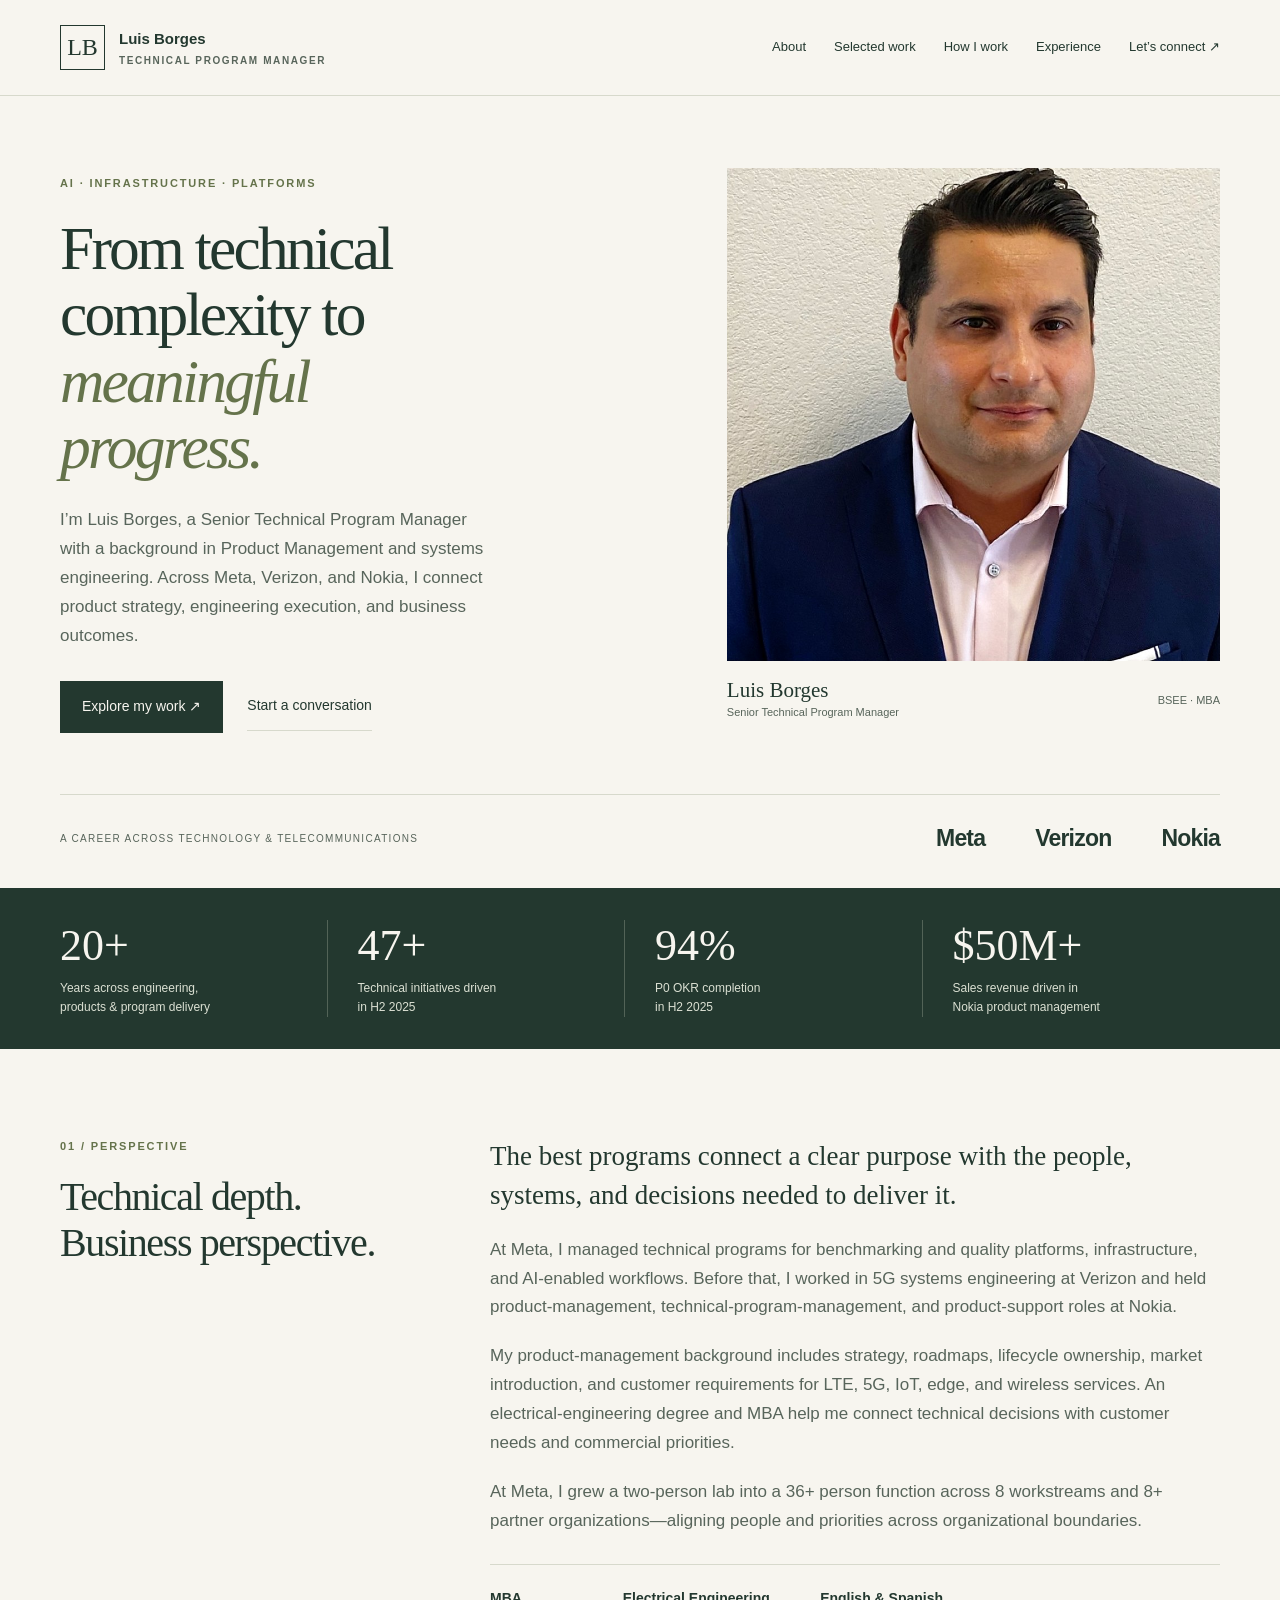
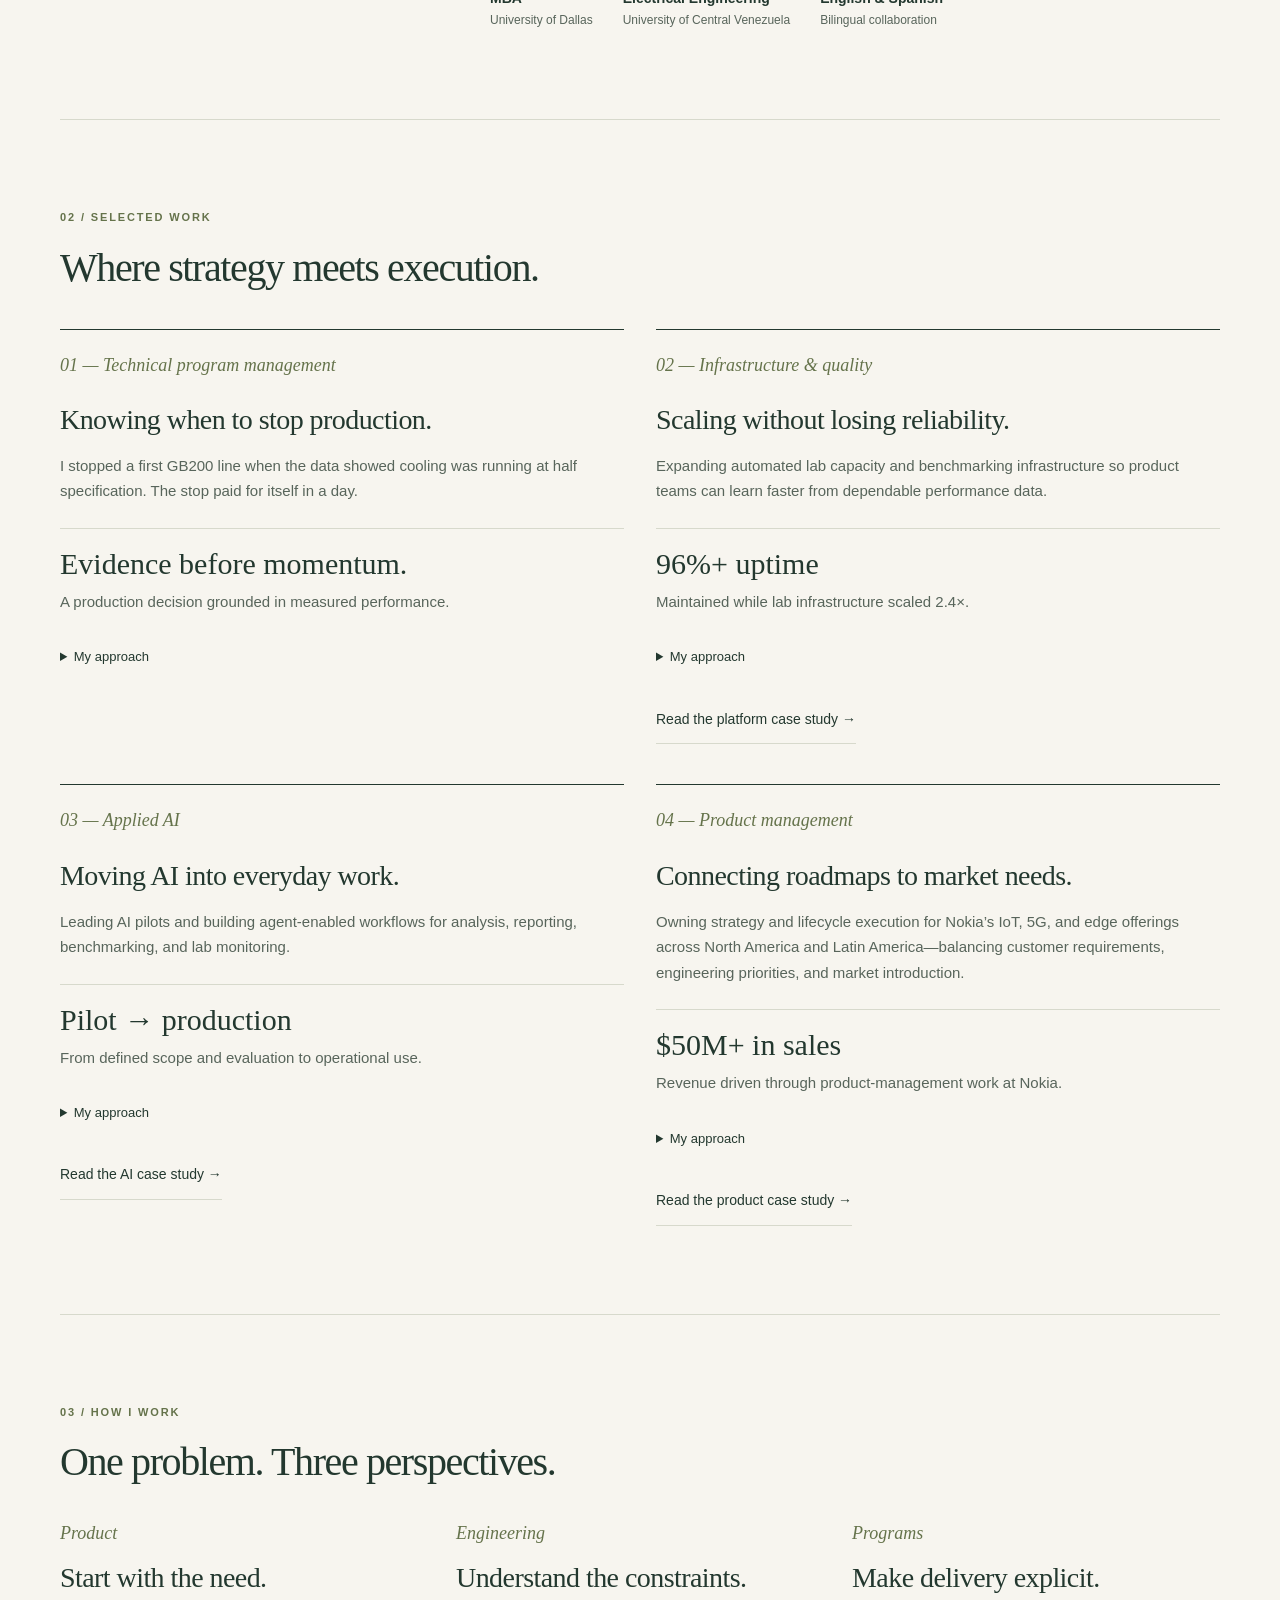
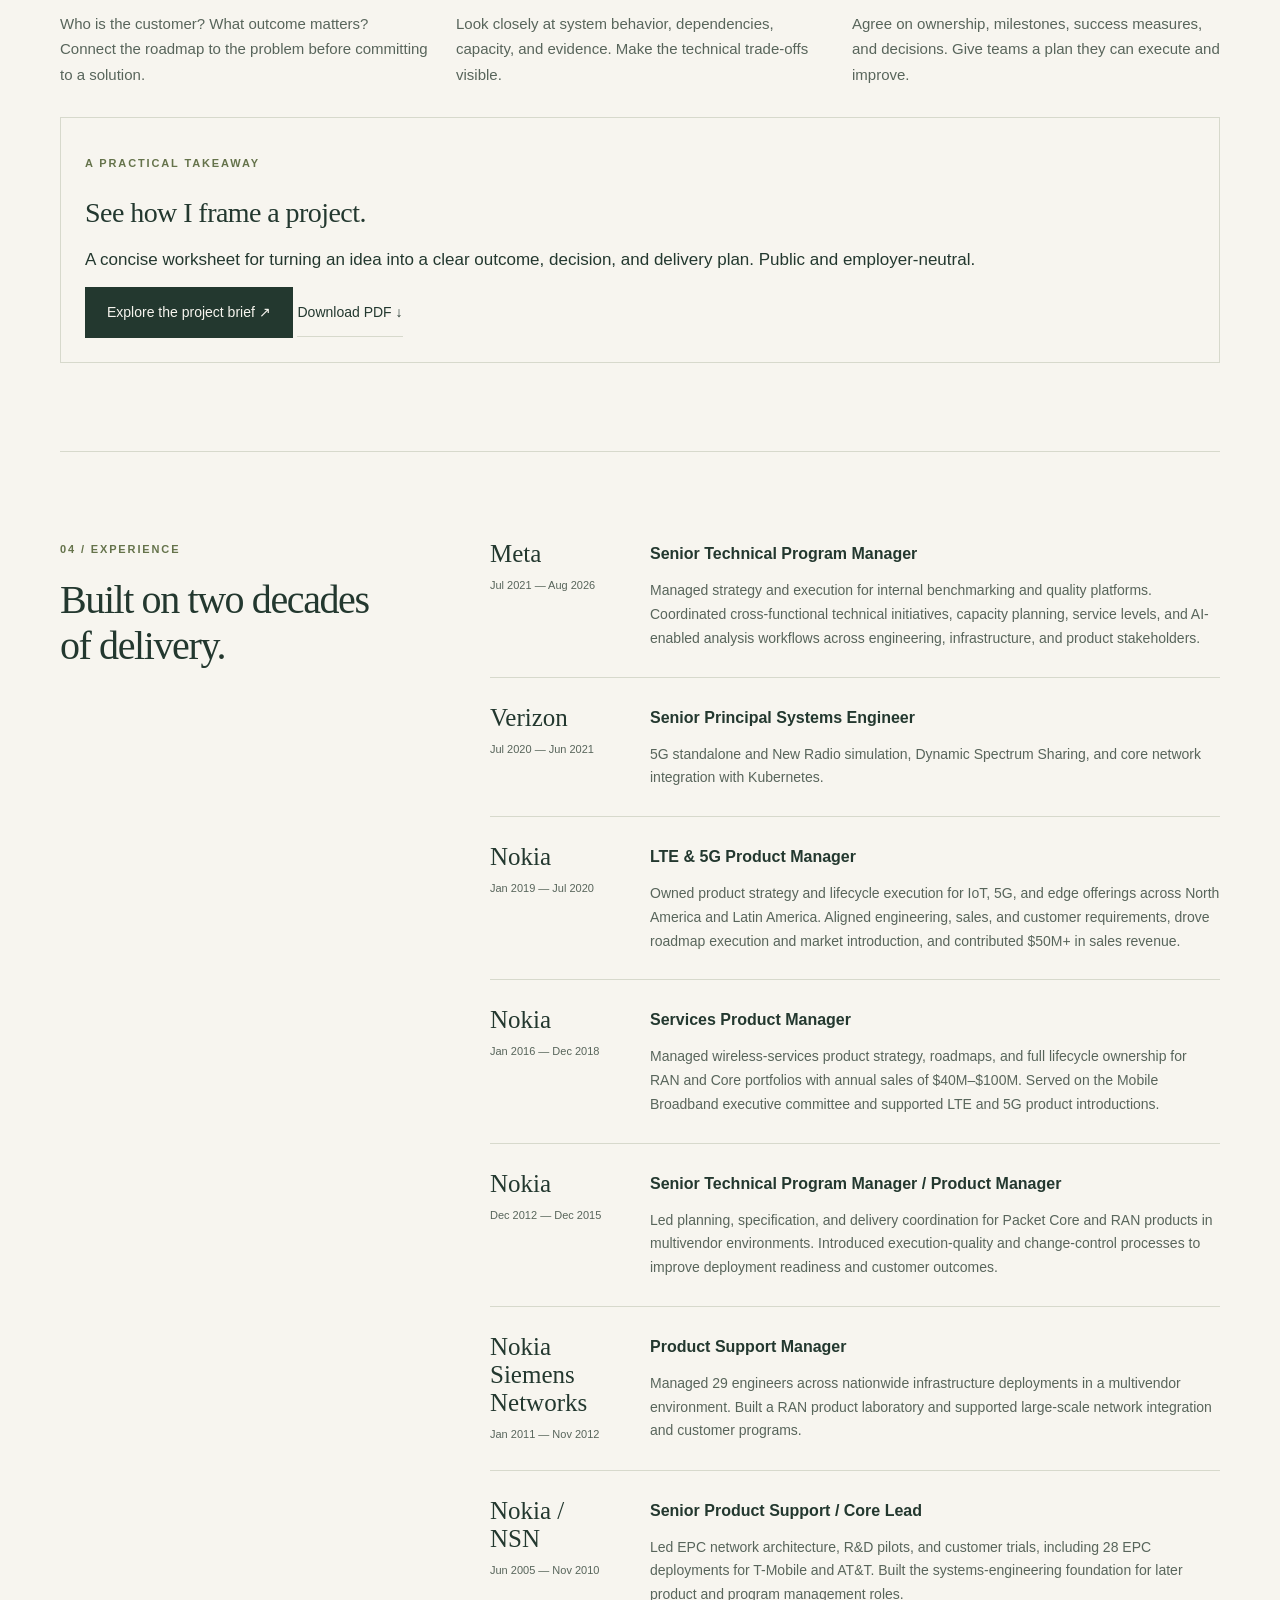
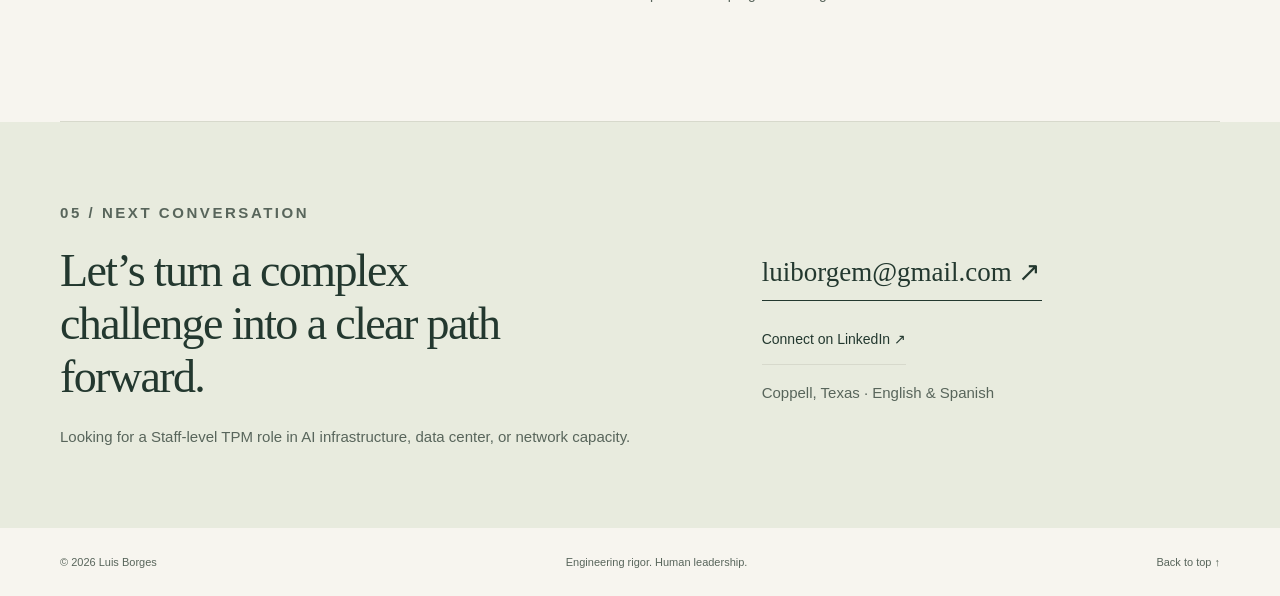
==== commit 1d977c04: "feat: publish approved career stories and opportunity focus" ====
--- a/index.html
+++ b/index.html
@@ -1,5 +1,5 @@
-<!doctype html><html lang="en"><head><meta charset="utf-8"><meta name="viewport" content="width=device-width,initial-scale=1"><title>Luis Borges — Senior Technical Program Manager | Product Management Background</title><meta name="description" content="Luis Borges, BSEE, MBA — Senior Technical Program Manager with a background in product management and systems engineering across Meta, Verizon and Nokia."><link rel="stylesheet" href="portfolio.css"><link rel="canonical" href="https://luiborge23.github.io/"><meta property="og:title" content="Luis Borges | Technical Program Management &amp; Product Experience"><meta property="og:description" content="Explore my work across product strategy, reliable platforms, and applied AI."><meta property="og:type" content="website"><meta property="og:image" content="https://luiborge23.github.io/social-preview.png"><meta name="twitter:card" content="summary_large_image"></head><body><a class="skip" href="#main">Skip to content</a><header><div class="wrap nav"><a class="brand" href="#main"><span class="monogram" aria-hidden="true">LB</span><span>Luis Borges<small>Technical Program Manager</small></span></a><nav aria-label="Main navigation"><a href="#about">About</a><a href="#work">Selected work</a><a href="#method">How I work</a><a href="#experience">Experience</a><a href="#contact">Let’s connect ↗</a></nav></div></header><main id="main"><div class="wrap"><section class="hero" aria-labelledby="hero-title"><div><p class="eyebrow">AI · Infrastructure · Platforms</p><h1 id="hero-title">From technical complexity to <em>meaningful progress.</em></h1><p class="intro">I’m Luis Borges, a Senior Technical Program Manager with a background in Product Management and systems engineering. Across Meta, Verizon, and Nokia, I connect product strategy, engineering execution, and business outcomes.</p><div class="actions"><a class="button" href="#work">Explore my work ↗</a><a class="text-link" href="mailto:luiborgem@gmail.com">Start a conversation</a></div></div><figure class="portrait"><img src="luis-borges-portrait.jpg" width="886" height="886" alt="Luis Borges wearing a navy jacket" fetchpriority="high"><figcaption><div><strong>Luis Borges</strong>Senior Technical Program Manager</div><span>BSEE · MBA</span></figcaption></figure></section><div class="companies"><p>A career across technology &amp; telecommunications</p><div><span>Meta</span><span>Verizon</span><span>Nokia</span></div></div></div><section class="metrics" aria-label="Career highlights"><div class="wrap metric-grid"><div class="metric"><strong>20+</strong><span>Years across engineering,<br>products &amp; program delivery</span></div><div class="metric"><strong>47+</strong><span>Technical initiatives driven<br>in H2 2025</span></div><div class="metric"><strong>94%</strong><span>P0 OKR completion<br>in H2 2025</span></div><div class="metric"><strong>$50M+</strong><span>Sales revenue driven in<br>Nokia product management</span></div></div></section><section id="about" class="section wrap split"><div><p class="eyebrow">01 / Perspective</p><h2>Technical depth.<br>Business perspective.</h2></div><div class="prose"><p class="lead">The best programs connect a clear purpose with the people, systems, and decisions needed to deliver it.</p><p>At Meta, I manage technical programs for benchmarking and quality platforms, infrastructure, and AI-enabled workflows. Before that, I worked in 5G systems engineering at Verizon and held product-management, technical-program-management, and product-support roles at Nokia.</p><p>My product-management background includes strategy, roadmaps, lifecycle ownership, market introduction, and customer requirements for LTE, 5G, IoT, edge, and wireless services. An electrical-engineering degree and MBA help me connect technical decisions with customer needs and commercial priorities.</p><div class="credentials"><div><strong>MBA</strong>University of Dallas</div><div><strong>Electrical Engineering</strong>University of Central Venezuela</div><div><strong>English &amp; Spanish</strong>Bilingual collaboration</div></div></div></section><section id="work" class="section wrap"><div class="section-head"><p class="eyebrow">02 / Selected work</p><h2>Where strategy meets execution.</h2></div><div class="work"><article><span class="number">01 — Technical program management</span><h3>Aligning a complex portfolio.</h3><p>Coordinating technical initiatives across partner organizations, with clear milestones, active risk management, and a shared view of priorities.</p><p class="outcome"><strong>94% P0 completion</strong>Across a portfolio of 47+ initiatives in H2 2025.</p><details><summary>My approach</summary><p>Connect milestones to team priorities, surface dependencies early, and give stakeholders a clear view of decisions, risks, and progress.</p></details></article><article><span class="number">02 — Infrastructure &amp; quality</span><h3>Scaling without losing reliability.</h3><p>Expanding automated lab capacity and benchmarking infrastructure so product teams can learn faster from dependable performance data.</p><p class="outcome"><strong>96%+ uptime</strong>Maintained while lab infrastructure scaled 2.4×.</p><details><summary>My approach</summary><p>Plan capacity alongside operational readiness. Build ownership, monitoring, and repeatable processes into the platform—not after the expansion.</p></details><a class="text-link" href="platform-scale.html">Read the platform case study →</a></article><article><span class="number">03 — Applied AI</span><h3>Moving AI into everyday work.</h3><p>Leading AI pilots and building agent-enabled workflows for analysis, reporting, benchmarking, and lab monitoring.</p><p class="outcome"><strong>Pilot → production</strong>From defined scope and evaluation to operational use.</p><details><summary>My approach</summary><p>Start with a real workflow, define what useful performance looks like, evaluate the result, and make a deliberate go/no-go decision before scaling.</p></details><a class="text-link" href="applied-ai.html">Read the AI case study →</a></article><article><span class="number">04 — Product management</span><h3>Connecting roadmaps to market needs.</h3><p>Owning strategy and lifecycle execution for Nokia’s IoT, 5G, and edge offerings across North America and Latin America—balancing customer requirements, engineering priorities, and market introduction.</p><p class="outcome"><strong>$50M+ in sales</strong>Revenue driven through product-management work at Nokia.</p><details><summary>My approach</summary><p>Translate customer needs into roadmap priorities, align sales and engineering around launch readiness, and evaluate success through customer and commercial outcomes.</p></details><a class="text-link" href="product-strategy.html">Read the product case study →</a></article></div></section><section id="method" class="section wrap"><p class="eyebrow">03 / How I work</p><h2>One problem. Three perspectives.</h2><div class="method-grid"><article><span class="number">Product</span><h3>Start with the need.</h3><p>Who is the customer? What outcome matters? Connect the roadmap to the problem before committing to a solution.</p></article><article><span class="number">Engineering</span><h3>Understand the constraints.</h3><p>Look closely at system behavior, dependencies, capacity, and evidence. Make the technical trade-offs visible.</p></article><article><span class="number">Programs</span><h3>Make delivery explicit.</h3><p>Agree on ownership, milestones, success measures, and decisions. Give teams a plan they can execute and improve.</p></article></div><div class="resource"><p class="eyebrow">A practical takeaway</p><h3>See how I frame a project.</h3><p>A concise worksheet for turning an idea into a clear outcome, decision, and delivery plan. Public and employer-neutral.</p><a class="button" href="working-brief.html">Explore the project brief ↗</a> <a class="text-link" href="project-brief.pdf" download>Download PDF ↓</a></div></section><section id="experience" class="section wrap split"><div><p class="eyebrow">04 / Experience</p><h2>Built on two decades<br>of delivery.</h2></div><div><article class="job"><div><div class="company">Meta</div><div class="date">Jul 2021 — Present</div></div><div><strong>Senior Technical Program Manager</strong><p>Manage strategy and execution for internal benchmarking and quality platforms. Coordinate cross-functional technical initiatives, capacity planning, service levels, and AI-enabled analysis workflows across engineering, infrastructure, and product stakeholders.</p></div></article><article class="job"><div><div class="company">Verizon</div><div class="date">Jul 2020 — Jun 2021</div></div><div><strong>Senior Principal Systems Engineer</strong><p>5G standalone and New Radio simulation, Dynamic Spectrum Sharing, and core network integration with Kubernetes.</p></div></article><article class="job"><div><div class="company">Nokia</div><div class="date">Jan 2019 — Jul 2020</div></div><div><strong>LTE &amp; 5G Product Manager</strong><p>Owned product strategy and lifecycle execution for IoT, 5G, and edge offerings across North America and Latin America. Aligned engineering, sales, and customer requirements, drove roadmap execution and market introduction, and contributed $50M+ in sales revenue.</p></div></article>
+<!doctype html><html lang="en"><head><meta charset="utf-8"><meta name="viewport" content="width=device-width,initial-scale=1"><title>Luis Borges — Senior Technical Program Manager | Product Management Background</title><meta name="description" content="Luis Borges, BSEE, MBA — Senior Technical Program Manager with a background in product management and systems engineering across Meta, Verizon and Nokia."><link rel="stylesheet" href="portfolio.css"><link rel="canonical" href="https://luiborge23.github.io/"><meta property="og:title" content="Luis Borges | Technical Program Management &amp; Product Experience"><meta property="og:description" content="Explore my work across product strategy, reliable platforms, and applied AI."><meta property="og:type" content="website"><meta property="og:image" content="https://luiborge23.github.io/social-preview.png"><meta name="twitter:card" content="summary_large_image"></head><body><a class="skip" href="#main">Skip to content</a><header><div class="wrap nav"><a class="brand" href="#main"><span class="monogram" aria-hidden="true">LB</span><span>Luis Borges<small>Technical Program Manager</small></span></a><nav aria-label="Main navigation"><a href="#about">About</a><a href="#work">Selected work</a><a href="#method">How I work</a><a href="#experience">Experience</a><a href="#contact">Let’s connect ↗</a></nav></div></header><main id="main"><div class="wrap"><section class="hero" aria-labelledby="hero-title"><div><p class="eyebrow">AI · Infrastructure · Platforms</p><h1 id="hero-title">From technical complexity to <em>meaningful progress.</em></h1><p class="intro">I’m Luis Borges, a Senior Technical Program Manager with a background in Product Management and systems engineering. Across Meta, Verizon, and Nokia, I connect product strategy, engineering execution, and business outcomes.</p><div class="actions"><a class="button" href="#work">Explore my work ↗</a><a class="text-link" href="mailto:luiborgem@gmail.com">Start a conversation</a></div></div><figure class="portrait"><img src="luis-borges-portrait.jpg" width="886" height="886" alt="Luis Borges wearing a navy jacket" fetchpriority="high"><figcaption><div><strong>Luis Borges</strong>Senior Technical Program Manager</div><span>BSEE · MBA</span></figcaption></figure></section><div class="companies"><p>A career across technology &amp; telecommunications</p><div><span>Meta</span><span>Verizon</span><span>Nokia</span></div></div></div><section class="metrics" aria-label="Career highlights"><div class="wrap metric-grid"><div class="metric"><strong>20+</strong><span>Years across engineering,<br>products &amp; program delivery</span></div><div class="metric"><strong>47+</strong><span>Technical initiatives driven<br>in H2 2025</span></div><div class="metric"><strong>94%</strong><span>P0 OKR completion<br>in H2 2025</span></div><div class="metric"><strong>$50M+</strong><span>Sales revenue driven in<br>Nokia product management</span></div></div></section><section id="about" class="section wrap split"><div><p class="eyebrow">01 / Perspective</p><h2>Technical depth.<br>Business perspective.</h2></div><div class="prose"><p class="lead">The best programs connect a clear purpose with the people, systems, and decisions needed to deliver it.</p><p>At Meta, I managed technical programs for benchmarking and quality platforms, infrastructure, and AI-enabled workflows. Before that, I worked in 5G systems engineering at Verizon and held product-management, technical-program-management, and product-support roles at Nokia.</p><p>My product-management background includes strategy, roadmaps, lifecycle ownership, market introduction, and customer requirements for LTE, 5G, IoT, edge, and wireless services. An electrical-engineering degree and MBA help me connect technical decisions with customer needs and commercial priorities.</p><p>At Meta, I grew a two-person lab into a 36+ person function across 8 workstreams and 8+ partner organizations—aligning people and priorities across organizational boundaries.</p><div class="credentials"><div><strong>MBA</strong>University of Dallas</div><div><strong>Electrical Engineering</strong>University of Central Venezuela</div><div><strong>English &amp; Spanish</strong>Bilingual collaboration</div></div></div></section><section id="work" class="section wrap"><div class="section-head"><p class="eyebrow">02 / Selected work</p><h2>Where strategy meets execution.</h2></div><div class="work"><article><span class="number">01 — Technical program management</span><h3>Knowing when to stop production.</h3><p>I stopped a first GB200 line when the data showed cooling was running at half specification. The stop paid for itself in a day.</p><p class="outcome"><strong>Evidence before momentum.</strong>A production decision grounded in measured performance.</p><details><summary>My approach</summary><p>When measured performance does not meet requirements, the decision cannot rest on schedule pressure alone. In this case, the cooling data was the reason to stop.</p></details></article><article><span class="number">02 — Infrastructure &amp; quality</span><h3>Scaling without losing reliability.</h3><p>Expanding automated lab capacity and benchmarking infrastructure so product teams can learn faster from dependable performance data.</p><p class="outcome"><strong>96%+ uptime</strong>Maintained while lab infrastructure scaled 2.4×.</p><details><summary>My approach</summary><p>Plan capacity alongside operational readiness. Build ownership, monitoring, and repeatable processes into the platform—not after the expansion.</p></details><a class="text-link" href="platform-scale.html">Read the platform case study →</a></article><article><span class="number">03 — Applied AI</span><h3>Moving AI into everyday work.</h3><p>Leading AI pilots and building agent-enabled workflows for analysis, reporting, benchmarking, and lab monitoring.</p><p class="outcome"><strong>Pilot → production</strong>From defined scope and evaluation to operational use.</p><details><summary>My approach</summary><p>Start with a real workflow, define what useful performance looks like, evaluate the result, and make a deliberate go/no-go decision before scaling.</p></details><a class="text-link" href="applied-ai.html">Read the AI case study →</a></article><article><span class="number">04 — Product management</span><h3>Connecting roadmaps to market needs.</h3><p>Owning strategy and lifecycle execution for Nokia’s IoT, 5G, and edge offerings across North America and Latin America—balancing customer requirements, engineering priorities, and market introduction.</p><p class="outcome"><strong>$50M+ in sales</strong>Revenue driven through product-management work at Nokia.</p><details><summary>My approach</summary><p>Translate customer needs into roadmap priorities, align sales and engineering around launch readiness, and evaluate success through customer and commercial outcomes.</p></details><a class="text-link" href="product-strategy.html">Read the product case study →</a></article></div></section><section id="method" class="section wrap"><p class="eyebrow">03 / How I work</p><h2>One problem. Three perspectives.</h2><div class="method-grid"><article><span class="number">Product</span><h3>Start with the need.</h3><p>Who is the customer? What outcome matters? Connect the roadmap to the problem before committing to a solution.</p></article><article><span class="number">Engineering</span><h3>Understand the constraints.</h3><p>Look closely at system behavior, dependencies, capacity, and evidence. Make the technical trade-offs visible.</p></article><article><span class="number">Programs</span><h3>Make delivery explicit.</h3><p>Agree on ownership, milestones, success measures, and decisions. Give teams a plan they can execute and improve.</p></article></div><div class="resource"><p class="eyebrow">A practical takeaway</p><h3>See how I frame a project.</h3><p>A concise worksheet for turning an idea into a clear outcome, decision, and delivery plan. Public and employer-neutral.</p><a class="button" href="working-brief.html">Explore the project brief ↗</a> <a class="text-link" href="project-brief.pdf" download>Download PDF ↓</a></div></section><section id="experience" class="section wrap split"><div><p class="eyebrow">04 / Experience</p><h2>Built on two decades<br>of delivery.</h2></div><div><article class="job"><div><div class="company">Meta</div><div class="date">Jul 2021 — Aug 2026</div></div><div><strong>Senior Technical Program Manager</strong><p>Managed strategy and execution for internal benchmarking and quality platforms. Coordinated cross-functional technical initiatives, capacity planning, service levels, and AI-enabled analysis workflows across engineering, infrastructure, and product stakeholders.</p></div></article><article class="job"><div><div class="company">Verizon</div><div class="date">Jul 2020 — Jun 2021</div></div><div><strong>Senior Principal Systems Engineer</strong><p>5G standalone and New Radio simulation, Dynamic Spectrum Sharing, and core network integration with Kubernetes.</p></div></article><article class="job"><div><div class="company">Nokia</div><div class="date">Jan 2019 — Jul 2020</div></div><div><strong>LTE &amp; 5G Product Manager</strong><p>Owned product strategy and lifecycle execution for IoT, 5G, and edge offerings across North America and Latin America. Aligned engineering, sales, and customer requirements, drove roadmap execution and market introduction, and contributed $50M+ in sales revenue.</p></div></article>
 <article class="job"><div><div class="company">Nokia</div><div class="date">Jan 2016 — Dec 2018</div></div><div><strong>Services Product Manager</strong><p>Managed wireless-services product strategy, roadmaps, and full lifecycle ownership for RAN and Core portfolios with annual sales of $40M–$100M. Served on the Mobile Broadband executive committee and supported LTE and 5G product introductions.</p></div></article>
 <article class="job"><div><div class="company">Nokia</div><div class="date">Dec 2012 — Dec 2015</div></div><div><strong>Senior Technical Program Manager / Product Manager</strong><p>Led planning, specification, and delivery coordination for Packet Core and RAN products in multivendor environments. Introduced execution-quality and change-control processes to improve deployment readiness and customer outcomes.</p></div></article>
 <article class="job"><div><div class="company">Nokia Siemens Networks</div><div class="date">Jan 2011 — Nov 2012</div></div><div><strong>Product Support Manager</strong><p>Managed 29 engineers across nationwide infrastructure deployments in a multivendor environment. Built a RAN product laboratory and supported large-scale network integration and customer programs.</p></div></article>
-<article class="job"><div><div class="company">Nokia / NSN</div><div class="date">Jun 2005 — Nov 2010</div></div><div><strong>Senior Product Support / Core Lead</strong><p>Led EPC network architecture, R&amp;D pilots, and customer trials, including 28 EPC deployments for T-Mobile and AT&amp;T. Built the systems-engineering foundation for later product and program management roles.</p></div></article></div></section><section id="contact" class="contact"><div class="wrap contact-grid"><div><p class="eyebrow">05 / Next conversation</p><h2>Let’s turn a complex challenge into a clear path forward.</h2><p>Connect with me about technical program management, product strategy, AI-enabled platforms, and infrastructure at scale.</p></div><div class="contact-links"><a class="email" href="mailto:luiborgem@gmail.com">luiborgem@gmail.com ↗</a><a class="text-link" href="https://www.linkedin.com/in/luis-borges-bsee-mba-16369a3/" target="_blank" rel="noopener noreferrer">Connect on LinkedIn ↗</a><p>Coppell, Texas · English &amp; Spanish</p></div></div></section></main><footer class="wrap"><span>© 2026 Luis Borges</span><span>Engineering rigor. Human leadership.</span><a href="#main">Back to top ↑</a></footer></body></html>+<article class="job"><div><div class="company">Nokia / NSN</div><div class="date">Jun 2005 — Nov 2010</div></div><div><strong>Senior Product Support / Core Lead</strong><p>Led EPC network architecture, R&amp;D pilots, and customer trials, including 28 EPC deployments for T-Mobile and AT&amp;T. Built the systems-engineering foundation for later product and program management roles.</p></div></article></div></section><section id="contact" class="contact"><div class="wrap contact-grid"><div><p class="eyebrow">05 / Next conversation</p><h2>Let’s turn a complex challenge into a clear path forward.</h2><p>Looking for a Staff-level TPM role in AI infrastructure, data center, or network capacity.</p></div><div class="contact-links"><a class="email" href="mailto:luiborgem@gmail.com">luiborgem@gmail.com ↗</a><a class="text-link" href="https://www.linkedin.com/in/luis-borges-bsee-mba-16369a3/" target="_blank" rel="noopener noreferrer">Connect on LinkedIn ↗</a><p>Coppell, Texas · English &amp; Spanish</p></div></div></section></main><footer class="wrap"><span>© 2026 Luis Borges</span><span>Engineering rigor. Human leadership.</span><a href="#main">Back to top ↑</a></footer></body></html>
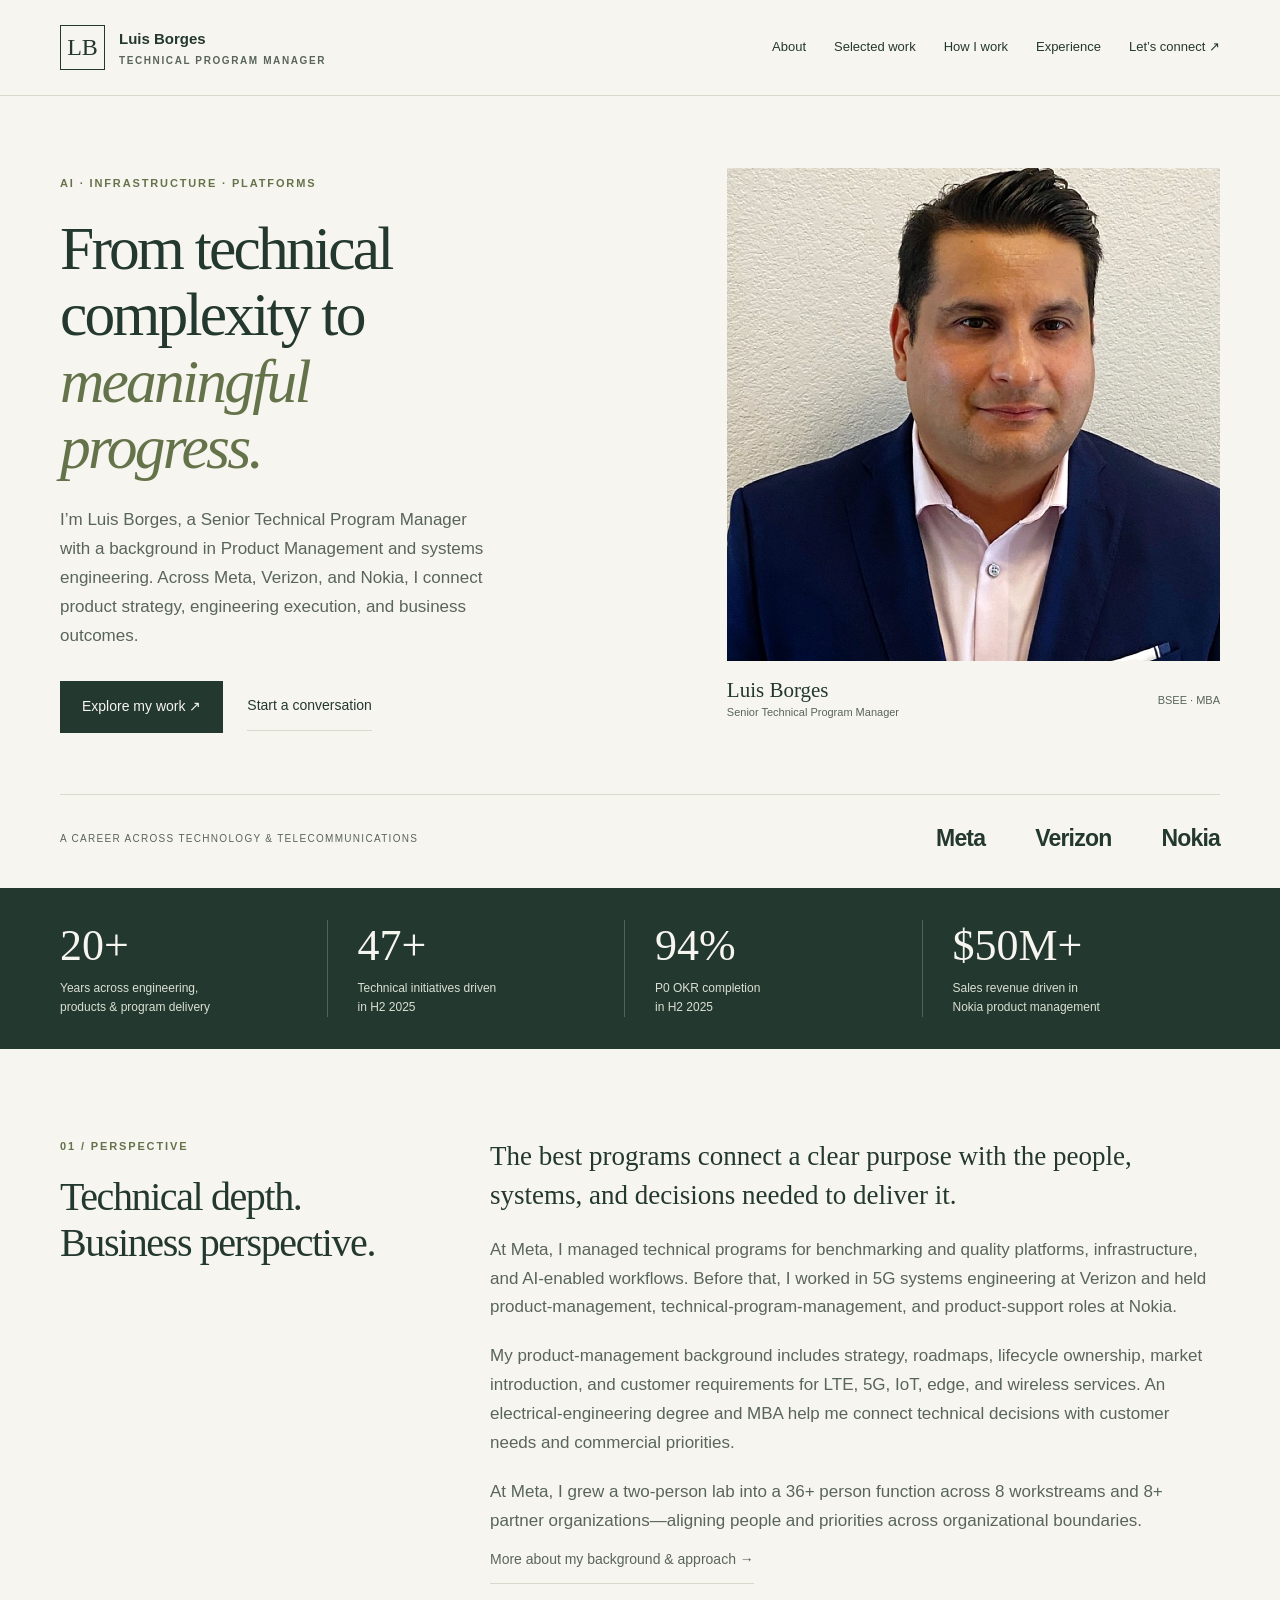
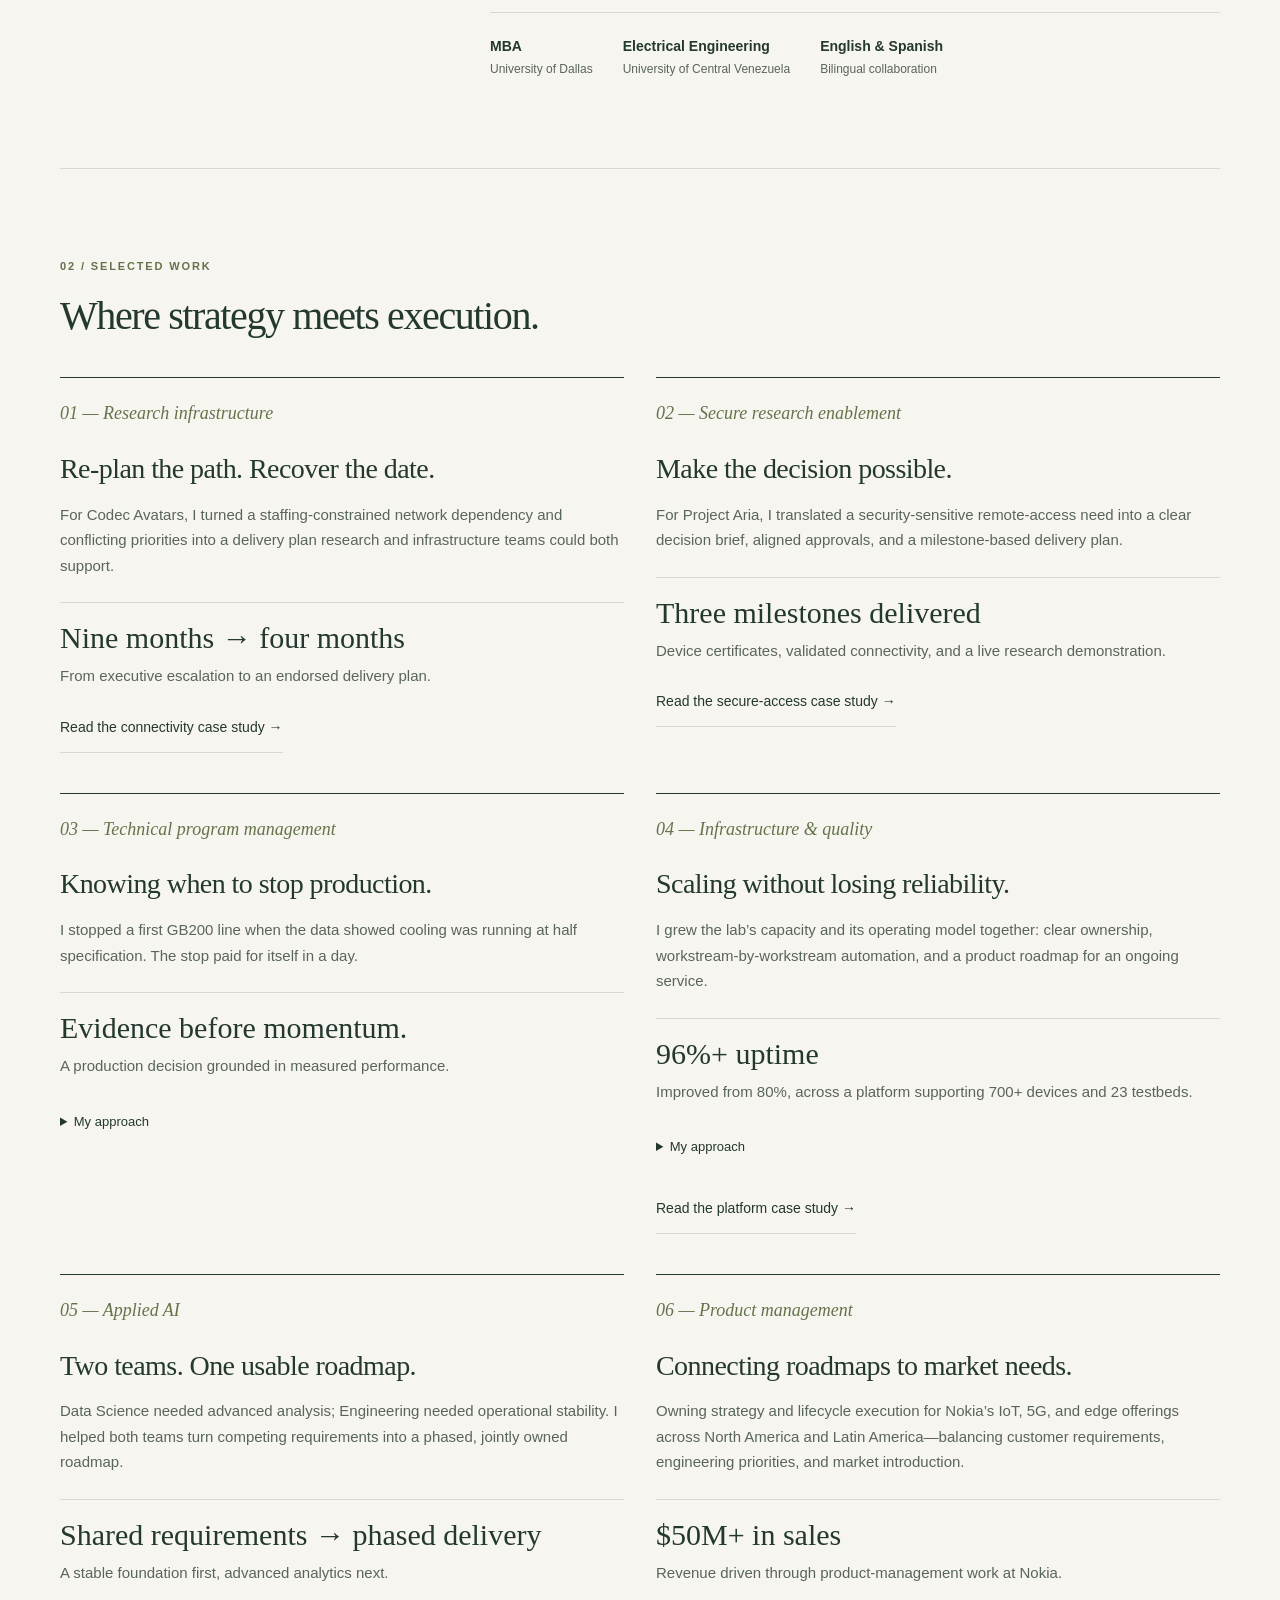
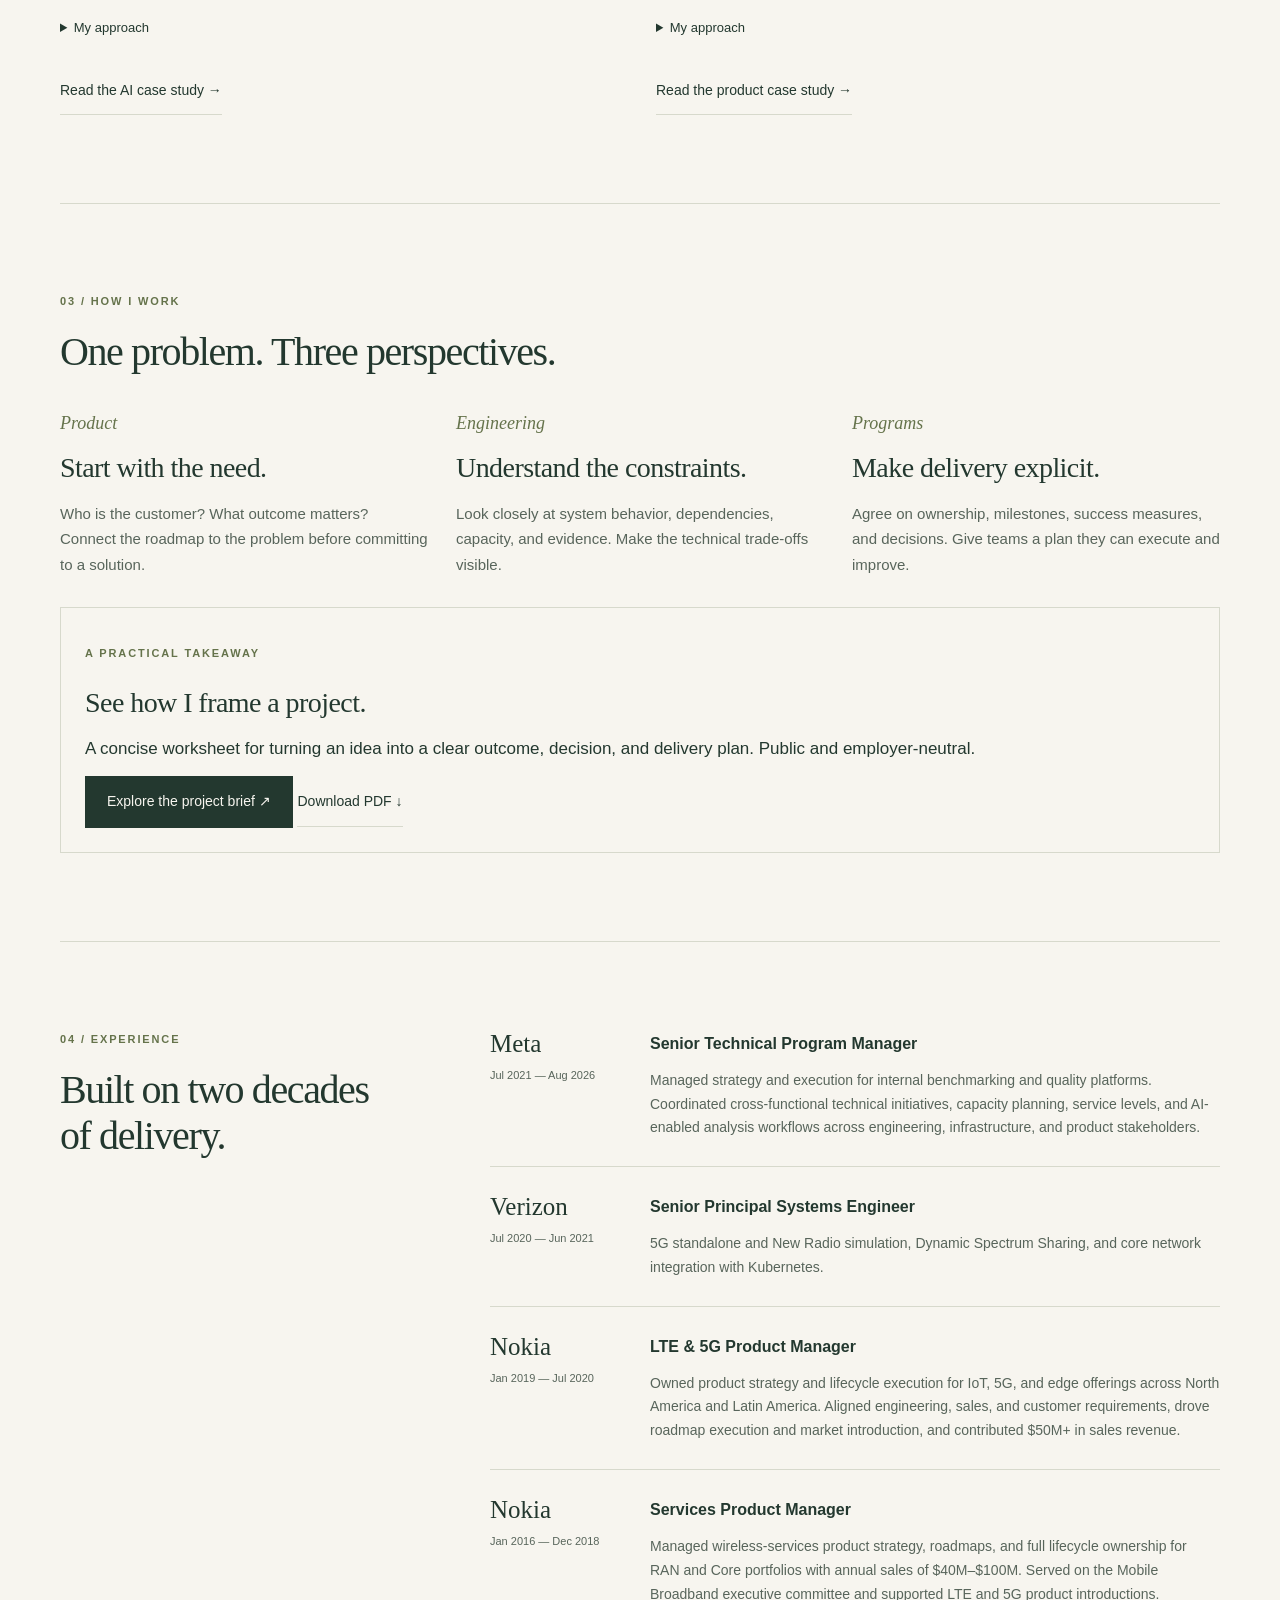
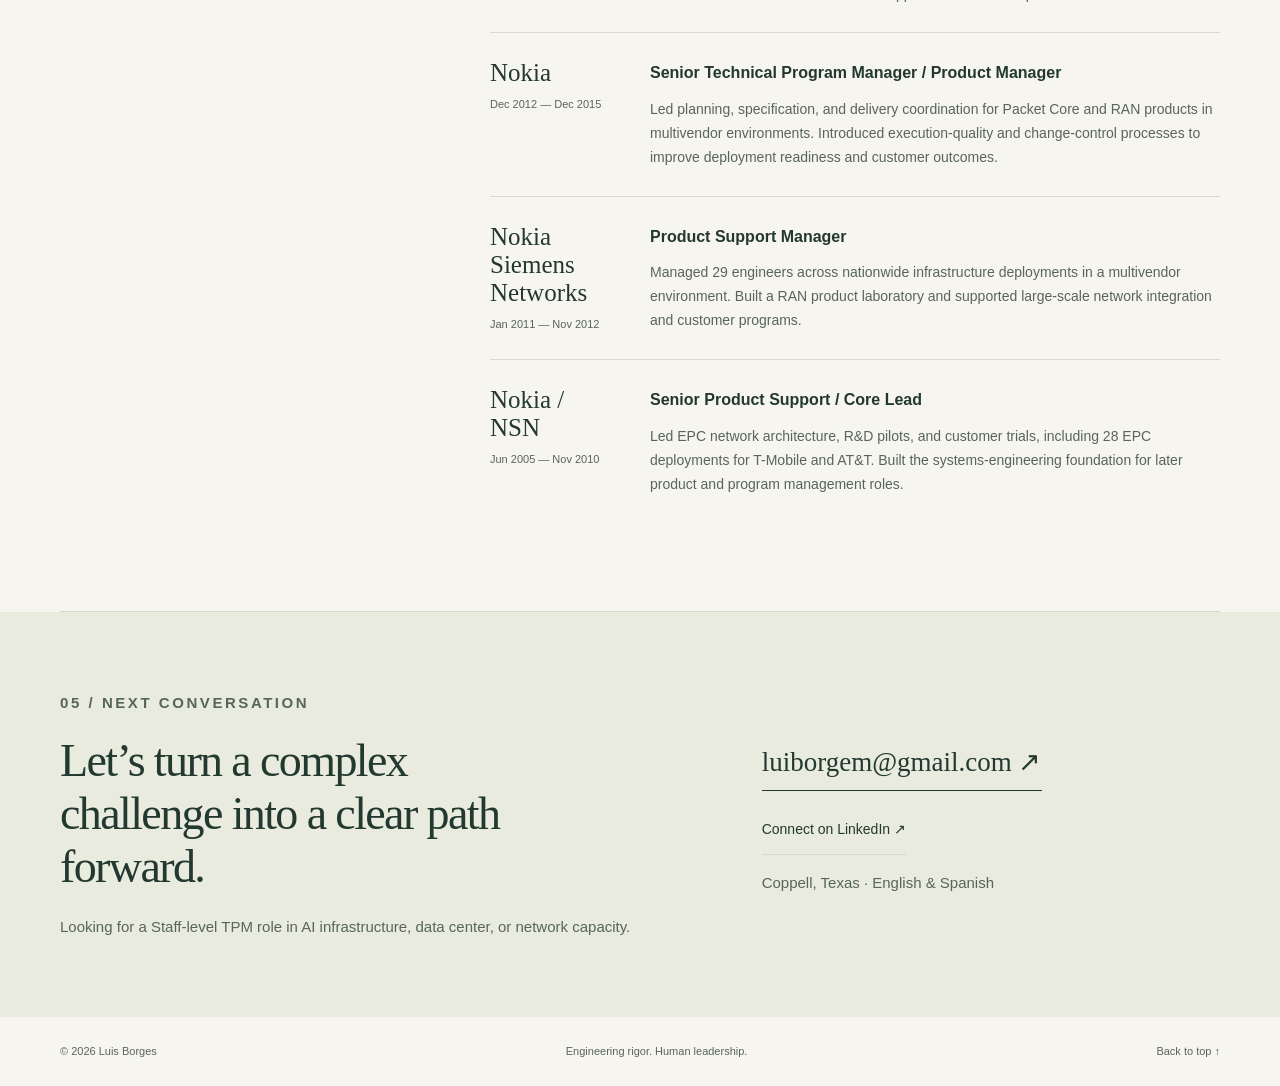
==== commit 879c2bcf: "feat: strengthen portfolio biography and research case studies" ====
--- a/index.html
+++ b/index.html
@@ -1,4 +1,4 @@
-<!doctype html><html lang="en"><head><meta charset="utf-8"><meta name="viewport" content="width=device-width,initial-scale=1"><title>Luis Borges — Senior Technical Program Manager | Product Management Background</title><meta name="description" content="Luis Borges, BSEE, MBA — Senior Technical Program Manager with a background in product management and systems engineering across Meta, Verizon and Nokia."><link rel="stylesheet" href="portfolio.css"><link rel="canonical" href="https://luiborge23.github.io/"><meta property="og:title" content="Luis Borges | Technical Program Management &amp; Product Experience"><meta property="og:description" content="Explore my work across product strategy, reliable platforms, and applied AI."><meta property="og:type" content="website"><meta property="og:image" content="https://luiborge23.github.io/social-preview.png"><meta name="twitter:card" content="summary_large_image"></head><body><a class="skip" href="#main">Skip to content</a><header><div class="wrap nav"><a class="brand" href="#main"><span class="monogram" aria-hidden="true">LB</span><span>Luis Borges<small>Technical Program Manager</small></span></a><nav aria-label="Main navigation"><a href="#about">About</a><a href="#work">Selected work</a><a href="#method">How I work</a><a href="#experience">Experience</a><a href="#contact">Let’s connect ↗</a></nav></div></header><main id="main"><div class="wrap"><section class="hero" aria-labelledby="hero-title"><div><p class="eyebrow">AI · Infrastructure · Platforms</p><h1 id="hero-title">From technical complexity to <em>meaningful progress.</em></h1><p class="intro">I’m Luis Borges, a Senior Technical Program Manager with a background in Product Management and systems engineering. Across Meta, Verizon, and Nokia, I connect product strategy, engineering execution, and business outcomes.</p><div class="actions"><a class="button" href="#work">Explore my work ↗</a><a class="text-link" href="mailto:luiborgem@gmail.com">Start a conversation</a></div></div><figure class="portrait"><img src="luis-borges-portrait.jpg" width="886" height="886" alt="Luis Borges wearing a navy jacket" fetchpriority="high"><figcaption><div><strong>Luis Borges</strong>Senior Technical Program Manager</div><span>BSEE · MBA</span></figcaption></figure></section><div class="companies"><p>A career across technology &amp; telecommunications</p><div><span>Meta</span><span>Verizon</span><span>Nokia</span></div></div></div><section class="metrics" aria-label="Career highlights"><div class="wrap metric-grid"><div class="metric"><strong>20+</strong><span>Years across engineering,<br>products &amp; program delivery</span></div><div class="metric"><strong>47+</strong><span>Technical initiatives driven<br>in H2 2025</span></div><div class="metric"><strong>94%</strong><span>P0 OKR completion<br>in H2 2025</span></div><div class="metric"><strong>$50M+</strong><span>Sales revenue driven in<br>Nokia product management</span></div></div></section><section id="about" class="section wrap split"><div><p class="eyebrow">01 / Perspective</p><h2>Technical depth.<br>Business perspective.</h2></div><div class="prose"><p class="lead">The best programs connect a clear purpose with the people, systems, and decisions needed to deliver it.</p><p>At Meta, I managed technical programs for benchmarking and quality platforms, infrastructure, and AI-enabled workflows. Before that, I worked in 5G systems engineering at Verizon and held product-management, technical-program-management, and product-support roles at Nokia.</p><p>My product-management background includes strategy, roadmaps, lifecycle ownership, market introduction, and customer requirements for LTE, 5G, IoT, edge, and wireless services. An electrical-engineering degree and MBA help me connect technical decisions with customer needs and commercial priorities.</p><p>At Meta, I grew a two-person lab into a 36+ person function across 8 workstreams and 8+ partner organizations—aligning people and priorities across organizational boundaries.</p><div class="credentials"><div><strong>MBA</strong>University of Dallas</div><div><strong>Electrical Engineering</strong>University of Central Venezuela</div><div><strong>English &amp; Spanish</strong>Bilingual collaboration</div></div></div></section><section id="work" class="section wrap"><div class="section-head"><p class="eyebrow">02 / Selected work</p><h2>Where strategy meets execution.</h2></div><div class="work"><article><span class="number">01 — Technical program management</span><h3>Knowing when to stop production.</h3><p>I stopped a first GB200 line when the data showed cooling was running at half specification. The stop paid for itself in a day.</p><p class="outcome"><strong>Evidence before momentum.</strong>A production decision grounded in measured performance.</p><details><summary>My approach</summary><p>When measured performance does not meet requirements, the decision cannot rest on schedule pressure alone. In this case, the cooling data was the reason to stop.</p></details></article><article><span class="number">02 — Infrastructure &amp; quality</span><h3>Scaling without losing reliability.</h3><p>Expanding automated lab capacity and benchmarking infrastructure so product teams can learn faster from dependable performance data.</p><p class="outcome"><strong>96%+ uptime</strong>Maintained while lab infrastructure scaled 2.4×.</p><details><summary>My approach</summary><p>Plan capacity alongside operational readiness. Build ownership, monitoring, and repeatable processes into the platform—not after the expansion.</p></details><a class="text-link" href="platform-scale.html">Read the platform case study →</a></article><article><span class="number">03 — Applied AI</span><h3>Moving AI into everyday work.</h3><p>Leading AI pilots and building agent-enabled workflows for analysis, reporting, benchmarking, and lab monitoring.</p><p class="outcome"><strong>Pilot → production</strong>From defined scope and evaluation to operational use.</p><details><summary>My approach</summary><p>Start with a real workflow, define what useful performance looks like, evaluate the result, and make a deliberate go/no-go decision before scaling.</p></details><a class="text-link" href="applied-ai.html">Read the AI case study →</a></article><article><span class="number">04 — Product management</span><h3>Connecting roadmaps to market needs.</h3><p>Owning strategy and lifecycle execution for Nokia’s IoT, 5G, and edge offerings across North America and Latin America—balancing customer requirements, engineering priorities, and market introduction.</p><p class="outcome"><strong>$50M+ in sales</strong>Revenue driven through product-management work at Nokia.</p><details><summary>My approach</summary><p>Translate customer needs into roadmap priorities, align sales and engineering around launch readiness, and evaluate success through customer and commercial outcomes.</p></details><a class="text-link" href="product-strategy.html">Read the product case study →</a></article></div></section><section id="method" class="section wrap"><p class="eyebrow">03 / How I work</p><h2>One problem. Three perspectives.</h2><div class="method-grid"><article><span class="number">Product</span><h3>Start with the need.</h3><p>Who is the customer? What outcome matters? Connect the roadmap to the problem before committing to a solution.</p></article><article><span class="number">Engineering</span><h3>Understand the constraints.</h3><p>Look closely at system behavior, dependencies, capacity, and evidence. Make the technical trade-offs visible.</p></article><article><span class="number">Programs</span><h3>Make delivery explicit.</h3><p>Agree on ownership, milestones, success measures, and decisions. Give teams a plan they can execute and improve.</p></article></div><div class="resource"><p class="eyebrow">A practical takeaway</p><h3>See how I frame a project.</h3><p>A concise worksheet for turning an idea into a clear outcome, decision, and delivery plan. Public and employer-neutral.</p><a class="button" href="working-brief.html">Explore the project brief ↗</a> <a class="text-link" href="project-brief.pdf" download>Download PDF ↓</a></div></section><section id="experience" class="section wrap split"><div><p class="eyebrow">04 / Experience</p><h2>Built on two decades<br>of delivery.</h2></div><div><article class="job"><div><div class="company">Meta</div><div class="date">Jul 2021 — Aug 2026</div></div><div><strong>Senior Technical Program Manager</strong><p>Managed strategy and execution for internal benchmarking and quality platforms. Coordinated cross-functional technical initiatives, capacity planning, service levels, and AI-enabled analysis workflows across engineering, infrastructure, and product stakeholders.</p></div></article><article class="job"><div><div class="company">Verizon</div><div class="date">Jul 2020 — Jun 2021</div></div><div><strong>Senior Principal Systems Engineer</strong><p>5G standalone and New Radio simulation, Dynamic Spectrum Sharing, and core network integration with Kubernetes.</p></div></article><article class="job"><div><div class="company">Nokia</div><div class="date">Jan 2019 — Jul 2020</div></div><div><strong>LTE &amp; 5G Product Manager</strong><p>Owned product strategy and lifecycle execution for IoT, 5G, and edge offerings across North America and Latin America. Aligned engineering, sales, and customer requirements, drove roadmap execution and market introduction, and contributed $50M+ in sales revenue.</p></div></article>
+<!doctype html><html lang="en"><head><meta charset="utf-8"><meta name="viewport" content="width=device-width,initial-scale=1"><title>Luis Borges — Senior Technical Program Manager | Product Management Background</title><meta name="description" content="Luis Borges, BSEE, MBA — Senior Technical Program Manager with a background in product management and systems engineering across Meta, Verizon and Nokia."><link rel="stylesheet" href="portfolio.css"><link rel="canonical" href="https://luiborge23.github.io/"><meta property="og:title" content="Luis Borges | Technical Program Management &amp; Product Experience"><meta property="og:description" content="Explore my work across product strategy, reliable platforms, and applied AI."><meta property="og:type" content="website"><meta property="og:image" content="https://luiborge23.github.io/social-preview.png"><meta name="twitter:card" content="summary_large_image"></head><body><a class="skip" href="#main">Skip to content</a><header><div class="wrap nav"><a class="brand" href="#main"><span class="monogram" aria-hidden="true">LB</span><span>Luis Borges<small>Technical Program Manager</small></span></a><nav aria-label="Main navigation"><a href="about.html">About</a><a href="#work">Selected work</a><a href="#method">How I work</a><a href="#experience">Experience</a><a href="#contact">Let’s connect ↗</a></nav></div></header><main id="main"><div class="wrap"><section class="hero" aria-labelledby="hero-title"><div><p class="eyebrow">AI · Infrastructure · Platforms</p><h1 id="hero-title">From technical complexity to <em>meaningful progress.</em></h1><p class="intro">I’m Luis Borges, a Senior Technical Program Manager with a background in Product Management and systems engineering. Across Meta, Verizon, and Nokia, I connect product strategy, engineering execution, and business outcomes.</p><div class="actions"><a class="button" href="#work">Explore my work ↗</a><a class="text-link" href="mailto:luiborgem@gmail.com">Start a conversation</a></div></div><figure class="portrait"><img src="luis-borges-portrait.jpg" width="886" height="886" alt="Luis Borges wearing a navy jacket" fetchpriority="high"><figcaption><div><strong>Luis Borges</strong>Senior Technical Program Manager</div><span>BSEE · MBA</span></figcaption></figure></section><div class="companies"><p>A career across technology &amp; telecommunications</p><div><span>Meta</span><span>Verizon</span><span>Nokia</span></div></div></div><section class="metrics" aria-label="Career highlights"><div class="wrap metric-grid"><div class="metric"><strong>20+</strong><span>Years across engineering,<br>products &amp; program delivery</span></div><div class="metric"><strong>47+</strong><span>Technical initiatives driven<br>in H2 2025</span></div><div class="metric"><strong>94%</strong><span>P0 OKR completion<br>in H2 2025</span></div><div class="metric"><strong>$50M+</strong><span>Sales revenue driven in<br>Nokia product management</span></div></div></section><section id="about" class="section wrap split"><div><p class="eyebrow">01 / Perspective</p><h2>Technical depth.<br>Business perspective.</h2></div><div class="prose"><p class="lead">The best programs connect a clear purpose with the people, systems, and decisions needed to deliver it.</p><p>At Meta, I managed technical programs for benchmarking and quality platforms, infrastructure, and AI-enabled workflows. Before that, I worked in 5G systems engineering at Verizon and held product-management, technical-program-management, and product-support roles at Nokia.</p><p>My product-management background includes strategy, roadmaps, lifecycle ownership, market introduction, and customer requirements for LTE, 5G, IoT, edge, and wireless services. An electrical-engineering degree and MBA help me connect technical decisions with customer needs and commercial priorities.</p><p>At Meta, I grew a two-person lab into a 36+ person function across 8 workstreams and 8+ partner organizations—aligning people and priorities across organizational boundaries.</p><a class="text-link" href="about.html">More about my background &amp; approach →</a><div class="credentials"><div><strong>MBA</strong>University of Dallas</div><div><strong>Electrical Engineering</strong>University of Central Venezuela</div><div><strong>English &amp; Spanish</strong>Bilingual collaboration</div></div></div></section><section id="work" class="section wrap"><div class="section-head"><p class="eyebrow">02 / Selected work</p><h2>Where strategy meets execution.</h2></div><div class="work"><article><span class="number">01 — Research infrastructure</span><h3>Re-plan the path. Recover the date.</h3><p>For Codec Avatars, I turned a staffing-constrained network dependency and conflicting priorities into a delivery plan research and infrastructure teams could both support.</p><p class="outcome"><strong>Nine months → four months</strong>From executive escalation to an endorsed delivery plan.</p><a class="text-link" href="research-connectivity.html">Read the connectivity case study →</a></article><article><span class="number">02 — Secure research enablement</span><h3>Make the decision possible.</h3><p>For Project Aria, I translated a security-sensitive remote-access need into a clear decision brief, aligned approvals, and a milestone-based delivery plan.</p><p class="outcome"><strong>Three milestones delivered</strong>Device certificates, validated connectivity, and a live research demonstration.</p><a class="text-link" href="secure-research-access.html">Read the secure-access case study →</a></article><article><span class="number">03 — Technical program management</span><h3>Knowing when to stop production.</h3><p>I stopped a first GB200 line when the data showed cooling was running at half specification. The stop paid for itself in a day.</p><p class="outcome"><strong>Evidence before momentum.</strong>A production decision grounded in measured performance.</p><details><summary>My approach</summary><p>When measured performance does not meet requirements, the decision cannot rest on schedule pressure alone. In this case, the cooling data was the reason to stop.</p></details></article><article><span class="number">04 — Infrastructure &amp; quality</span><h3>Scaling without losing reliability.</h3><p>I grew the lab’s capacity and its operating model together: clear ownership, workstream-by-workstream automation, and a product roadmap for an ongoing service.</p><p class="outcome"><strong>96%+ uptime</strong>Improved from 80%, across a platform supporting 700+ devices and 23 testbeds.</p><details><summary>My approach</summary><p>Plan capacity alongside operational readiness. Build ownership, monitoring, and repeatable processes into the platform—not after the expansion.</p></details><a class="text-link" href="platform-scale.html">Read the platform case study →</a></article><article><span class="number">05 — Applied AI</span><h3>Two teams. One usable roadmap.</h3><p>Data Science needed advanced analysis; Engineering needed operational stability. I helped both teams turn competing requirements into a phased, jointly owned roadmap.</p><p class="outcome"><strong>Shared requirements → phased delivery</strong>A stable foundation first, advanced analytics next.</p><details><summary>My approach</summary><p>Start with a real workflow, define what useful performance looks like, evaluate the result, and make a deliberate go/no-go decision before scaling.</p></details><a class="text-link" href="applied-ai.html">Read the AI case study →</a></article><article><span class="number">06 — Product management</span><h3>Connecting roadmaps to market needs.</h3><p>Owning strategy and lifecycle execution for Nokia’s IoT, 5G, and edge offerings across North America and Latin America—balancing customer requirements, engineering priorities, and market introduction.</p><p class="outcome"><strong>$50M+ in sales</strong>Revenue driven through product-management work at Nokia.</p><details><summary>My approach</summary><p>Translate customer needs into roadmap priorities, align sales and engineering around launch readiness, and evaluate success through customer and commercial outcomes.</p></details><a class="text-link" href="product-strategy.html">Read the product case study →</a></article></div></section><section id="method" class="section wrap"><p class="eyebrow">03 / How I work</p><h2>One problem. Three perspectives.</h2><div class="method-grid"><article><span class="number">Product</span><h3>Start with the need.</h3><p>Who is the customer? What outcome matters? Connect the roadmap to the problem before committing to a solution.</p></article><article><span class="number">Engineering</span><h3>Understand the constraints.</h3><p>Look closely at system behavior, dependencies, capacity, and evidence. Make the technical trade-offs visible.</p></article><article><span class="number">Programs</span><h3>Make delivery explicit.</h3><p>Agree on ownership, milestones, success measures, and decisions. Give teams a plan they can execute and improve.</p></article></div><div class="resource"><p class="eyebrow">A practical takeaway</p><h3>See how I frame a project.</h3><p>A concise worksheet for turning an idea into a clear outcome, decision, and delivery plan. Public and employer-neutral.</p><a class="button" href="working-brief.html">Explore the project brief ↗</a> <a class="text-link" href="project-brief.pdf" download>Download PDF ↓</a></div></section><section id="experience" class="section wrap split"><div><p class="eyebrow">04 / Experience</p><h2>Built on two decades<br>of delivery.</h2></div><div><article class="job"><div><div class="company">Meta</div><div class="date">Jul 2021 — Aug 2026</div></div><div><strong>Senior Technical Program Manager</strong><p>Managed strategy and execution for internal benchmarking and quality platforms. Coordinated cross-functional technical initiatives, capacity planning, service levels, and AI-enabled analysis workflows across engineering, infrastructure, and product stakeholders.</p></div></article><article class="job"><div><div class="company">Verizon</div><div class="date">Jul 2020 — Jun 2021</div></div><div><strong>Senior Principal Systems Engineer</strong><p>5G standalone and New Radio simulation, Dynamic Spectrum Sharing, and core network integration with Kubernetes.</p></div></article><article class="job"><div><div class="company">Nokia</div><div class="date">Jan 2019 — Jul 2020</div></div><div><strong>LTE &amp; 5G Product Manager</strong><p>Owned product strategy and lifecycle execution for IoT, 5G, and edge offerings across North America and Latin America. Aligned engineering, sales, and customer requirements, drove roadmap execution and market introduction, and contributed $50M+ in sales revenue.</p></div></article>
 <article class="job"><div><div class="company">Nokia</div><div class="date">Jan 2016 — Dec 2018</div></div><div><strong>Services Product Manager</strong><p>Managed wireless-services product strategy, roadmaps, and full lifecycle ownership for RAN and Core portfolios with annual sales of $40M–$100M. Served on the Mobile Broadband executive committee and supported LTE and 5G product introductions.</p></div></article>
 <article class="job"><div><div class="company">Nokia</div><div class="date">Dec 2012 — Dec 2015</div></div><div><strong>Senior Technical Program Manager / Product Manager</strong><p>Led planning, specification, and delivery coordination for Packet Core and RAN products in multivendor environments. Introduced execution-quality and change-control processes to improve deployment readiness and customer outcomes.</p></div></article>
 <article class="job"><div><div class="company">Nokia Siemens Networks</div><div class="date">Jan 2011 — Nov 2012</div></div><div><strong>Product Support Manager</strong><p>Managed 29 engineers across nationwide infrastructure deployments in a multivendor environment. Built a RAN product laboratory and supported large-scale network integration and customer programs.</p></div></article>
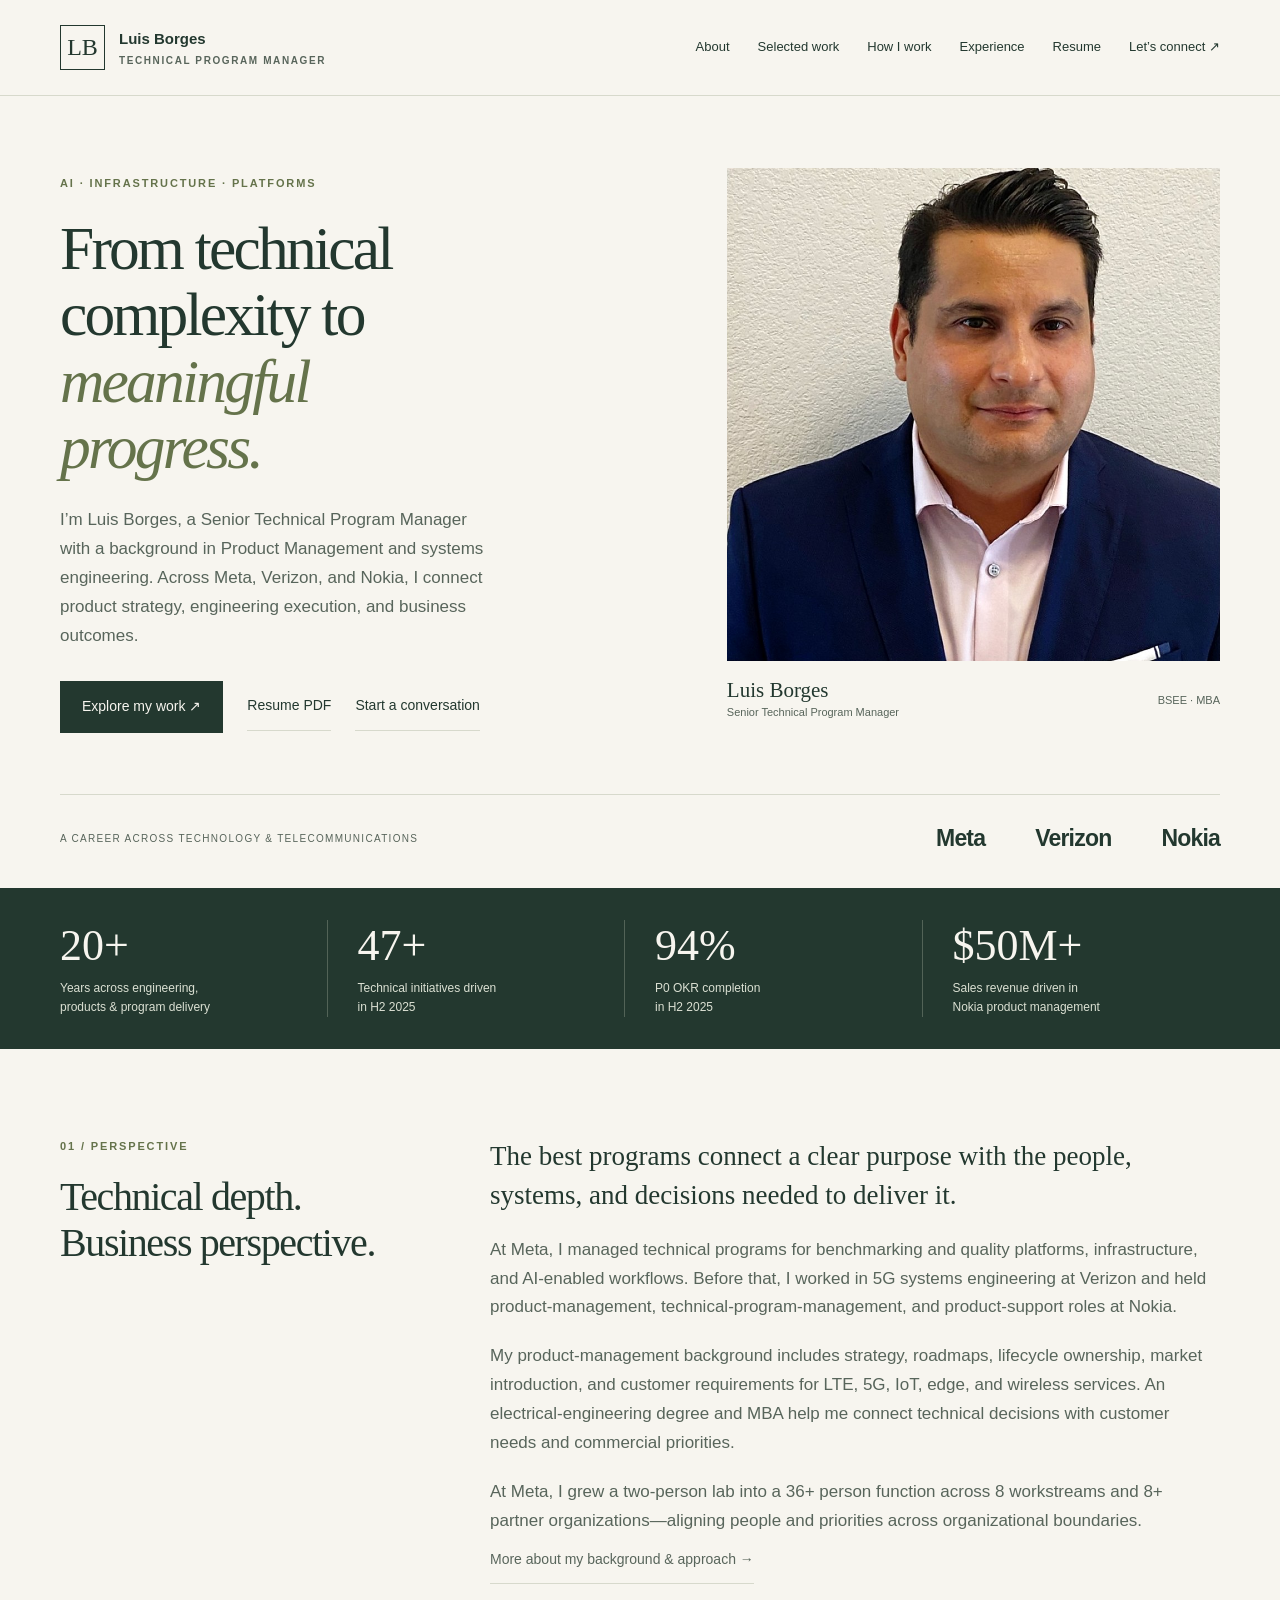
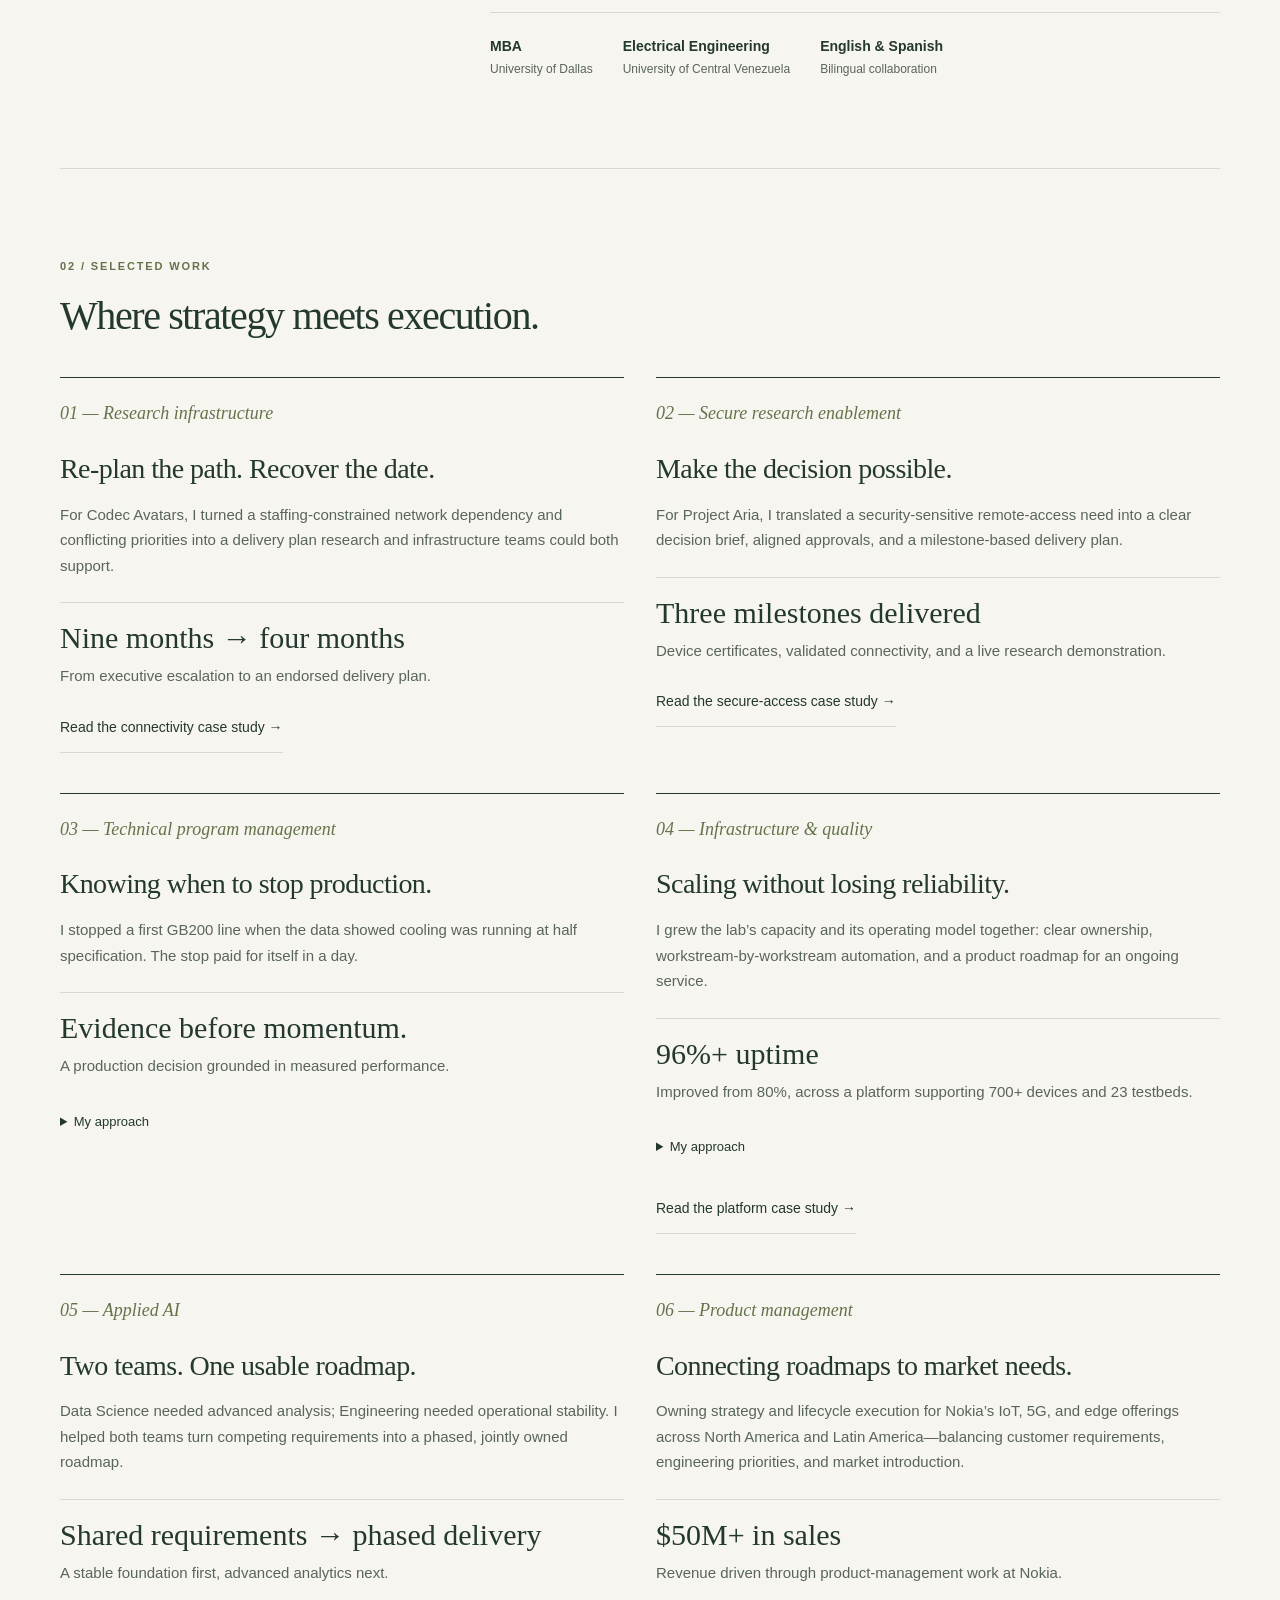
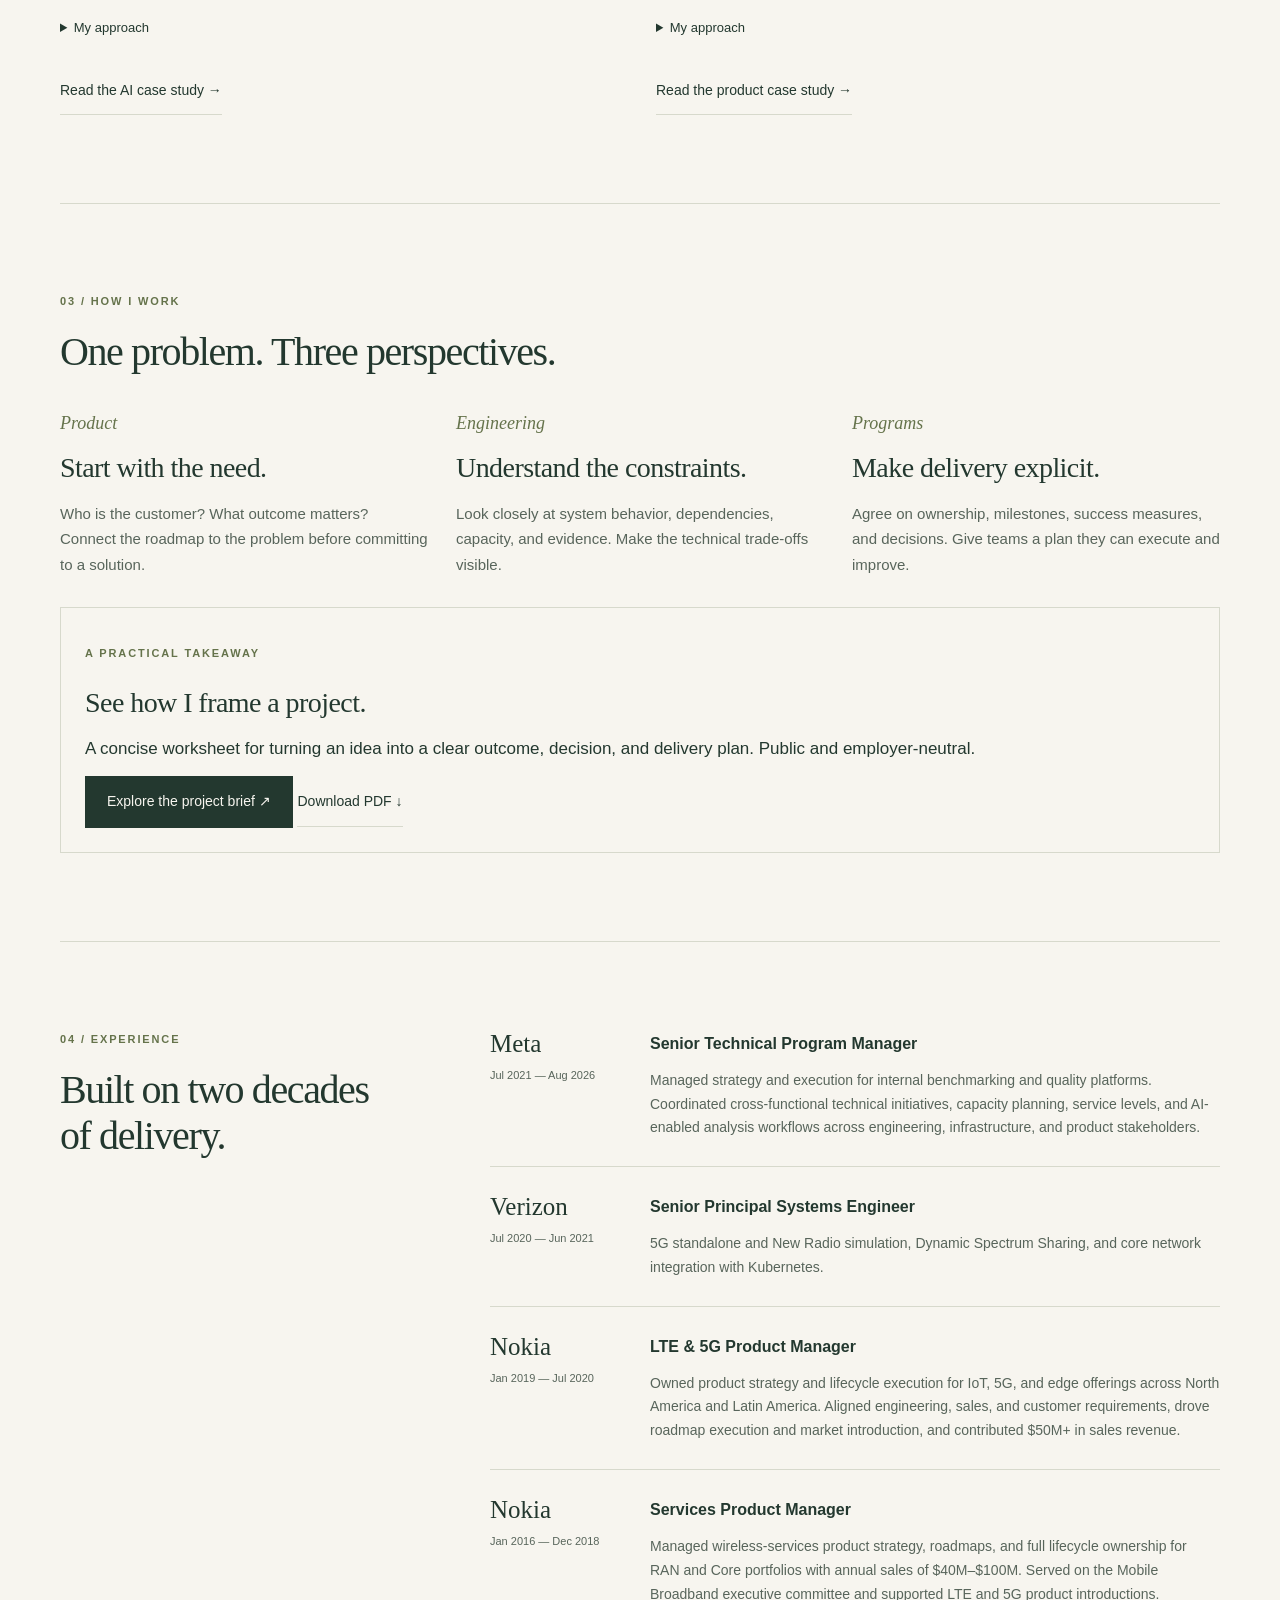
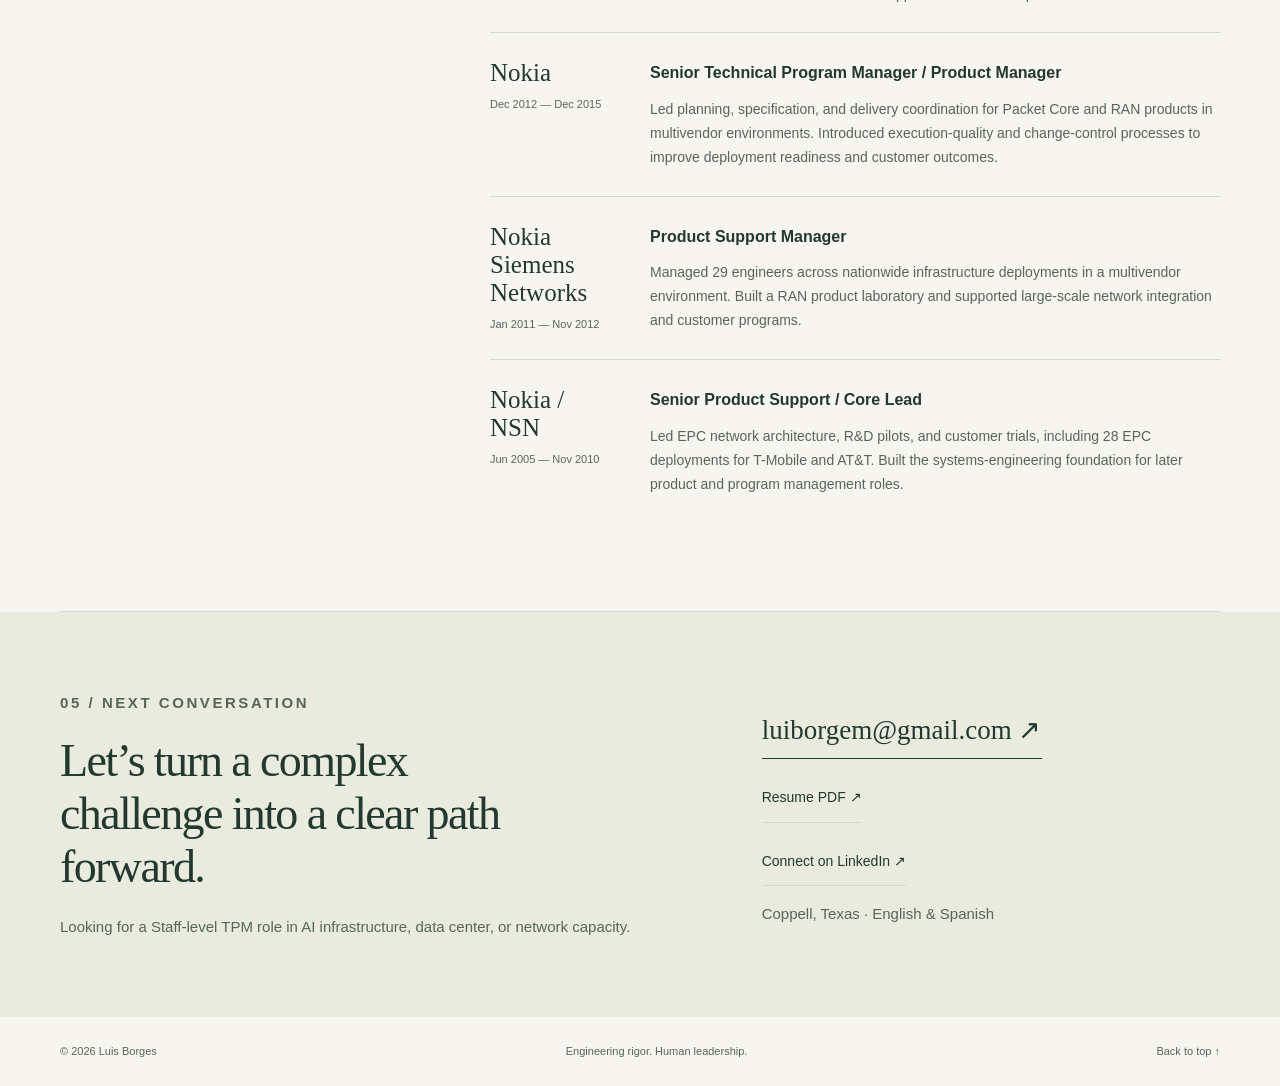
==== commit ff1f38b4: "feat: add public resume link Link the June 2026 resume from the nav, hero, contact, and about page." ====
--- a/index.html
+++ b/index.html
@@ -1,5 +1,5 @@
-<!doctype html><html lang="en"><head><meta charset="utf-8"><meta name="viewport" content="width=device-width,initial-scale=1"><title>Luis Borges — Senior Technical Program Manager | Product Management Background</title><meta name="description" content="Luis Borges, BSEE, MBA — Senior Technical Program Manager with a background in product management and systems engineering across Meta, Verizon and Nokia."><link rel="stylesheet" href="portfolio.css"><link rel="canonical" href="https://luiborge23.github.io/"><meta property="og:title" content="Luis Borges | Technical Program Management &amp; Product Experience"><meta property="og:description" content="Explore my work across product strategy, reliable platforms, and applied AI."><meta property="og:type" content="website"><meta property="og:image" content="https://luiborge23.github.io/social-preview.png"><meta name="twitter:card" content="summary_large_image"></head><body><a class="skip" href="#main">Skip to content</a><header><div class="wrap nav"><a class="brand" href="#main"><span class="monogram" aria-hidden="true">LB</span><span>Luis Borges<small>Technical Program Manager</small></span></a><nav aria-label="Main navigation"><a href="about.html">About</a><a href="#work">Selected work</a><a href="#method">How I work</a><a href="#experience">Experience</a><a href="#contact">Let’s connect ↗</a></nav></div></header><main id="main"><div class="wrap"><section class="hero" aria-labelledby="hero-title"><div><p class="eyebrow">AI · Infrastructure · Platforms</p><h1 id="hero-title">From technical complexity to <em>meaningful progress.</em></h1><p class="intro">I’m Luis Borges, a Senior Technical Program Manager with a background in Product Management and systems engineering. Across Meta, Verizon, and Nokia, I connect product strategy, engineering execution, and business outcomes.</p><div class="actions"><a class="button" href="#work">Explore my work ↗</a><a class="text-link" href="mailto:luiborgem@gmail.com">Start a conversation</a></div></div><figure class="portrait"><img src="luis-borges-portrait.jpg" width="886" height="886" alt="Luis Borges wearing a navy jacket" fetchpriority="high"><figcaption><div><strong>Luis Borges</strong>Senior Technical Program Manager</div><span>BSEE · MBA</span></figcaption></figure></section><div class="companies"><p>A career across technology &amp; telecommunications</p><div><span>Meta</span><span>Verizon</span><span>Nokia</span></div></div></div><section class="metrics" aria-label="Career highlights"><div class="wrap metric-grid"><div class="metric"><strong>20+</strong><span>Years across engineering,<br>products &amp; program delivery</span></div><div class="metric"><strong>47+</strong><span>Technical initiatives driven<br>in H2 2025</span></div><div class="metric"><strong>94%</strong><span>P0 OKR completion<br>in H2 2025</span></div><div class="metric"><strong>$50M+</strong><span>Sales revenue driven in<br>Nokia product management</span></div></div></section><section id="about" class="section wrap split"><div><p class="eyebrow">01 / Perspective</p><h2>Technical depth.<br>Business perspective.</h2></div><div class="prose"><p class="lead">The best programs connect a clear purpose with the people, systems, and decisions needed to deliver it.</p><p>At Meta, I managed technical programs for benchmarking and quality platforms, infrastructure, and AI-enabled workflows. Before that, I worked in 5G systems engineering at Verizon and held product-management, technical-program-management, and product-support roles at Nokia.</p><p>My product-management background includes strategy, roadmaps, lifecycle ownership, market introduction, and customer requirements for LTE, 5G, IoT, edge, and wireless services. An electrical-engineering degree and MBA help me connect technical decisions with customer needs and commercial priorities.</p><p>At Meta, I grew a two-person lab into a 36+ person function across 8 workstreams and 8+ partner organizations—aligning people and priorities across organizational boundaries.</p><a class="text-link" href="about.html">More about my background &amp; approach →</a><div class="credentials"><div><strong>MBA</strong>University of Dallas</div><div><strong>Electrical Engineering</strong>University of Central Venezuela</div><div><strong>English &amp; Spanish</strong>Bilingual collaboration</div></div></div></section><section id="work" class="section wrap"><div class="section-head"><p class="eyebrow">02 / Selected work</p><h2>Where strategy meets execution.</h2></div><div class="work"><article><span class="number">01 — Research infrastructure</span><h3>Re-plan the path. Recover the date.</h3><p>For Codec Avatars, I turned a staffing-constrained network dependency and conflicting priorities into a delivery plan research and infrastructure teams could both support.</p><p class="outcome"><strong>Nine months → four months</strong>From executive escalation to an endorsed delivery plan.</p><a class="text-link" href="research-connectivity.html">Read the connectivity case study →</a></article><article><span class="number">02 — Secure research enablement</span><h3>Make the decision possible.</h3><p>For Project Aria, I translated a security-sensitive remote-access need into a clear decision brief, aligned approvals, and a milestone-based delivery plan.</p><p class="outcome"><strong>Three milestones delivered</strong>Device certificates, validated connectivity, and a live research demonstration.</p><a class="text-link" href="secure-research-access.html">Read the secure-access case study →</a></article><article><span class="number">03 — Technical program management</span><h3>Knowing when to stop production.</h3><p>I stopped a first GB200 line when the data showed cooling was running at half specification. The stop paid for itself in a day.</p><p class="outcome"><strong>Evidence before momentum.</strong>A production decision grounded in measured performance.</p><details><summary>My approach</summary><p>When measured performance does not meet requirements, the decision cannot rest on schedule pressure alone. In this case, the cooling data was the reason to stop.</p></details></article><article><span class="number">04 — Infrastructure &amp; quality</span><h3>Scaling without losing reliability.</h3><p>I grew the lab’s capacity and its operating model together: clear ownership, workstream-by-workstream automation, and a product roadmap for an ongoing service.</p><p class="outcome"><strong>96%+ uptime</strong>Improved from 80%, across a platform supporting 700+ devices and 23 testbeds.</p><details><summary>My approach</summary><p>Plan capacity alongside operational readiness. Build ownership, monitoring, and repeatable processes into the platform—not after the expansion.</p></details><a class="text-link" href="platform-scale.html">Read the platform case study →</a></article><article><span class="number">05 — Applied AI</span><h3>Two teams. One usable roadmap.</h3><p>Data Science needed advanced analysis; Engineering needed operational stability. I helped both teams turn competing requirements into a phased, jointly owned roadmap.</p><p class="outcome"><strong>Shared requirements → phased delivery</strong>A stable foundation first, advanced analytics next.</p><details><summary>My approach</summary><p>Start with a real workflow, define what useful performance looks like, evaluate the result, and make a deliberate go/no-go decision before scaling.</p></details><a class="text-link" href="applied-ai.html">Read the AI case study →</a></article><article><span class="number">06 — Product management</span><h3>Connecting roadmaps to market needs.</h3><p>Owning strategy and lifecycle execution for Nokia’s IoT, 5G, and edge offerings across North America and Latin America—balancing customer requirements, engineering priorities, and market introduction.</p><p class="outcome"><strong>$50M+ in sales</strong>Revenue driven through product-management work at Nokia.</p><details><summary>My approach</summary><p>Translate customer needs into roadmap priorities, align sales and engineering around launch readiness, and evaluate success through customer and commercial outcomes.</p></details><a class="text-link" href="product-strategy.html">Read the product case study →</a></article></div></section><section id="method" class="section wrap"><p class="eyebrow">03 / How I work</p><h2>One problem. Three perspectives.</h2><div class="method-grid"><article><span class="number">Product</span><h3>Start with the need.</h3><p>Who is the customer? What outcome matters? Connect the roadmap to the problem before committing to a solution.</p></article><article><span class="number">Engineering</span><h3>Understand the constraints.</h3><p>Look closely at system behavior, dependencies, capacity, and evidence. Make the technical trade-offs visible.</p></article><article><span class="number">Programs</span><h3>Make delivery explicit.</h3><p>Agree on ownership, milestones, success measures, and decisions. Give teams a plan they can execute and improve.</p></article></div><div class="resource"><p class="eyebrow">A practical takeaway</p><h3>See how I frame a project.</h3><p>A concise worksheet for turning an idea into a clear outcome, decision, and delivery plan. Public and employer-neutral.</p><a class="button" href="working-brief.html">Explore the project brief ↗</a> <a class="text-link" href="project-brief.pdf" download>Download PDF ↓</a></div></section><section id="experience" class="section wrap split"><div><p class="eyebrow">04 / Experience</p><h2>Built on two decades<br>of delivery.</h2></div><div><article class="job"><div><div class="company">Meta</div><div class="date">Jul 2021 — Aug 2026</div></div><div><strong>Senior Technical Program Manager</strong><p>Managed strategy and execution for internal benchmarking and quality platforms. Coordinated cross-functional technical initiatives, capacity planning, service levels, and AI-enabled analysis workflows across engineering, infrastructure, and product stakeholders.</p></div></article><article class="job"><div><div class="company">Verizon</div><div class="date">Jul 2020 — Jun 2021</div></div><div><strong>Senior Principal Systems Engineer</strong><p>5G standalone and New Radio simulation, Dynamic Spectrum Sharing, and core network integration with Kubernetes.</p></div></article><article class="job"><div><div class="company">Nokia</div><div class="date">Jan 2019 — Jul 2020</div></div><div><strong>LTE &amp; 5G Product Manager</strong><p>Owned product strategy and lifecycle execution for IoT, 5G, and edge offerings across North America and Latin America. Aligned engineering, sales, and customer requirements, drove roadmap execution and market introduction, and contributed $50M+ in sales revenue.</p></div></article>
+<!doctype html><html lang="en"><head><meta charset="utf-8"><meta name="viewport" content="width=device-width,initial-scale=1"><title>Luis Borges — Senior Technical Program Manager | Product Management Background</title><meta name="description" content="Luis Borges, BSEE, MBA — Senior Technical Program Manager with a background in product management and systems engineering across Meta, Verizon and Nokia."><link rel="stylesheet" href="portfolio.css"><link rel="canonical" href="https://luiborge23.github.io/"><meta property="og:title" content="Luis Borges | Technical Program Management &amp; Product Experience"><meta property="og:description" content="Explore my work across product strategy, reliable platforms, and applied AI."><meta property="og:type" content="website"><meta property="og:image" content="https://luiborge23.github.io/social-preview.png"><meta name="twitter:card" content="summary_large_image"></head><body><a class="skip" href="#main">Skip to content</a><header><div class="wrap nav"><a class="brand" href="#main"><span class="monogram" aria-hidden="true">LB</span><span>Luis Borges<small>Technical Program Manager</small></span></a><nav aria-label="Main navigation"><a href="about.html">About</a><a href="#work">Selected work</a><a href="#method">How I work</a><a href="#experience">Experience</a><a href="Luis-Borges-Resume.pdf">Resume</a><a href="#contact">Let’s connect ↗</a></nav></div></header><main id="main"><div class="wrap"><section class="hero" aria-labelledby="hero-title"><div><p class="eyebrow">AI · Infrastructure · Platforms</p><h1 id="hero-title">From technical complexity to <em>meaningful progress.</em></h1><p class="intro">I’m Luis Borges, a Senior Technical Program Manager with a background in Product Management and systems engineering. Across Meta, Verizon, and Nokia, I connect product strategy, engineering execution, and business outcomes.</p><div class="actions"><a class="button" href="#work">Explore my work ↗</a><a class="text-link" href="Luis-Borges-Resume.pdf">Resume PDF</a><a class="text-link" href="mailto:luiborgem@gmail.com">Start a conversation</a></div></div><figure class="portrait"><img src="luis-borges-portrait.jpg" width="886" height="886" alt="Luis Borges wearing a navy jacket" fetchpriority="high"><figcaption><div><strong>Luis Borges</strong>Senior Technical Program Manager</div><span>BSEE · MBA</span></figcaption></figure></section><div class="companies"><p>A career across technology &amp; telecommunications</p><div><span>Meta</span><span>Verizon</span><span>Nokia</span></div></div></div><section class="metrics" aria-label="Career highlights"><div class="wrap metric-grid"><div class="metric"><strong>20+</strong><span>Years across engineering,<br>products &amp; program delivery</span></div><div class="metric"><strong>47+</strong><span>Technical initiatives driven<br>in H2 2025</span></div><div class="metric"><strong>94%</strong><span>P0 OKR completion<br>in H2 2025</span></div><div class="metric"><strong>$50M+</strong><span>Sales revenue driven in<br>Nokia product management</span></div></div></section><section id="about" class="section wrap split"><div><p class="eyebrow">01 / Perspective</p><h2>Technical depth.<br>Business perspective.</h2></div><div class="prose"><p class="lead">The best programs connect a clear purpose with the people, systems, and decisions needed to deliver it.</p><p>At Meta, I managed technical programs for benchmarking and quality platforms, infrastructure, and AI-enabled workflows. Before that, I worked in 5G systems engineering at Verizon and held product-management, technical-program-management, and product-support roles at Nokia.</p><p>My product-management background includes strategy, roadmaps, lifecycle ownership, market introduction, and customer requirements for LTE, 5G, IoT, edge, and wireless services. An electrical-engineering degree and MBA help me connect technical decisions with customer needs and commercial priorities.</p><p>At Meta, I grew a two-person lab into a 36+ person function across 8 workstreams and 8+ partner organizations—aligning people and priorities across organizational boundaries.</p><a class="text-link" href="about.html">More about my background &amp; approach →</a><div class="credentials"><div><strong>MBA</strong>University of Dallas</div><div><strong>Electrical Engineering</strong>University of Central Venezuela</div><div><strong>English &amp; Spanish</strong>Bilingual collaboration</div></div></div></section><section id="work" class="section wrap"><div class="section-head"><p class="eyebrow">02 / Selected work</p><h2>Where strategy meets execution.</h2></div><div class="work"><article><span class="number">01 — Research infrastructure</span><h3>Re-plan the path. Recover the date.</h3><p>For Codec Avatars, I turned a staffing-constrained network dependency and conflicting priorities into a delivery plan research and infrastructure teams could both support.</p><p class="outcome"><strong>Nine months → four months</strong>From executive escalation to an endorsed delivery plan.</p><a class="text-link" href="research-connectivity.html">Read the connectivity case study →</a></article><article><span class="number">02 — Secure research enablement</span><h3>Make the decision possible.</h3><p>For Project Aria, I translated a security-sensitive remote-access need into a clear decision brief, aligned approvals, and a milestone-based delivery plan.</p><p class="outcome"><strong>Three milestones delivered</strong>Device certificates, validated connectivity, and a live research demonstration.</p><a class="text-link" href="secure-research-access.html">Read the secure-access case study →</a></article><article><span class="number">03 — Technical program management</span><h3>Knowing when to stop production.</h3><p>I stopped a first GB200 line when the data showed cooling was running at half specification. The stop paid for itself in a day.</p><p class="outcome"><strong>Evidence before momentum.</strong>A production decision grounded in measured performance.</p><details><summary>My approach</summary><p>When measured performance does not meet requirements, the decision cannot rest on schedule pressure alone. In this case, the cooling data was the reason to stop.</p></details></article><article><span class="number">04 — Infrastructure &amp; quality</span><h3>Scaling without losing reliability.</h3><p>I grew the lab’s capacity and its operating model together: clear ownership, workstream-by-workstream automation, and a product roadmap for an ongoing service.</p><p class="outcome"><strong>96%+ uptime</strong>Improved from 80%, across a platform supporting 700+ devices and 23 testbeds.</p><details><summary>My approach</summary><p>Plan capacity alongside operational readiness. Build ownership, monitoring, and repeatable processes into the platform—not after the expansion.</p></details><a class="text-link" href="platform-scale.html">Read the platform case study →</a></article><article><span class="number">05 — Applied AI</span><h3>Two teams. One usable roadmap.</h3><p>Data Science needed advanced analysis; Engineering needed operational stability. I helped both teams turn competing requirements into a phased, jointly owned roadmap.</p><p class="outcome"><strong>Shared requirements → phased delivery</strong>A stable foundation first, advanced analytics next.</p><details><summary>My approach</summary><p>Start with a real workflow, define what useful performance looks like, evaluate the result, and make a deliberate go/no-go decision before scaling.</p></details><a class="text-link" href="applied-ai.html">Read the AI case study →</a></article><article><span class="number">06 — Product management</span><h3>Connecting roadmaps to market needs.</h3><p>Owning strategy and lifecycle execution for Nokia’s IoT, 5G, and edge offerings across North America and Latin America—balancing customer requirements, engineering priorities, and market introduction.</p><p class="outcome"><strong>$50M+ in sales</strong>Revenue driven through product-management work at Nokia.</p><details><summary>My approach</summary><p>Translate customer needs into roadmap priorities, align sales and engineering around launch readiness, and evaluate success through customer and commercial outcomes.</p></details><a class="text-link" href="product-strategy.html">Read the product case study →</a></article></div></section><section id="method" class="section wrap"><p class="eyebrow">03 / How I work</p><h2>One problem. Three perspectives.</h2><div class="method-grid"><article><span class="number">Product</span><h3>Start with the need.</h3><p>Who is the customer? What outcome matters? Connect the roadmap to the problem before committing to a solution.</p></article><article><span class="number">Engineering</span><h3>Understand the constraints.</h3><p>Look closely at system behavior, dependencies, capacity, and evidence. Make the technical trade-offs visible.</p></article><article><span class="number">Programs</span><h3>Make delivery explicit.</h3><p>Agree on ownership, milestones, success measures, and decisions. Give teams a plan they can execute and improve.</p></article></div><div class="resource"><p class="eyebrow">A practical takeaway</p><h3>See how I frame a project.</h3><p>A concise worksheet for turning an idea into a clear outcome, decision, and delivery plan. Public and employer-neutral.</p><a class="button" href="working-brief.html">Explore the project brief ↗</a> <a class="text-link" href="project-brief.pdf" download>Download PDF ↓</a></div></section><section id="experience" class="section wrap split"><div><p class="eyebrow">04 / Experience</p><h2>Built on two decades<br>of delivery.</h2></div><div><article class="job"><div><div class="company">Meta</div><div class="date">Jul 2021 — Aug 2026</div></div><div><strong>Senior Technical Program Manager</strong><p>Managed strategy and execution for internal benchmarking and quality platforms. Coordinated cross-functional technical initiatives, capacity planning, service levels, and AI-enabled analysis workflows across engineering, infrastructure, and product stakeholders.</p></div></article><article class="job"><div><div class="company">Verizon</div><div class="date">Jul 2020 — Jun 2021</div></div><div><strong>Senior Principal Systems Engineer</strong><p>5G standalone and New Radio simulation, Dynamic Spectrum Sharing, and core network integration with Kubernetes.</p></div></article><article class="job"><div><div class="company">Nokia</div><div class="date">Jan 2019 — Jul 2020</div></div><div><strong>LTE &amp; 5G Product Manager</strong><p>Owned product strategy and lifecycle execution for IoT, 5G, and edge offerings across North America and Latin America. Aligned engineering, sales, and customer requirements, drove roadmap execution and market introduction, and contributed $50M+ in sales revenue.</p></div></article>
 <article class="job"><div><div class="company">Nokia</div><div class="date">Jan 2016 — Dec 2018</div></div><div><strong>Services Product Manager</strong><p>Managed wireless-services product strategy, roadmaps, and full lifecycle ownership for RAN and Core portfolios with annual sales of $40M–$100M. Served on the Mobile Broadband executive committee and supported LTE and 5G product introductions.</p></div></article>
 <article class="job"><div><div class="company">Nokia</div><div class="date">Dec 2012 — Dec 2015</div></div><div><strong>Senior Technical Program Manager / Product Manager</strong><p>Led planning, specification, and delivery coordination for Packet Core and RAN products in multivendor environments. Introduced execution-quality and change-control processes to improve deployment readiness and customer outcomes.</p></div></article>
 <article class="job"><div><div class="company">Nokia Siemens Networks</div><div class="date">Jan 2011 — Nov 2012</div></div><div><strong>Product Support Manager</strong><p>Managed 29 engineers across nationwide infrastructure deployments in a multivendor environment. Built a RAN product laboratory and supported large-scale network integration and customer programs.</p></div></article>
-<article class="job"><div><div class="company">Nokia / NSN</div><div class="date">Jun 2005 — Nov 2010</div></div><div><strong>Senior Product Support / Core Lead</strong><p>Led EPC network architecture, R&amp;D pilots, and customer trials, including 28 EPC deployments for T-Mobile and AT&amp;T. Built the systems-engineering foundation for later product and program management roles.</p></div></article></div></section><section id="contact" class="contact"><div class="wrap contact-grid"><div><p class="eyebrow">05 / Next conversation</p><h2>Let’s turn a complex challenge into a clear path forward.</h2><p>Looking for a Staff-level TPM role in AI infrastructure, data center, or network capacity.</p></div><div class="contact-links"><a class="email" href="mailto:luiborgem@gmail.com">luiborgem@gmail.com ↗</a><a class="text-link" href="https://www.linkedin.com/in/luis-borges-bsee-mba-16369a3/" target="_blank" rel="noopener noreferrer">Connect on LinkedIn ↗</a><p>Coppell, Texas · English &amp; Spanish</p></div></div></section></main><footer class="wrap"><span>© 2026 Luis Borges</span><span>Engineering rigor. Human leadership.</span><a href="#main">Back to top ↑</a></footer></body></html>+<article class="job"><div><div class="company">Nokia / NSN</div><div class="date">Jun 2005 — Nov 2010</div></div><div><strong>Senior Product Support / Core Lead</strong><p>Led EPC network architecture, R&amp;D pilots, and customer trials, including 28 EPC deployments for T-Mobile and AT&amp;T. Built the systems-engineering foundation for later product and program management roles.</p></div></article></div></section><section id="contact" class="contact"><div class="wrap contact-grid"><div><p class="eyebrow">05 / Next conversation</p><h2>Let’s turn a complex challenge into a clear path forward.</h2><p>Looking for a Staff-level TPM role in AI infrastructure, data center, or network capacity.</p></div><div class="contact-links"><a class="email" href="mailto:luiborgem@gmail.com">luiborgem@gmail.com ↗</a><a class="text-link" href="Luis-Borges-Resume.pdf">Resume PDF ↗</a><a class="text-link" href="https://www.linkedin.com/in/luis-borges-bsee-mba-16369a3/" target="_blank" rel="noopener noreferrer">Connect on LinkedIn ↗</a><p>Coppell, Texas · English &amp; Spanish</p></div></div></section></main><footer class="wrap"><span>© 2026 Luis Borges</span><span>Engineering rigor. Human leadership.</span><a href="#main">Back to top ↑</a></footer></body></html>
